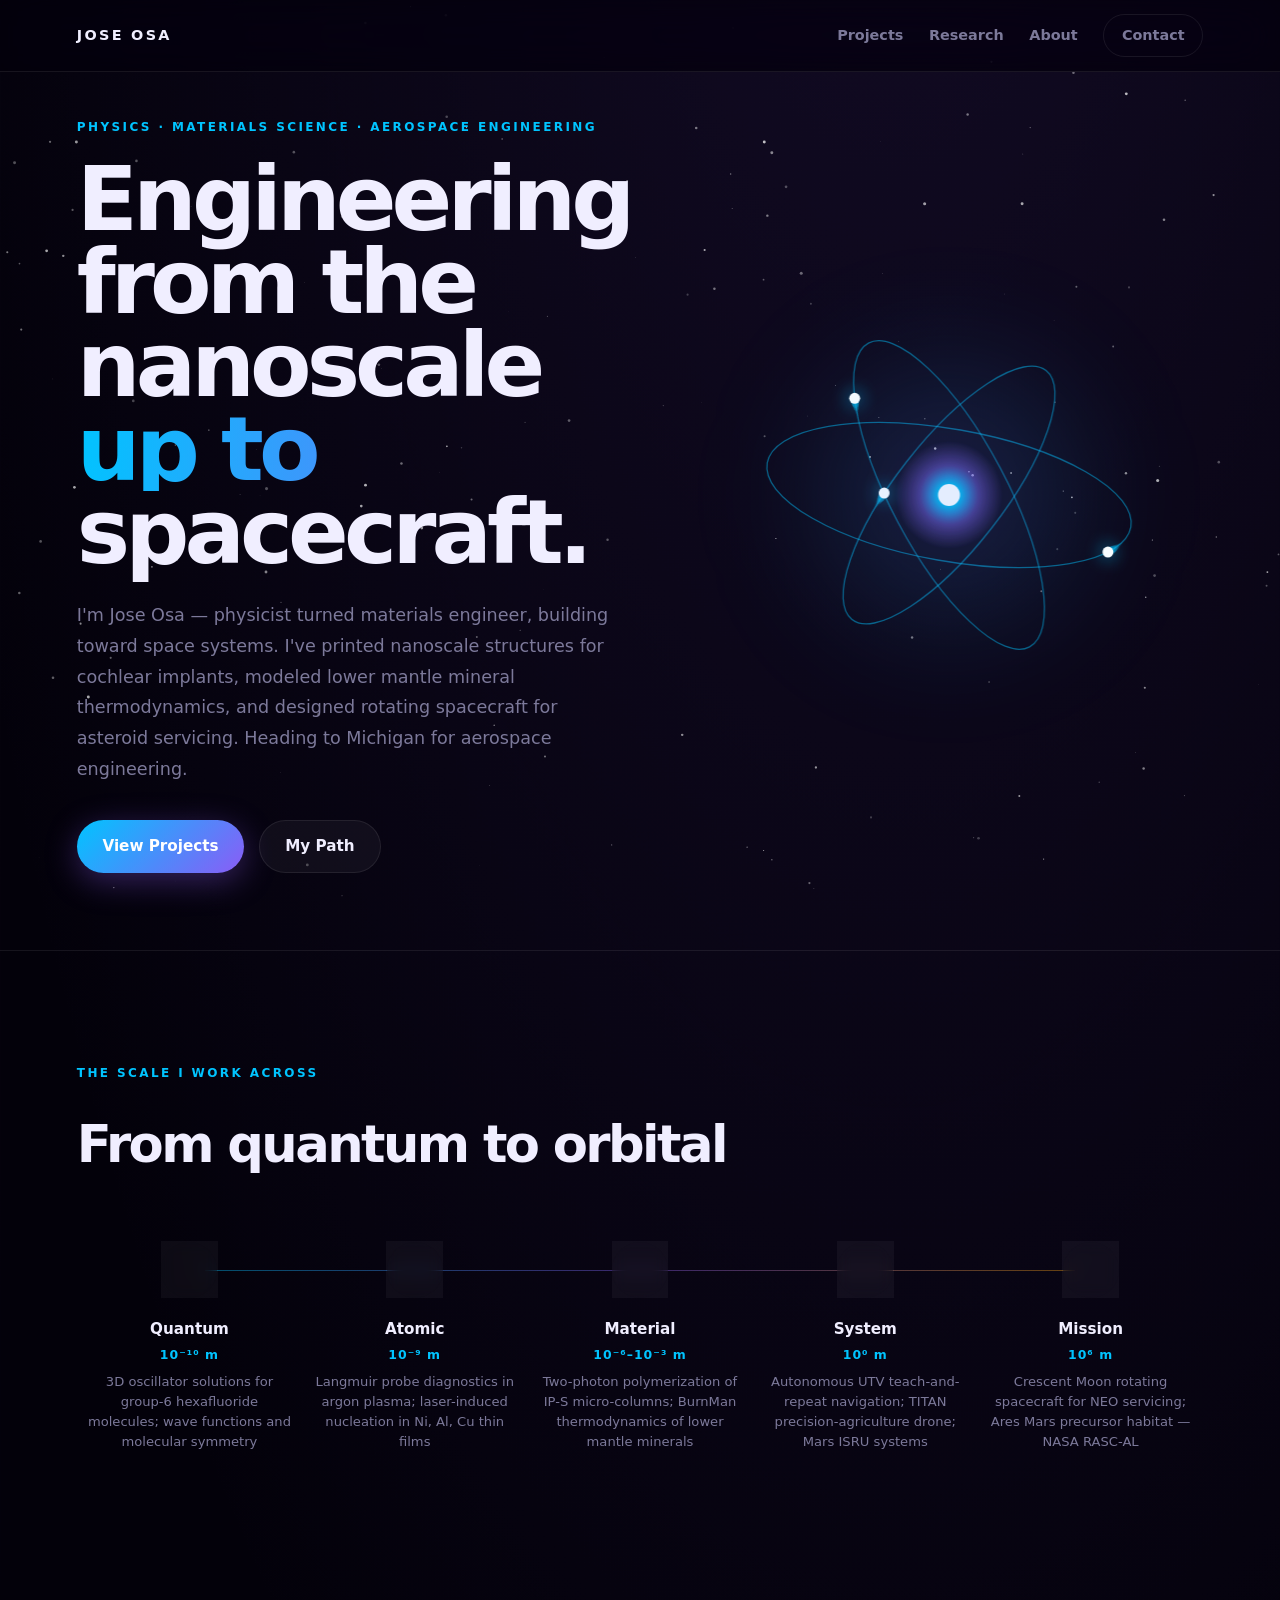
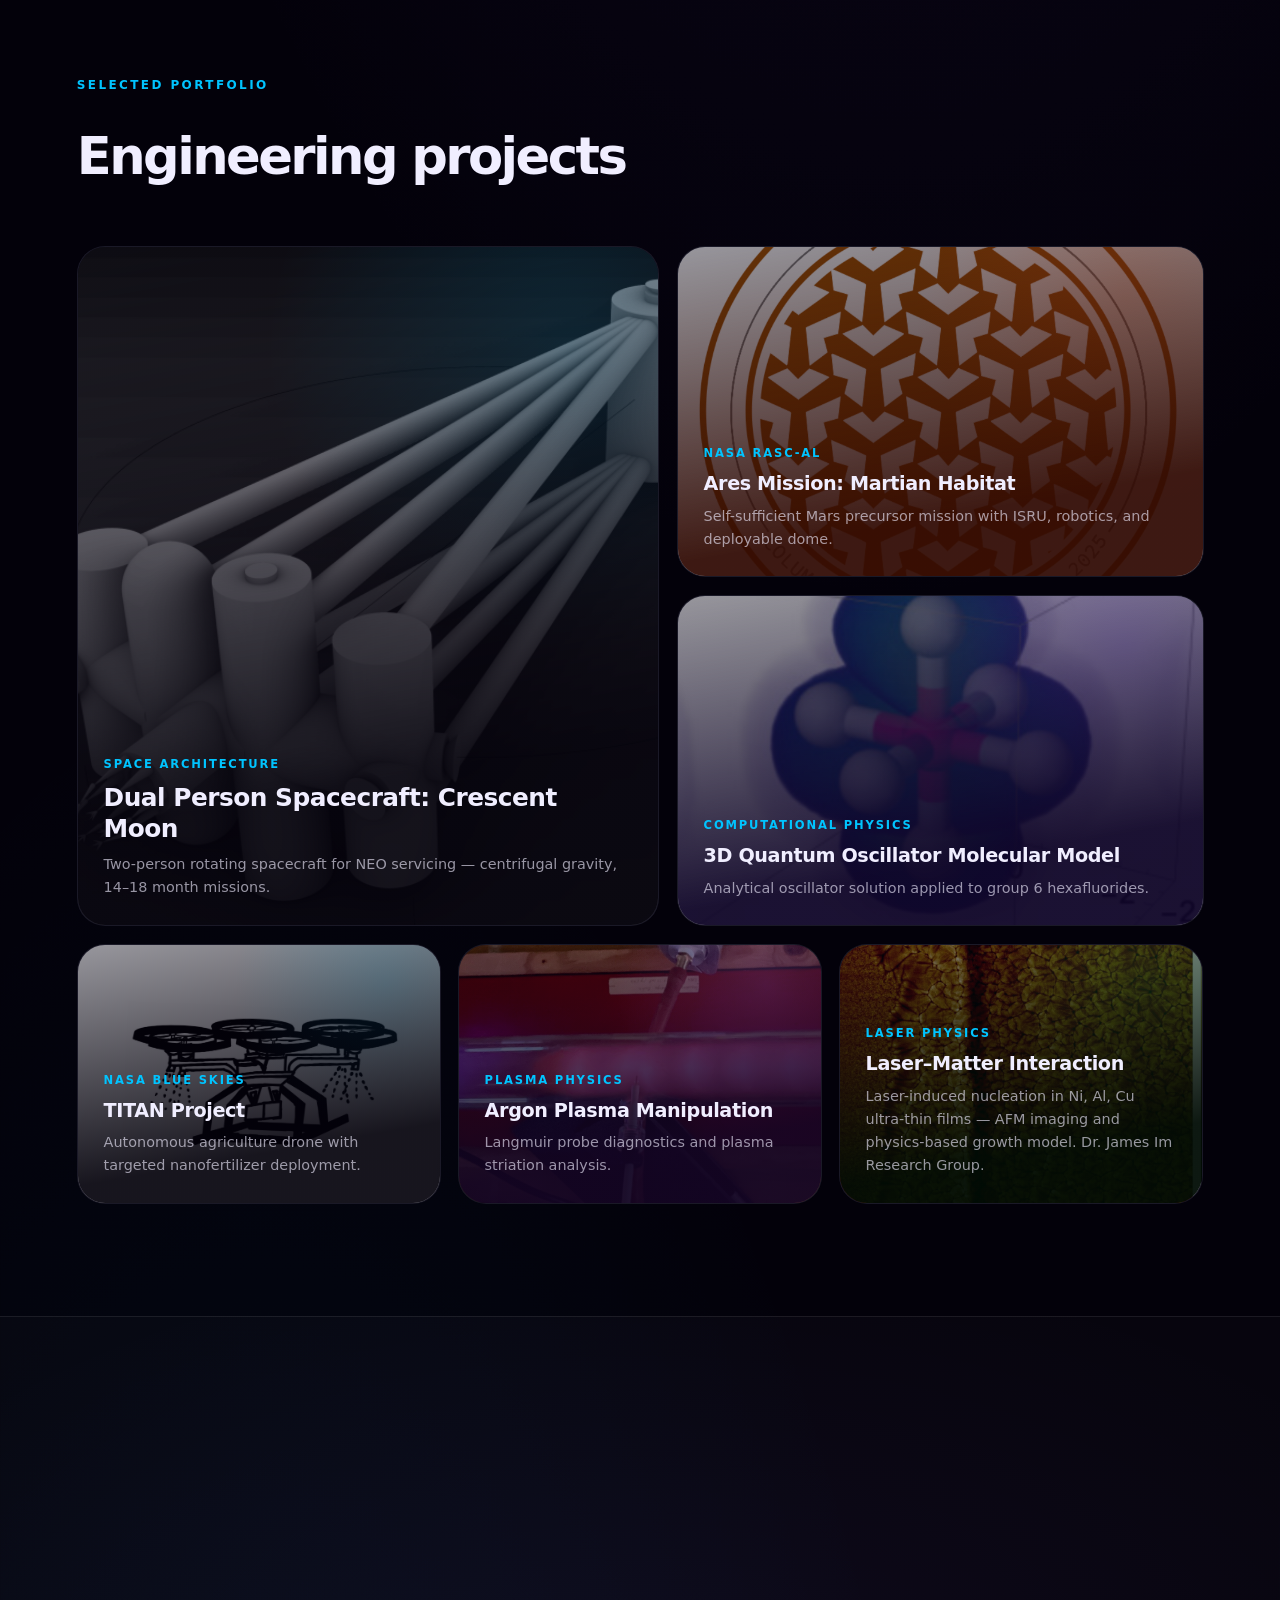
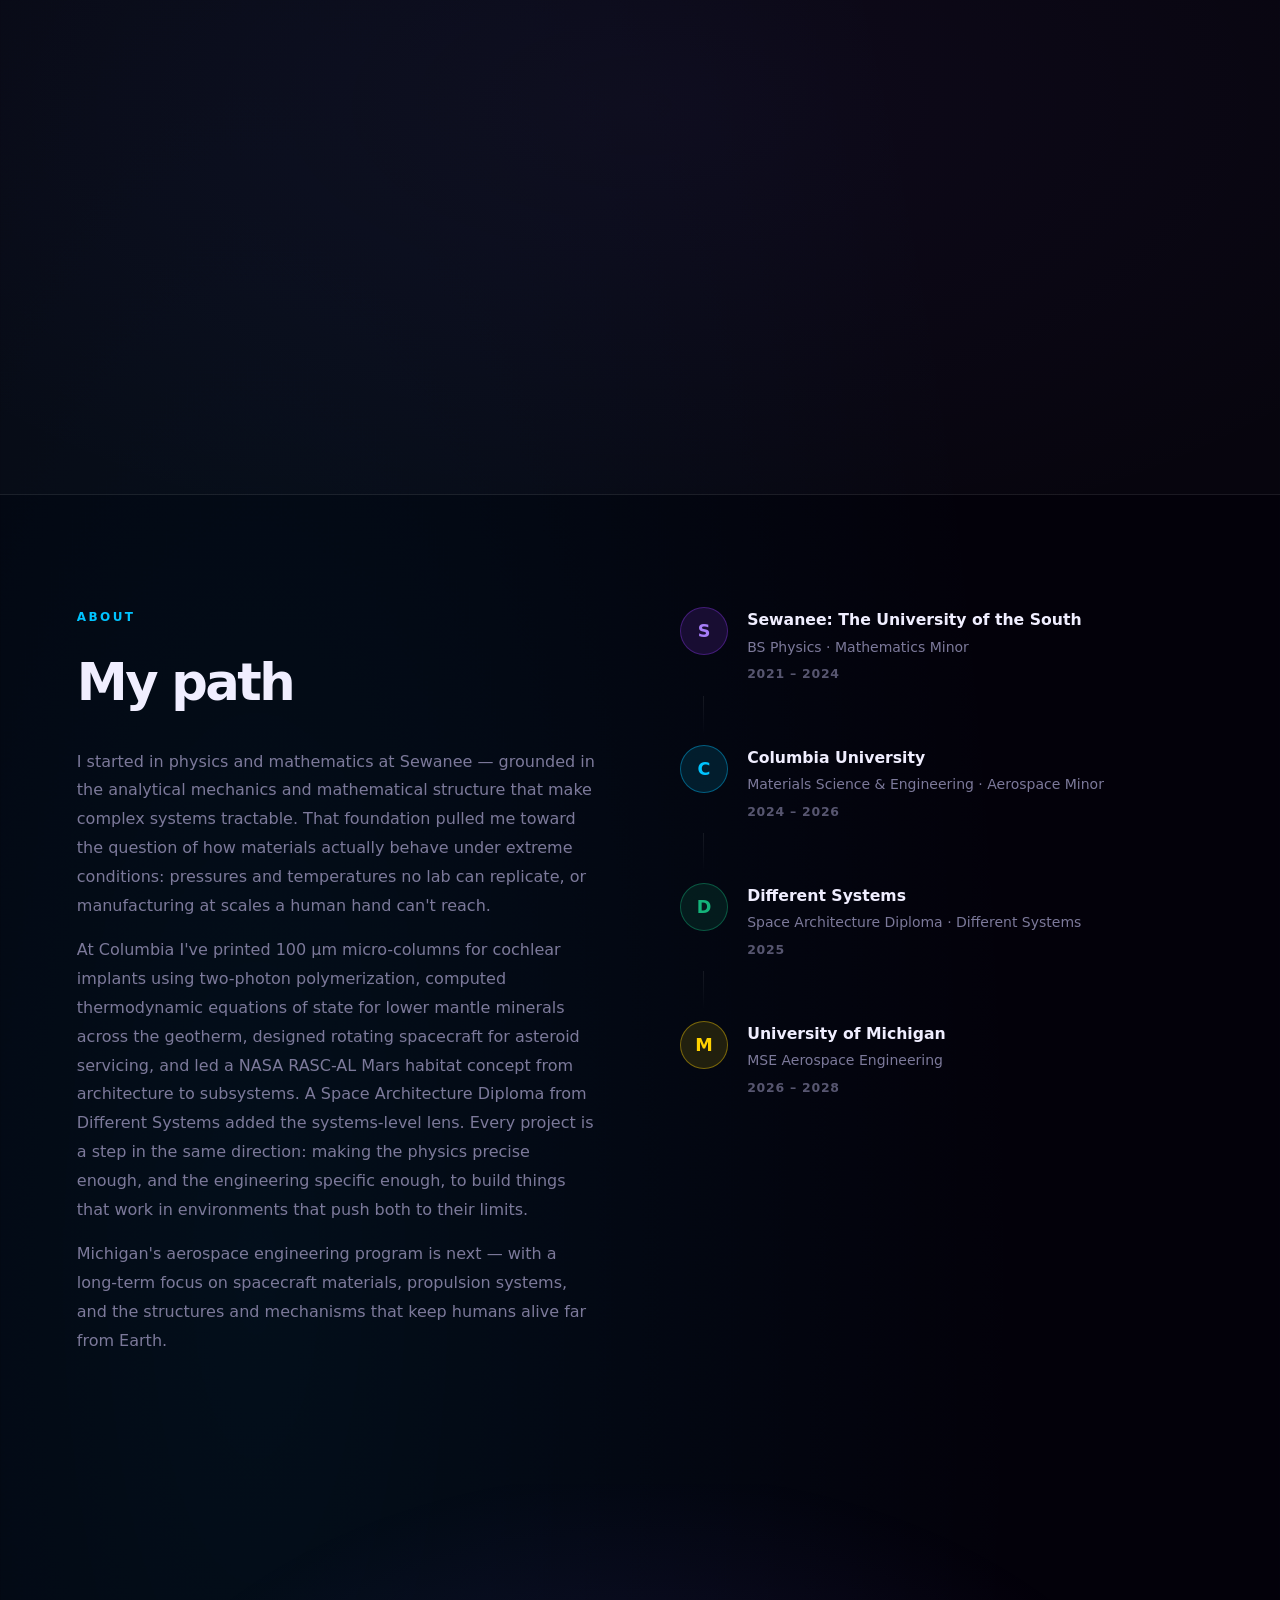
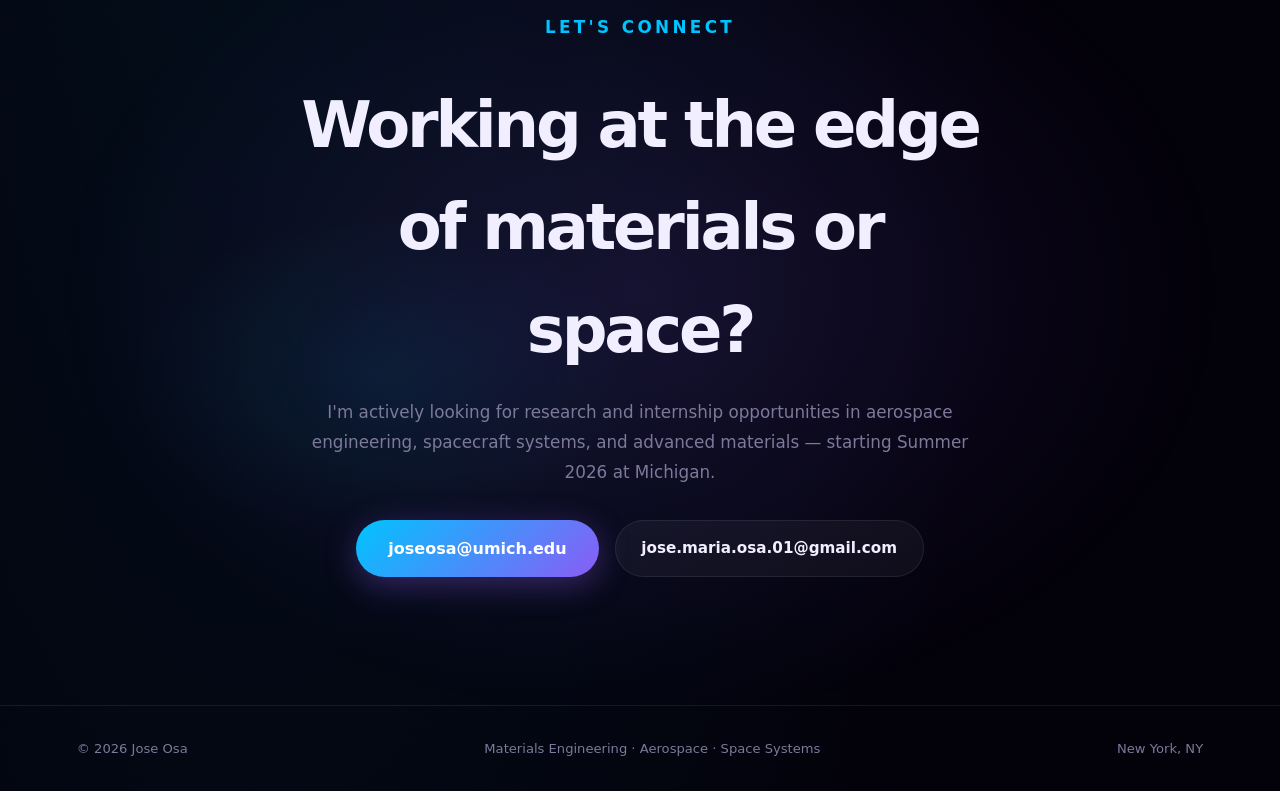
==== index.html @ ae514df1 "Add all portfolio assets, research page, and refined content - Add research.html with download bar a" ====
<!DOCTYPE html>
<html lang="en">
<head>
  <meta charset="UTF-8" />
  <meta name="viewport" content="width=device-width, initial-scale=1.0" />
  <title>Jose Osa | Engineering Portfolio</title>
  <link rel="stylesheet" href="styles.css" />
</head>
<body class="page-loading">

  <div id="pageOverlay" class="page-overlay"></div>
  <canvas id="stars"></canvas>

  <header class="nav" id="nav">
    <a href="index.html" class="logo">JOSE OSA</a>
    <nav>
      <a href="#projects">Projects</a>
      <a href="#research">Research</a>
      <a href="#about">About</a>
      <a href="mailto:joseosa@umich.edu" class="pill">Contact</a>
    </nav>
  </header>

  <main>

    <!-- ═══════════════════ HERO ═══════════════════ -->
    <section class="hero">
      <div class="hero-text">
        <p class="eyebrow fade-up" style="--d:0.1s">Physics · Materials Science · Aerospace Engineering</p>
        <h1 class="hero-headline">
          <span class="word fade-up" style="--d:0.2s">Engineering</span>
          <span class="word fade-up" style="--d:0.32s">from the nanoscale</span>
          <span class="word gradient-text fade-up" style="--d:0.44s">up to</span>
          <span class="word fade-up" style="--d:0.56s">spacecraft.</span>
        </h1>
        <p class="hero-sub fade-up" style="--d:0.72s">
          I'm Jose Osa — physicist turned materials engineer, building toward space systems. I've printed nanoscale structures for cochlear implants, modeled lower mantle mineral thermodynamics, and designed rotating spacecraft for asteroid servicing. Heading to Michigan for aerospace engineering.
        </p>
        <div class="hero-actions fade-up" style="--d:0.88s">
          <a href="#projects" class="btn primary">View Projects</a>
          <a href="#about" class="btn secondary">My Path</a>
        </div>
      </div>

      <div class="hero-canvas-wrap fade-up" style="--d:0.3s">
        <canvas id="atomCanvas"></canvas>
        <div class="canvas-glow"></div>
      </div>
    </section>

    <!-- ═══════════════════ SCALE JOURNEY ═══════════════════ -->
    <section class="scale-section">
      <div class="scale-head sr">
        <p class="eyebrow">The Scale I Work Across</p>
        <h2>From quantum to orbital</h2>
      </div>
      <div class="scale-track">
        <div class="scale-step sr" style="--sd:0s">
          <div class="step-icon">⚛</div>
          <div class="step-line"></div>
          <div class="step-info">
            <strong>Quantum</strong>
            <span class="scale-size">10⁻¹⁰ m</span>
            <p>3D oscillator solutions for group-6 hexafluoride molecules; wave functions and molecular symmetry</p>
          </div>
        </div>
        <div class="scale-step sr" style="--sd:0.08s">
          <div class="step-icon">◉</div>
          <div class="step-line"></div>
          <div class="step-info">
            <strong>Atomic</strong>
            <span class="scale-size">10⁻⁹ m</span>
            <p>Langmuir probe diagnostics in argon plasma; laser-induced nucleation in Ni, Al, Cu thin films</p>
          </div>
        </div>
        <div class="scale-step sr" style="--sd:0.16s">
          <div class="step-icon">◈</div>
          <div class="step-line"></div>
          <div class="step-info">
            <strong>Material</strong>
            <span class="scale-size">10⁻⁶–10⁻³ m</span>
            <p>Two-photon polymerization of IP-S micro-columns; BurnMan thermodynamics of lower mantle minerals</p>
          </div>
        </div>
        <div class="scale-step sr" style="--sd:0.24s">
          <div class="step-icon">⬡</div>
          <div class="step-line"></div>
          <div class="step-info">
            <strong>System</strong>
            <span class="scale-size">10⁰ m</span>
            <p>Autonomous UTV teach-and-repeat navigation; TITAN precision-agriculture drone; Mars ISRU systems</p>
          </div>
        </div>
        <div class="scale-step sr" style="--sd:0.32s">
          <div class="step-icon">🛸</div>
          <div class="step-line"></div>
          <div class="step-info">
            <strong>Mission</strong>
            <span class="scale-size">10⁶ m</span>
            <p>Crescent Moon rotating spacecraft for NEO servicing; Ares Mars precursor habitat — NASA RASC-AL</p>
          </div>
        </div>
      </div>
    </section>

    <!-- ═══════════════════ PROJECTS ═══════════════════ -->
    <section id="projects" class="section">
      <div class="section-head sr">
        <p class="eyebrow">Selected Portfolio</p>
        <h2>Engineering projects</h2>
      </div>

      <div class="bento-top">
        <a class="bcard featured sr-card" href="project.html?id=crescent-moon" data-transition="orbit">
          <img src="crescent-moon.png" alt="Crescent Moon spacecraft" />
          <div class="bcard-overlay"></div>
          <div class="bcard-body">
            <span class="tag">Space Architecture</span>
            <h3>Dual Person Spacecraft: Crescent Moon</h3>
            <p>Two-person rotating spacecraft for NEO servicing — centrifugal gravity, 14–18 month missions.</p>
          </div>
          <div class="bcard-glow"></div>
        </a>

        <div class="bento-stack">
          <a class="bcard sr-card" href="project.html?id=ares" data-transition="mars">
            <img src="ares.png" alt="Ares Martian habitat" />
            <div class="bcard-overlay mars-tint"></div>
            <div class="bcard-body">
              <span class="tag">NASA RASC-AL</span>
              <h3>Ares Mission: Martian Habitat</h3>
              <p>Self-sufficient Mars precursor mission with ISRU, robotics, and deployable dome.</p>
            </div>
            <div class="bcard-glow"></div>
          </a>

          <a class="bcard sr-card" href="project.html?id=quantum-oscillator" data-transition="atom">
            <img src="quantum-oscillator.png" alt="Quantum oscillator" />
            <div class="bcard-overlay violet-tint"></div>
            <div class="bcard-body">
              <span class="tag">Computational Physics</span>
              <h3>3D Quantum Oscillator Molecular Model</h3>
              <p>Analytical oscillator solution applied to group 6 hexafluorides.</p>
            </div>
            <div class="bcard-glow"></div>
          </a>
        </div>
      </div>

      <div class="bento-bottom">
        <a class="bcard sr-card" href="project.html?id=titan" data-transition="drone">
          <img src="titan.png" alt="TITAN drone" />
          <div class="bcard-overlay"></div>
          <div class="bcard-body">
            <span class="tag">NASA Blue Skies</span>
            <h3>TITAN Project</h3>
            <p>Autonomous agriculture drone with targeted nanofertilizer deployment.</p>
          </div>
          <div class="bcard-glow"></div>
        </a>

        <a class="bcard sr-card" href="project.html?id=argon-plasma" data-transition="plasma">
          <img src="argon-plasma.png" alt="Argon plasma" />
          <div class="bcard-overlay plasma-tint"></div>
          <div class="bcard-body">
            <span class="tag">Plasma Physics</span>
            <h3>Argon Plasma Manipulation</h3>
            <p>Langmuir probe diagnostics and plasma striation analysis.</p>
          </div>
          <div class="bcard-glow"></div>
        </a>

        <a class="bcard sr-card" href="project.html?id=laser-matter" data-transition="laser">
          <img src="laser-matter.png" alt="Laser-Matter Interaction" />
          <div class="bcard-overlay laser-tint"></div>
          <div class="bcard-body">
            <span class="tag">Laser Physics</span>
            <h3>Laser–Matter Interaction</h3>
            <p>Laser-induced nucleation in Ni, Al, Cu ultra-thin films — AFM imaging and physics-based growth model. Dr. James Im Research Group.</p>
          </div>
          <div class="bcard-glow"></div>
        </a>
      </div>
    </section>

    <!-- ═══════════════════ RESEARCH ═══════════════════ -->
    <section id="research" class="section alt-section">
      <div class="section-head sr">
        <p class="eyebrow">Research Experiences</p>
        <h2>Labs, groups &amp; industry</h2>
      </div>

      <div class="research-grid">
        <a class="rcard sr" href="research.html?id=mantle" data-transition="mantle" style="--sd:0s">
          <img src="mantle.png" alt="Lower Mantle" class="rcard-img" />
          <div class="rcard-num">01</div>
          <div class="rcard-body">
            <span class="tag">Computational Mineral Physics · Columbia</span>
            <h3>Lower Mantle Minerals Engineering</h3>
            <p>BurnMan simulations of lower mantle mineral thermodynamics — bulk modulus, thermal expansion, and pressure-temperature behavior. Wentzcovitch Group, Summer 2025.</p>
          </div>
          <div class="rcard-accent"></div>
        </a>

        <a class="rcard sr" href="research.html?id=nanofab" data-transition="nanoscale" style="--sd:0.1s">
          <img src="nanofab.png" alt="Nanofabrication" class="rcard-img" />
          <div class="rcard-num">02</div>
          <div class="rcard-body">
            <span class="tag">Nanofabrication · Biomedical · Columbia</span>
            <h3>Medical Device Nano-Fabrication</h3>
            <p>2PP lithography with the Nanoscribe printer at ASRC — fabricating and mechanically characterizing structures for cochlear implant development. Kysar Lab, 2025.</p>
          </div>
          <div class="rcard-accent"></div>
        </a>

        <a class="rcard sr" href="research.html?id=dolagon" data-transition="terrain" style="--sd:0.2s">
          <img src="dolagon.webp" alt="dolaGon autonomous vehicle" class="rcard-img" />
          <div class="rcard-num">03</div>
          <div class="rcard-body">
            <span class="tag">Autonomy · Industry · dolaGon</span>
            <h3>Self-Driving Off-Road Vehicles</h3>
            <p>Physics solution for emergency recall systems and Terrain Testing Coordinator for autonomous UTV development. dolaGon, Fall 2022.</p>
          </div>
          <div class="rcard-accent"></div>
        </a>
      </div>
    </section>

    <!-- ═══════════════════ ABOUT ═══════════════════ -->
    <section id="about" class="section about-section">
      <div class="about-left sr">
        <p class="eyebrow">About</p>
        <h2>My path</h2>
        <p>I started in physics and mathematics at Sewanee — grounded in the analytical mechanics and mathematical structure that make complex systems tractable. That foundation pulled me toward the question of how materials actually behave under extreme conditions: pressures and temperatures no lab can replicate, or manufacturing at scales a human hand can't reach.</p>
        <p>At Columbia I've printed 100 μm micro-columns for cochlear implants using two-photon polymerization, computed thermodynamic equations of state for lower mantle minerals across the geotherm, designed rotating spacecraft for asteroid servicing, and led a NASA RASC-AL Mars habitat concept from architecture to subsystems. A Space Architecture Diploma from Different Systems added the systems-level lens. Every project is a step in the same direction: making the physics precise enough, and the engineering specific enough, to build things that work in environments that push both to their limits.</p>
        <p>Michigan's aerospace engineering program is next — with a long-term focus on spacecraft materials, propulsion systems, and the structures and mechanisms that keep humans alive far from Earth.</p>
      </div>

      <div class="about-right sr">
        <div class="edu-timeline">
          <div class="edu-node sewanee-node">
            <div class="edu-badge">S</div>
            <div class="edu-detail">
              <strong>Sewanee: The University of the South</strong>
              <span>BS Physics · Mathematics Minor</span>
              <small>2021 – 2024</small>
            </div>
          </div>
          <div class="edu-connector"></div>
          <div class="edu-node columbia-node">
            <div class="edu-badge">C</div>
            <div class="edu-detail">
              <strong>Columbia University</strong>
              <span>Materials Science &amp; Engineering · Aerospace Minor</span>
              <small>2024 – 2026</small>
            </div>
          </div>
          <div class="edu-connector"></div>
          <div class="edu-node diploma-node">
            <div class="edu-badge">D</div>
            <div class="edu-detail">
              <strong>Different Systems</strong>
              <span>Space Architecture Diploma · Different Systems</span>
              <small>2025</small>
            </div>
          </div>
          <div class="edu-connector"></div>
          <div class="edu-node michigan-node">
            <div class="edu-badge">M</div>
            <div class="edu-detail">
              <strong>University of Michigan</strong>
              <span>MSE Aerospace Engineering</span>
              <small>2026 – 2028</small>
            </div>
          </div>
        </div>
      </div>
    </section>

    <!-- ═══════════════════ CTA ═══════════════════ -->
    <section class="cta-section sr">
      <div class="cta-nebula"></div>
      <div class="cta-content">
        <p class="eyebrow">Let's connect</p>
        <h2>Working at the edge of materials or space?</h2>
        <p>I'm actively looking for research and internship opportunities in aerospace engineering, spacecraft systems, and advanced materials — starting Summer 2026 at Michigan.</p>
        <div class="cta-actions">
          <a href="mailto:joseosa@umich.edu" class="btn primary large">joseosa@umich.edu</a>
          <a href="mailto:jose.maria.osa.01@gmail.com" class="btn secondary">jose.maria.osa.01@gmail.com</a>
        </div>
      </div>
    </section>

  </main>

  <footer>
    <div class="footer-inner">
      <span>© 2026 Jose Osa</span>
      <span>Materials Engineering · Aerospace · Space Systems</span>
      <span>New York, NY</span>
    </div>
  </footer>

  <script src="script.js"></script>
</body>
</html>
---- styles.css ----
/* ═══════════════════════════════════════════════
   TOKENS
═══════════════════════════════════════════════ */
:root {
  --bg:       #03010a;
  --bg2:      #070515;
  --surface:  rgba(255,255,255,0.045);
  --border:   rgba(255,255,255,0.08);
  --text:     #f0eeff;
  --muted:    #7c799a;
  --cyan:     #00c4ff;
  --violet:   #8b5cf6;
  --gold:     #f59e0b;
  --mars:     #e0541e;
  --plasma:   #c084fc;
  --shadow:   0 32px 80px rgba(0,0,0,0.6);
  --nav-h:    72px;
  --radius:   28px;
}

/* ═══════════════════════════════════════════════
   RESET & BASE
═══════════════════════════════════════════════ */
*, *::before, *::after { box-sizing: border-box; margin: 0; padding: 0; }

html {
  scroll-behavior: smooth;
  background: var(--bg);
}

body {
  font-family: Inter, ui-sans-serif, system-ui, -apple-system, "Segoe UI", sans-serif;
  background:
    radial-gradient(ellipse 80% 50% at 70% -10%, rgba(139,92,246,0.12), transparent),
    radial-gradient(ellipse 60% 40% at 20% 80%, rgba(0,196,255,0.07), transparent),
    var(--bg);
  color: var(--text);
  overflow-x: hidden;
  line-height: 1.6;
}

img { display: block; width: 100%; height: 100%; object-fit: cover; }
a  { text-decoration: none; color: inherit; }
p  { color: var(--muted); line-height: 1.8; }

/* ═══════════════════════════════════════════════
   PAGE TRANSITION OVERLAY
═══════════════════════════════════════════════ */
.page-overlay {
  position: fixed;
  inset: 0;
  z-index: 9999;
  background: var(--bg);
  pointer-events: none;
  opacity: 0;
  transition: opacity 0.45s ease;
}

.page-overlay.visible {
  opacity: 1;
  pointer-events: all;
}

/* On fresh page load, overlay starts opaque then fades out */
.page-loading .page-overlay {
  opacity: 1;
  transition: none;
}

/* ═══════════════════════════════════════════════
   STARS CANVAS
═══════════════════════════════════════════════ */
#stars {
  position: fixed;
  inset: 0;
  z-index: 0;
  pointer-events: none;
}

main, footer { position: relative; z-index: 1; }

/* ═══════════════════════════════════════════════
   NAV
═══════════════════════════════════════════════ */
.nav {
  position: fixed;
  top: 0; left: 0; right: 0;
  z-index: 100;
  height: var(--nav-h);
  padding: 0 6vw;
  display: flex;
  align-items: center;
  justify-content: space-between;
  backdrop-filter: blur(24px) saturate(180%);
  background: rgba(3,1,10,0.72);
  border-bottom: 1px solid var(--border);
  transition: background 0.3s;
}

.logo {
  font-weight: 900;
  letter-spacing: 0.16em;
  font-size: 0.9rem;
  color: var(--text);
}

.nav nav {
  display: flex;
  gap: 1.6rem;
  align-items: center;
}

.nav nav a {
  color: var(--muted);
  font-weight: 600;
  font-size: 0.9rem;
  transition: color 0.2s;
}

.nav nav a:hover { color: var(--text); }

.pill {
  border: 1px solid var(--border);
  padding: 0.55rem 1.1rem;
  border-radius: 999px;
  transition: border-color 0.2s, color 0.2s !important;
}

.pill:hover {
  border-color: var(--cyan) !important;
  color: var(--cyan) !important;
}

/* ═══════════════════════════════════════════════
   HERO
═══════════════════════════════════════════════ */
.hero {
  min-height: 100vh;
  padding: calc(var(--nav-h) + 5vh) 6vw 6vw;
  display: grid;
  grid-template-columns: 1fr 1fr;
  align-items: center;
  gap: 4rem;
}

.hero-text { max-width: 780px; }

.eyebrow {
  color: var(--cyan);
  font-size: 0.75rem;
  font-weight: 800;
  letter-spacing: 0.2em;
  text-transform: uppercase;
  margin-bottom: 1.2rem;
}

.hero-headline {
  font-size: clamp(3.4rem, 7vw, 7.2rem);
  line-height: 0.93;
  letter-spacing: -0.055em;
  font-weight: 900;
  margin-bottom: 1.6rem;
}

.hero-headline .word {
  display: block;
}

.gradient-text {
  background: linear-gradient(95deg, var(--cyan), var(--violet));
  -webkit-background-clip: text;
  -webkit-text-fill-color: transparent;
  background-clip: text;
}

.hero-sub {
  font-size: 1.1rem;
  max-width: 540px;
  line-height: 1.75;
  margin-bottom: 2.2rem;
}

.hero-actions {
  display: flex;
  gap: 0.9rem;
  flex-wrap: wrap;
}

/* Atom canvas */
.hero-canvas-wrap {
  position: relative;
  display: flex;
  align-items: center;
  justify-content: center;
}

#atomCanvas {
  width: 100%;
  max-width: 560px;
  height: 560px;
  display: block;
}

.canvas-glow {
  position: absolute;
  width: 320px;
  height: 320px;
  border-radius: 50%;
  background: radial-gradient(circle, rgba(139,92,246,0.22), rgba(0,196,255,0.12) 50%, transparent 70%);
  filter: blur(60px);
  pointer-events: none;
  animation: glowPulse 4s ease-in-out infinite alternate;
}

@keyframes glowPulse {
  from { opacity: 0.5; transform: scale(0.92); }
  to   { opacity: 1;   transform: scale(1.08); }
}

/* ═══════════════════════════════════════════════
   BUTTONS
═══════════════════════════════════════════════ */
.btn {
  display: inline-flex;
  align-items: center;
  gap: 0.4rem;
  border-radius: 999px;
  padding: 0.85rem 1.6rem;
  font-weight: 700;
  font-size: 0.95rem;
  transition: transform 0.22s ease, box-shadow 0.22s ease, opacity 0.22s;
}

.btn:hover { transform: translateY(-3px); }

.btn.primary {
  background: linear-gradient(135deg, var(--cyan), var(--violet));
  color: #fff;
  box-shadow: 0 8px 32px rgba(139,92,246,0.35);
}

.btn.primary:hover {
  box-shadow: 0 14px 40px rgba(139,92,246,0.5);
}

.btn.secondary {
  border: 1px solid var(--border);
  background: var(--surface);
  color: var(--text);
}

.btn.secondary:hover { border-color: rgba(255,255,255,0.2); }

.btn.large { padding: 1rem 2rem; font-size: 1rem; }

/* ═══════════════════════════════════════════════
   SCALE SECTION
═══════════════════════════════════════════════ */
.scale-section {
  padding: 7rem 6vw;
  border-top: 1px solid var(--border);
}

.scale-head {
  margin-bottom: 3.5rem;
}

.scale-head h2 {
  font-size: clamp(2rem, 4vw, 3.6rem);
  letter-spacing: -0.05em;
  font-weight: 800;
  margin-top: 0.5rem;
}

.scale-track {
  display: grid;
  grid-template-columns: repeat(5, 1fr);
  gap: 0;
  position: relative;
}

/* horizontal connector line behind the steps */
.scale-track::before {
  content: "";
  position: absolute;
  top: 28px;
  left: calc(10% + 16px);
  right: calc(10% + 16px);
  height: 1px;
  background: linear-gradient(90deg, var(--cyan), var(--violet), var(--gold));
  opacity: 0.4;
}

.scale-step {
  display: flex;
  flex-direction: column;
  align-items: center;
  text-align: center;
  padding: 0 0.5rem;
}

.step-icon {
  width: 56px;
  height: 56px;
  border-radius: 50%;
  border: 1px solid var(--border);
  background: var(--surface);
  display: flex;
  align-items: center;
  justify-content: center;
  font-size: 1.5rem;
  margin-bottom: 1.2rem;
  position: relative;
  z-index: 1;
  backdrop-filter: blur(8px);
  transition: border-color 0.3s, transform 0.3s;
}

.scale-step:hover .step-icon {
  border-color: var(--cyan);
  transform: scale(1.12);
}

.step-info strong {
  display: block;
  font-size: 0.95rem;
  font-weight: 700;
  color: var(--text);
  margin-bottom: 0.2rem;
}

.scale-size {
  display: block;
  font-size: 0.78rem;
  color: var(--cyan);
  font-weight: 700;
  letter-spacing: 0.08em;
  margin-bottom: 0.5rem;
}

.step-info p {
  font-size: 0.82rem;
  line-height: 1.5;
  color: var(--muted);
}

/* ═══════════════════════════════════════════════
   SECTION SHARED
═══════════════════════════════════════════════ */
.section {
  padding: 7rem 6vw;
}

.section-head {
  margin-bottom: 3rem;
}

.section-head h2 {
  font-size: clamp(2rem, 4vw, 3.6rem);
  letter-spacing: -0.05em;
  font-weight: 800;
  margin-top: 0.5rem;
}

/* ═══════════════════════════════════════════════
   BENTO PROJECT GRID
═══════════════════════════════════════════════ */
.bento-top {
  display: grid;
  grid-template-columns: 1.05fr 0.95fr;
  gap: 1.1rem;
  margin-bottom: 1.1rem;
}

.bento-stack {
  display: grid;
  grid-template-rows: 1fr 1fr;
  gap: 1.1rem;
}

.bento-bottom {
  display: grid;
  grid-template-columns: repeat(3, 1fr);
  gap: 1.1rem;
}

/* ── Card base ── */
.bcard {
  position: relative;
  border-radius: var(--radius);
  overflow: hidden;
  border: 1px solid var(--border);
  background: var(--bg2);
  display: block;
  isolation: isolate;
  cursor: pointer;
  transition: border-color 0.35s, transform 0.35s cubic-bezier(0.22,1,0.36,1);
  will-change: transform;
}

.bcard:hover {
  border-color: rgba(139,92,246,0.45);
}

.bcard img {
  position: absolute;
  inset: 0;
  object-fit: cover;
  opacity: 0.65;
  transform: scale(1.04);
  transition: transform 0.7s ease, opacity 0.5s ease;
  z-index: 0;
}

.bcard:hover img {
  transform: scale(1.12);
  opacity: 0.85;
}

.bcard-overlay {
  position: absolute;
  inset: 0;
  z-index: 1;
  background:
    linear-gradient(170deg, rgba(3,1,10,0.1) 0%, rgba(3,1,10,0.88) 75%),
    radial-gradient(circle at 85% 15%, rgba(0,196,255,0.18), transparent 40%);
}

.mars-tint    { background: linear-gradient(170deg, rgba(3,1,10,0.1), rgba(50,10,2,0.9) 75%), radial-gradient(circle at 85% 15%, rgba(224,84,30,0.25), transparent 40%); }
.violet-tint  { background: linear-gradient(170deg, rgba(3,1,10,0.1), rgba(15,5,40,0.92) 75%), radial-gradient(circle at 85% 15%, rgba(139,92,246,0.3), transparent 40%); }
.plasma-tint  { background: linear-gradient(170deg, rgba(3,1,10,0.1), rgba(20,5,35,0.92) 75%), radial-gradient(circle at 85% 15%, rgba(192,132,252,0.28), transparent 40%); }
.laser-tint   { background: linear-gradient(170deg, rgba(3,1,10,0.1), rgba(0,12,4,0.92) 75%),  radial-gradient(circle at 85% 15%, rgba(40,255,80,0.18),  transparent 40%); }

.bcard-body {
  position: relative;
  z-index: 2;
  padding: 1.6rem;
  height: 100%;
  display: flex;
  flex-direction: column;
  justify-content: flex-end;
}

.tag {
  display: inline-block;
  font-size: 0.72rem;
  font-weight: 800;
  letter-spacing: 0.16em;
  text-transform: uppercase;
  color: var(--cyan);
  margin-bottom: 0.6rem;
}

.bcard-body h3 {
  font-size: 1.2rem;
  font-weight: 700;
  line-height: 1.25;
  color: var(--text);
  margin-bottom: 0.55rem;
  letter-spacing: -0.02em;
}

.bcard-body p {
  font-size: 0.9rem;
  line-height: 1.6;
  color: rgba(240,238,255,0.62);
}

/* Featured card is taller */
.bcard.featured {
  min-height: 680px;
}

.bcard.featured .bcard-body h3 {
  font-size: 1.55rem;
}

/* Stack cards */
.bento-stack .bcard {
  min-height: 0;
}

/* Bottom row cards */
.bento-bottom .bcard {
  min-height: 260px;
}

/* Mouse-follow gradient glow */
.bcard-glow {
  position: absolute;
  inset: 0;
  z-index: 3;
  opacity: 0;
  transition: opacity 0.3s;
  pointer-events: none;
  background: radial-gradient(circle 200px at var(--mx, 50%) var(--my, 50%), rgba(139,92,246,0.18), transparent 70%);
}

.bcard:hover .bcard-glow { opacity: 1; }

/* ═══════════════════════════════════════════════
   RESEARCH SECTION
═══════════════════════════════════════════════ */
.alt-section {
  background:
    radial-gradient(ellipse 70% 60% at 50% 50%, rgba(139,92,246,0.055), transparent),
    rgba(255,255,255,0.018);
  border-top: 1px solid var(--border);
  border-bottom: 1px solid var(--border);
}

.research-grid {
  display: grid;
  grid-template-columns: repeat(3, 1fr);
  gap: 1.2rem;
}

.rcard {
  border: 1px solid var(--border);
  border-radius: var(--radius);
  padding: 2rem;
  background: var(--surface);
  position: relative;
  overflow: hidden;
  transition: border-color 0.3s, transform 0.3s;
  backdrop-filter: blur(8px);
  color: inherit;
  display: block;
  cursor: pointer;
}

.rcard:hover {
  border-color: rgba(139,92,246,0.4);
  transform: translateY(-4px);
}

.rcard-img {
  position: absolute;
  inset: 0;
  width: 100%;
  height: 100%;
  object-fit: cover;
  opacity: 0.12;
  transition: opacity 0.4s;
  z-index: 0;
}

.rcard:hover .rcard-img { opacity: 0.22; }

.rcard-num, .rcard-body, .rcard-accent { position: relative; z-index: 1; }

.research-links a { text-decoration: none; }

.rcard-num {
  font-size: 3.5rem;
  font-weight: 900;
  color: rgba(139,92,246,0.18);
  line-height: 1;
  margin-bottom: 1.2rem;
  letter-spacing: -0.05em;
}

.rcard-body .tag { color: var(--violet); margin-bottom: 0.8rem; }

.rcard-body h3 {
  font-size: 1.15rem;
  font-weight: 700;
  color: var(--text);
  margin-bottom: 0.75rem;
  letter-spacing: -0.02em;
  line-height: 1.3;
}

.rcard-body p { font-size: 0.92rem; }

.rcard-accent {
  position: absolute;
  bottom: 0; left: 0; right: 0;
  height: 2px;
  background: linear-gradient(90deg, var(--violet), var(--cyan));
  transform: scaleX(0);
  transform-origin: left;
  transition: transform 0.4s ease;
}

.rcard:hover .rcard-accent { transform: scaleX(1); }

/* ═══════════════════════════════════════════════
   ABOUT SECTION
═══════════════════════════════════════════════ */
.about-section {
  display: grid;
  grid-template-columns: 1fr 1fr;
  gap: 5rem;
  align-items: start;
}

.about-left .eyebrow { margin-bottom: 0.8rem; }

.about-left h2 {
  font-size: clamp(2rem, 4vw, 3.6rem);
  font-weight: 800;
  letter-spacing: -0.05em;
  margin-bottom: 1.5rem;
}

.about-left p { margin-bottom: 1rem; }

/* Education timeline */
.edu-timeline {
  display: flex;
  flex-direction: column;
  gap: 0;
}

.edu-node {
  display: flex;
  gap: 1.2rem;
  align-items: flex-start;
}

.edu-badge {
  width: 48px;
  height: 48px;
  border-radius: 50%;
  display: flex;
  align-items: center;
  justify-content: center;
  font-weight: 900;
  font-size: 1.1rem;
  flex-shrink: 0;
  border: 1px solid var(--border);
}

.sewanee-node .edu-badge  { background: rgba(111,45,189,0.2); color: #a67df8; border-color: rgba(111,45,189,0.5); }
.columbia-node .edu-badge { background: rgba(0,196,255,0.12); color: var(--cyan); border-color: rgba(0,196,255,0.4); }
.diploma-node .edu-badge  { background: rgba(20,180,120,0.12); color: #14b47a;    border-color: rgba(20,180,120,0.4); }
.michigan-node .edu-badge { background: rgba(255,210,0,0.12);  color: #ffd200;    border-color: rgba(255,210,0,0.4);  }

.edu-detail strong {
  display: block;
  font-size: 0.98rem;
  font-weight: 700;
  color: var(--text);
  margin-bottom: 0.2rem;
}

.edu-detail span {
  display: block;
  font-size: 0.875rem;
  color: var(--muted);
  margin-bottom: 0.15rem;
}

.edu-detail small {
  font-size: 0.78rem;
  color: rgba(124,121,154,0.7);
  font-weight: 600;
  letter-spacing: 0.06em;
}

.edu-connector {
  width: 1px;
  height: 40px;
  background: linear-gradient(180deg, var(--border), transparent);
  margin: 0.6rem 0 0.6rem 23px;
}

/* ═══════════════════════════════════════════════
   CTA SECTION
═══════════════════════════════════════════════ */
.cta-section {
  position: relative;
  padding: 8rem 6vw;
  text-align: center;
  overflow: hidden;
}

.cta-nebula {
  position: absolute;
  inset: 0;
  background:
    radial-gradient(ellipse 70% 80% at 50% 50%, rgba(139,92,246,0.14), transparent 65%),
    radial-gradient(ellipse 40% 40% at 30% 60%, rgba(0,196,255,0.08), transparent 50%);
  pointer-events: none;
}

.cta-content {
  position: relative;
  z-index: 1;
  max-width: 680px;
  margin: 0 auto;
}

.cta-content h2 {
  font-size: clamp(2rem, 5vw, 4rem);
  font-weight: 800;
  letter-spacing: -0.05em;
  margin: 0.5rem 0 1rem;
}

.cta-content p {
  font-size: 1.05rem;
  margin-bottom: 2rem;
}

.cta-actions {
  display: flex;
  gap: 1rem;
  justify-content: center;
  flex-wrap: wrap;
}

/* ═══════════════════════════════════════════════
   FOOTER
═══════════════════════════════════════════════ */
footer {
  padding: 2rem 6vw;
  border-top: 1px solid var(--border);
}

.footer-inner {
  display: flex;
  justify-content: space-between;
  flex-wrap: wrap;
  gap: 0.5rem;
  font-size: 0.82rem;
  color: var(--muted);
}

/* ═══════════════════════════════════════════════
   SCROLL REVEAL ANIMATIONS
═══════════════════════════════════════════════ */

/* Hero fade-up (delay-driven, fires after page-load overlay clears) */
.fade-up {
  opacity: 0;
  transform: translateY(28px);
  transition: opacity 0.7s ease, transform 0.7s ease;
}

.page-ready .fade-up {
  opacity: 1;
  transform: translateY(0);
  transition-delay: var(--d, 0s);
}

/* Scroll-reveal base */
.sr {
  opacity: 0;
  transform: translateY(32px);
  transition: opacity 0.65s ease, transform 0.65s ease;
  transition-delay: var(--sd, 0s);
}

.sr.in-view {
  opacity: 1;
  transform: translateY(0);
}

/* Project cards reveal */
.sr-card {
  opacity: 0;
  transform: translateY(24px) scale(0.98);
  transition: opacity 0.55s ease, transform 0.55s ease, border-color 0.35s, box-shadow 0.35s;
  transition-delay: var(--cd, 0s);
}

.sr-card.in-view {
  opacity: 1;
  transform: translateY(0) scale(1);
}

/* ═══════════════════════════════════════════════
   ── PROJECT PAGE ──
═══════════════════════════════════════════════ */
.project-page { padding: 0; }

.project-hero {
  min-height: 80vh;
  position: relative;
  display: flex;
  align-items: flex-end;
  padding: 6vw;
  overflow: hidden;
  border-radius: 0 0 42px 42px;
}

.project-hero img {
  position: absolute;
  inset: 0;
  object-fit: cover;
  opacity: 0.68;
  transform: scale(1.04);
  animation: heroFloat 16s ease-in-out infinite alternate;
}

@keyframes heroFloat {
  from { transform: scale(1.04) translateX(0); }
  to   { transform: scale(1.1)  translateX(-12px); }
}

.project-hero-overlay {
  position: absolute;
  inset: 0;
  background:
    linear-gradient(180deg, rgba(3,1,10,0.1), rgba(3,1,10,0.96)),
    radial-gradient(circle at 80% 10%, rgba(0,196,255,0.18), transparent 40%);
}

.project-hero-content {
  position: relative;
  z-index: 2;
  max-width: 900px;
}

.project-hero-content h1 {
  font-size: clamp(2.8rem, 7vw, 6rem);
  line-height: 0.94;
  letter-spacing: -0.06em;
  font-weight: 900;
  margin: 0.5rem 0 1rem;
}

/* Case study grid */
.case-grid {
  padding: 5rem 6vw 2rem;
  display: grid;
  grid-template-columns: 1.15fr 0.92fr 0.92fr;
  gap: 1.2rem;
}

.case-block {
  border: 1px solid var(--border);
  border-radius: var(--radius);
  padding: 2rem;
  background: var(--surface);
  backdrop-filter: blur(8px);
}

.case-block h2 {
  font-size: clamp(1.5rem, 2.5vw, 2.4rem);
  font-weight: 800;
  letter-spacing: -0.04em;
  margin: 0.4rem 0 0.8rem;
}

.case-block p { font-size: 0.95rem; }

/* Detail grid */
.project-detail-grid {
  margin: 2rem 6vw;
  display: grid;
  grid-template-columns: 1fr 1fr;
  gap: 1.2rem;
  border: 1px solid var(--border);
  border-radius: var(--radius);
  overflow: hidden;
  background: var(--surface);
}

.project-detail-grid > div { padding: 2.5rem; }

.project-detail-grid h2 {
  font-size: 1.9rem;
  font-weight: 800;
  letter-spacing: -0.04em;
  margin: 0.4rem 0 1rem;
}

.project-detail-grid ul {
  color: var(--muted);
  font-size: 0.97rem;
  line-height: 2;
  padding-left: 1.2rem;
}

/* Visual showcase */
.visual-showcase {
  margin: 2rem 6vw 5rem;
  border: 1px solid var(--border);
  border-radius: var(--radius);
  overflow: hidden;
  background: var(--surface);
  display: grid;
  grid-template-columns: 0.8fr 1.2fr;
  min-height: 520px;
}

.visual-copy {
  padding: 2.5rem;
  display: flex;
  flex-direction: column;
  justify-content: center;
}

.visual-copy h2 {
  font-size: clamp(1.6rem, 3vw, 3rem);
  font-weight: 800;
  letter-spacing: -0.04em;
  margin: 0.4rem 0 0.8rem;
}

.visual-stage {
  position: relative;
  min-height: 520px;
  background:
    radial-gradient(circle at center, rgba(0,196,255,0.08), transparent 50%),
    rgba(0,0,0,0.18);
  display: grid;
  place-items: center;
  overflow: hidden;
}

.diagram-image {
  width: min(90%, 860px);
  max-height: 80%;
  object-fit: contain;
  border-radius: 18px;
  border: 1px solid var(--border);
  box-shadow: 0 28px 80px rgba(0,0,0,0.55);
  position: relative;
  z-index: 2;
  background: rgba(255,255,255,0.03);
}

/* Back button */
.back { margin: 0 6vw 5rem; }

/* ── Quantum visual ── */
.quantum-visual {
  position: absolute;
  inset: 0;
  display: grid;
  place-items: center;
}

.nucleus {
  width: 68px;
  height: 68px;
  border-radius: 50%;
  background: radial-gradient(circle, #fff, var(--cyan) 35%, var(--violet) 70%);
  box-shadow: 0 0 60px rgba(0,196,255,0.9);
  z-index: 5;
}

.orbital {
  position: absolute;
  width: 320px;
  height: 115px;
  border: 1.5px solid rgba(0,196,255,0.5);
  border-radius: 50%;
  box-shadow: 0 0 20px rgba(0,196,255,0.15);
}

.orbital-one   { animation: orb1 8s linear infinite; }
.orbital-two   { transform: rotate(60deg);  animation: orb2 10s linear infinite; }
.orbital-three { transform: rotate(-60deg); animation: orb3 12s linear infinite; }

.particle {
  position: absolute;
  width: 11px;
  height: 11px;
  border-radius: 50%;
  background: #fff;
  box-shadow: 0 0 20px var(--cyan);
}

.p1 { animation: part1 4s linear infinite; }
.p2 { animation: part2 5s linear infinite; }
.p3 { animation: part3 6s linear infinite; }

@keyframes orb1 { from { transform: rotate(0deg); }    to { transform: rotate(360deg); } }
@keyframes orb2 { from { transform: rotate(60deg); }   to { transform: rotate(420deg); } }
@keyframes orb3 { from { transform: rotate(-60deg); }  to { transform: rotate(300deg); } }
@keyframes part1 { from { transform: rotate(0deg)   translateX(160px); } to { transform: rotate(360deg)  translateX(160px); } }
@keyframes part2 { from { transform: rotate(90deg)  translateX(138px); } to { transform: rotate(450deg)  translateX(138px); } }
@keyframes part3 { from { transform: rotate(180deg) translateX(115px); } to { transform: rotate(540deg)  translateX(115px); } }

/* ── Laser visual ── */
.laser-visual {
  position: absolute;
  inset: 0;
  display: flex;
  align-items: center;
  justify-content: center;
  overflow: hidden;
}
.laser-beam {
  position: absolute;
  left: 0; right: 0;
  height: 3px;
  top: 50%;
  transform: translateY(-50%);
  background: linear-gradient(90deg, transparent, rgba(60,255,120,0.38), rgba(160,255,190,0.92), rgba(60,255,120,0.38), transparent);
  box-shadow: 0 0 22px rgba(40,255,80,0.6), 0 0 60px rgba(40,255,80,0.25);
  animation: laserPulse 2s ease-in-out infinite alternate;
}
.laser-spot {
  position: absolute;
  width: 72px; height: 72px;
  border-radius: 50%;
  background: radial-gradient(circle, rgba(255,255,220,0.92), rgba(100,255,150,0.5) 40%, transparent 70%);
  box-shadow: 0 0 55px rgba(60,255,120,0.7);
  animation: spotPulse 1.9s ease-in-out infinite alternate;
  z-index: 2;
}
.laser-ring {
  position: absolute;
  border-radius: 50%;
  border: 1.5px solid rgba(60,255,120,0.42);
  animation: lrExpand 3s ease-out infinite;
}
.lr1 { width: 95px;  height: 95px;  animation-delay: 0s;   }
.lr2 { width: 155px; height: 155px; animation-delay: 0.65s; }
.lr3 { width: 225px; height: 225px; animation-delay: 1.3s;  }
.lr4 { width: 305px; height: 305px; animation-delay: 1.95s; }

@keyframes laserPulse { from{opacity:0.65;} to{opacity:1;} }
@keyframes spotPulse  { from{transform:scale(0.85);opacity:0.65;} to{transform:scale(1.18);opacity:1;} }
@keyframes lrExpand   { 0%{transform:scale(0.3);opacity:0.85;} 100%{transform:scale(1.45);opacity:0;} }

/* ── Titan / drone visual ── */
.drone-overlay { position: absolute; inset: 0; }
.mini-drone {
  position: absolute;
  left: -160px; top: 30%;
  width: 110px; height: 40px;
  background: linear-gradient(90deg, transparent, #fff, var(--cyan), transparent);
  filter: drop-shadow(0 0 20px var(--cyan));
  animation: droneFly 7s ease-in-out infinite;
}
.mini-drone span {
  position: absolute;
  width: 30px; height: 30px;
  border: 1.5px solid rgba(0,196,255,0.85);
  border-radius: 50%;
  animation: rotorSpin 0.3s linear infinite;
}
.mini-drone span:nth-child(1){left:-10px;top:-15px;}
.mini-drone span:nth-child(2){right:-10px;top:-15px;}
.mini-drone span:nth-child(3){left:-10px;bottom:-15px;}
.mini-drone span:nth-child(4){right:-10px;bottom:-15px;}
.fertilizer-drops i {
  position: absolute; top: 40%;
  width: 7px; height: 7px;
  border-radius: 50%;
  background: #86efac;
  box-shadow: 0 0 14px #86efac;
  opacity: 0;
  animation: fertFall 2.4s linear infinite;
}
.fertilizer-drops i:nth-child(1){left:38%;animation-delay:0.2s;}
.fertilizer-drops i:nth-child(2){left:44%;animation-delay:0.45s;}
.fertilizer-drops i:nth-child(3){left:50%;animation-delay:0.7s;}
.fertilizer-drops i:nth-child(4){left:56%;animation-delay:0.95s;}
.fertilizer-drops i:nth-child(5){left:62%;animation-delay:1.2s;}

@keyframes droneFly {
  0%   { transform: translateX(0) translateY(0); }
  45%  { transform: translateX(46vw) translateY(-22px); }
  75%  { transform: translateX(70vw) translateY(14px); }
  100% { transform: translateX(108vw) translateY(0); }
}
@keyframes rotorSpin { from{transform:rotate(0deg) scaleX(1.35);} to{transform:rotate(360deg) scaleX(1.35);} }
@keyframes fertFall  { 0%{transform:translateY(0);opacity:0;} 20%{opacity:1;} 100%{transform:translateY(200px);opacity:0;} }

/* ── Plasma visual ── */
.plasma-overlay { position: absolute; inset: 0; mix-blend-mode: screen; }
.plasma-tube {
  position: absolute;
  left: 10%; right: 10%; top: 50%;
  height: 38px;
  transform: translateY(-50%);
  border-radius: 999px;
  background: repeating-linear-gradient(90deg, rgba(192,132,252,0) 0 22px, rgba(192,132,252,0.7) 23px 38px, rgba(0,196,255,0.15) 39px 60px);
  filter: blur(4px);
  animation: plasmaFlicker 1.3s ease-in-out infinite alternate;
}
.plasma-glow {
  position: absolute;
  width: 190px; height: 190px;
  border-radius: 50%;
  background: radial-gradient(circle, rgba(255,255,255,0.85), rgba(0,196,255,0.35), rgba(192,132,252,0) 70%);
  filter: blur(7px);
  animation: plasmaPulse 2s ease-in-out infinite alternate;
}
.g1{left:18%;top:30%;} .g2{left:43%;top:38%;animation-delay:0.4s;} .g3{left:63%;top:28%;animation-delay:0.8s;}
@keyframes plasmaFlicker { from{opacity:0.3;transform:translateY(-50%) scaleX(0.97);} to{opacity:0.9;transform:translateY(-50%) scaleX(1.03);} }
@keyframes plasmaPulse   { from{opacity:0.18;transform:scale(0.82);} to{opacity:0.7;transform:scale(1.15);} }

/* ── Mantle / Earth layers visual ── */
.mantle-visual {
  position: absolute;
  inset: 0;
  display: grid;
  place-items: center;
  overflow: hidden;
}

.mantle-core {
  position: absolute;
  width: 80px; height: 80px;
  border-radius: 50%;
  background: radial-gradient(circle, #fff8e0, #ff9020 40%, #c04000 80%);
  box-shadow: 0 0 60px rgba(255,120,20,0.9);
  z-index: 5;
  animation: coreGlow 2.4s ease-in-out infinite alternate;
}

.mantle-layer {
  position: absolute;
  border-radius: 50%;
}

.ml1 { width: 160px; height: 160px; background: radial-gradient(circle, rgba(200,70,10,0.55), transparent 70%); animation: layerPulse 3s ease-in-out infinite alternate; }
.ml2 { width: 250px; height: 250px; background: radial-gradient(circle, rgba(215,100,20,0.4), transparent 70%);  animation: layerPulse 3.5s ease-in-out infinite alternate; animation-delay:0.2s; }
.ml3 { width: 350px; height: 350px; background: radial-gradient(circle, rgba(195,120,25,0.28), transparent 70%); animation: layerPulse 4s ease-in-out infinite alternate;   animation-delay:0.4s; }
.ml4 { width: 460px; height: 460px; background: radial-gradient(circle, rgba(170,80,10,0.18), transparent 70%);  animation: layerPulse 4.5s ease-in-out infinite alternate;  animation-delay:0.6s; }
.ml5 { width: 560px; height: 560px; background: radial-gradient(circle, rgba(140,50,0,0.10), transparent 70%);   animation: layerPulse 5s ease-in-out infinite alternate;    animation-delay:0.8s; }

.mantle-ring {
  position: absolute;
  border-radius: 50%;
  border: 1.5px solid rgba(255,155,45,0.38);
  animation: mantleRingExpand 4s ease-out infinite;
}
.mr1 { width: 130px; height: 130px; animation-delay: 0s;   }
.mr2 { width: 220px; height: 220px; animation-delay: 0.9s; }
.mr3 { width: 320px; height: 320px; animation-delay: 1.8s; }
.mr4 { width: 430px; height: 430px; animation-delay: 2.7s; }

@keyframes coreGlow {
  from { box-shadow: 0 0 40px rgba(255,120,20,0.7); transform: scale(0.92); }
  to   { box-shadow: 0 0 80px rgba(255,190,40,1);   transform: scale(1.08); }
}
@keyframes layerPulse {
  from { opacity: 0.6; transform: scale(0.95); }
  to   { opacity: 1;   transform: scale(1.05); }
}
@keyframes mantleRingExpand {
  0%   { transform: scale(0.4); opacity: 0.9; }
  100% { transform: scale(1.6); opacity: 0;   }
}

/* ── Nanoscale / precision microscope visual ── */
.nanoscale-visual {
  position: absolute;
  inset: 0;
  display: grid;
  place-items: center;
  overflow: hidden;
}

.nano-grid {
  position: absolute;
  inset: 0;
  background-image:
    linear-gradient(rgba(0,210,255,0.09) 1px, transparent 1px),
    linear-gradient(90deg, rgba(0,210,255,0.09) 1px, transparent 1px);
  background-size: 48px 48px;
}

.nano-crosshair {
  position: absolute;
  inset: 0;
}

.nano-crosshair::before,
.nano-crosshair::after {
  content: "";
  position: absolute;
  background: rgba(0,210,255,0.4);
}

.nano-crosshair::before {
  left: 50%; top: 0; bottom: 0;
  width: 1px;
  transform: translateX(-50%);
}

.nano-crosshair::after {
  top: 50%; left: 0; right: 0;
  height: 1px;
  transform: translateY(-50%);
}

.nano-focus {
  position: absolute;
  width: 70px; height: 70px;
  border-radius: 50%;
  background: radial-gradient(circle, rgba(255,255,255,0.92), rgba(0,210,255,0.5) 35%, transparent 70%);
  box-shadow: 0 0 55px rgba(0,210,255,0.85);
  z-index: 5;
  animation: nanoFocus 2.2s ease-in-out infinite alternate;
}

.nano-ring {
  position: absolute;
  border-radius: 50%;
  border: 1.5px solid rgba(0,210,255,0.42);
  animation: nanoRingExpand 3.2s ease-out infinite;
}
.nr1 { width: 105px;  height: 105px;  animation-delay: 0s;    }
.nr2 { width: 185px;  height: 185px;  animation-delay: 0.75s; }
.nr3 { width: 275px;  height: 275px;  animation-delay: 1.5s;  }
.nr4 { width: 375px;  height: 375px;  animation-delay: 2.25s; }

@keyframes nanoFocus {
  from { transform: scale(0.85); box-shadow: 0 0 30px rgba(0,210,255,0.6); }
  to   { transform: scale(1.15); box-shadow: 0 0 70px rgba(0,210,255,1);   }
}
@keyframes nanoRingExpand {
  0%   { transform: scale(0.3); opacity: 0.9; }
  100% { transform: scale(1.5); opacity: 0;   }
}

/* ── Terrain / dolaGon visual ── */
.terrain-visual {
  position: absolute;
  inset: 0;
  display: flex;
  align-items: center;
  justify-content: center;
  overflow: hidden;
  background: radial-gradient(ellipse at 50% 65%, rgba(15,30,70,0.5), transparent 70%);
}

.terrain-snow {
  position: absolute;
  inset: 0;
  pointer-events: none;
}

.terrain-snow span {
  position: absolute;
  top: -8px;
  width: 4px; height: 4px;
  border-radius: 50%;
  background: rgba(210,230,255,0.75);
  animation: snowFall linear infinite;
}

.terrain-ground {
  position: absolute;
  bottom: 28%;
  left: 0; right: 0;
  height: 1.5px;
  background: linear-gradient(90deg, transparent, rgba(100,160,255,0.4), transparent);
}

.terrain-beam {
  position: absolute;
  bottom: calc(28% + 14px);
  left: calc(50% + 46px);
  z-index: 2;
}

.terrain-beam-l,
.terrain-beam-r {
  position: absolute;
  left: 0;
  width: 0; height: 0;
  opacity: 0.22;
  animation: beamPulse 2.5s ease-in-out infinite alternate;
}

.terrain-beam-l {
  top: -6px;
  border-style: solid;
  border-width: 0 0 48px 260px;
  border-color: transparent transparent rgba(220,240,255,0.85) transparent;
  transform-origin: left center;
  transform: rotate(-9deg);
}

.terrain-beam-r {
  top: 6px;
  border-style: solid;
  border-width: 48px 0 0 260px;
  border-color: transparent transparent transparent rgba(220,240,255,0.65);
  transform-origin: left center;
  transform: rotate(9deg);
  animation-delay: 0.35s;
}

.terrain-vehicle {
  position: absolute;
  bottom: 28%;
  left: 50%;
  transform: translateX(-50%);
  z-index: 3;
}

.terrain-vehicle-body {
  width: 92px; height: 30px;
  background: linear-gradient(180deg, #c8d8f0, #8090b0);
  border-radius: 3px;
  box-shadow: 0 0 18px rgba(160,200,255,0.45);
}

.terrain-vehicle-cabin {
  position: absolute;
  top: -20px; left: 14px;
  width: 56px; height: 22px;
  background: linear-gradient(180deg, #d8e8ff, #90a8c8);
  border-radius: 4px 4px 0 0;
}

.terrain-vehicle-wheel {
  position: absolute;
  bottom: -14px;
  width: 28px; height: 28px;
  border-radius: 50%;
  background: #405880;
  border: 2px solid #5878a8;
  box-shadow: 0 0 10px rgba(100,150,255,0.3);
  animation: wheelSpin 1.6s linear infinite;
}
.terrain-vehicle-wheel.wl { left: 4px;  }
.terrain-vehicle-wheel.wr { right: 4px; }

@keyframes snowFall {
  0%   { transform: translateY(-10px); opacity: 0; }
  15%  { opacity: 0.75; }
  100% { transform: translateY(520px); opacity: 0; }
}
@keyframes beamPulse {
  from { opacity: 0.14; }
  to   { opacity: 0.28; }
}
@keyframes wheelSpin {
  from { transform: rotate(0deg);   }
  to   { transform: rotate(360deg); }
}

/* Rocket back-transition */
.back-transition-layer {
  position: fixed;
  inset: 0;
  z-index: 999999;
  pointer-events: none;
  opacity: 0;
  overflow: hidden;
  background: transparent;
}

.back-transition-layer.active { opacity: 1; }

.back-transition-layer::before {
  content: "";
  position: absolute;
  inset: 0;
  background: var(--bg);
  transform: translateX(-115%);
}

.back-transition-layer.active::before {
  animation: pageWipe 1.2s ease forwards;
}

.wipe-rocket {
  position: absolute;
  left: -180px;
  top: 50%;
  width: 140px;
  height: 60px;
  transform: translateY(-50%);
  z-index: 4;
}

.back-transition-layer.active .wipe-rocket {
  animation: rocketSweep 1.2s ease forwards;
}

.rocket-body {
  position: absolute;
  left: 42px; top: 14px;
  width: 76px; height: 30px;
  border-radius: 50% 14px 14px 50%;
  background: linear-gradient(90deg, #fff, var(--cyan));
  box-shadow: 0 0 26px rgba(0,196,255,0.9);
}
.rocket-body::after {
  content: "";
  position: absolute;
  right: -18px; top: 5px;
  border-left: 22px solid #fff;
  border-top: 10px solid transparent;
  border-bottom: 10px solid transparent;
}
.rocket-window {
  position: absolute;
  left: 88px; top: 22px;
  width: 12px; height: 12px;
  border-radius: 50%;
  background: var(--bg);
  border: 2px solid #fff;
  z-index: 5;
}
.rocket-fin {
  position: absolute;
  left: 48px;
  width: 26px; height: 13px;
  background: var(--violet);
}
.rocket-fin.left  { top: 5px;    transform: skewX(-25deg); }
.rocket-fin.right { bottom: 5px; transform: skewX(25deg); }
.rocket-flame {
  position: absolute;
  left: -130px; top: 17px;
  width: 180px; height: 24px;
  border-radius: 999px;
  background: radial-gradient(circle at right, #fff 0 8%, #fffb76 18%, #ff8a4c 42%, rgba(255,80,40,0) 76%);
  filter: blur(2px);
  animation: flamePulse 0.12s ease-in-out infinite alternate;
}

@keyframes rocketSweep { 0%{left:-180px;} 100%{left:calc(100vw + 220px);} }
@keyframes pageWipe    { 0%{transform:translateX(-115%);} 45%{transform:translateX(-26%);} 100%{transform:translateX(0);} }
@keyframes flamePulse  { from{transform:scaleX(0.9);opacity:0.7;} to{transform:scaleX(1.15);opacity:1;} }

/* ═══════════════════════════════════════════════
   RESPONSIVE
═══════════════════════════════════════════════ */
@media (max-width: 1080px) {
  .hero { grid-template-columns: 1fr; gap: 3rem; }
  .hero-canvas-wrap { max-width: 420px; margin: 0 auto; }
  #atomCanvas { height: 400px; }
  .about-section { grid-template-columns: 1fr; gap: 3rem; }
  .scale-track { grid-template-columns: 1fr; gap: 1.5rem; }
  .scale-track::before { display: none; }
}

@media (max-width: 900px) {
  .bento-top { grid-template-columns: 1fr; }
  .bcard.featured { min-height: 460px; }
  .bento-bottom { grid-template-columns: 1fr; }
  .research-grid { grid-template-columns: 1fr; }
  .case-grid, .visual-showcase { grid-template-columns: 1fr; }
  .project-detail-grid { grid-template-columns: 1fr; }
}

@media (max-width: 680px) {
  .nav nav { gap: 0.9rem; }
  .hero-headline { font-size: clamp(2.8rem, 10vw, 4rem); }
  .footer-inner { flex-direction: column; gap: 0.3rem; }
}

/* ═══════════════════════════════════════════════
   PROJECT DOWNLOAD BAR
═══════════════════════════════════════════════ */
.project-download-bar {
  max-width: 1100px;
  margin: 0 auto 2rem;
  padding: 0 2rem;
}

.download-btn {
  display: inline-flex;
  align-items: center;
  gap: 0.5rem;
  padding: 0.6rem 1.4rem;
  border-radius: 999px;
  border: 1px solid rgba(255,255,255,0.18);
  background: rgba(255,255,255,0.06);
  color: #fff;
  font-size: 0.9rem;
  text-decoration: none;
  transition: background 0.2s, border-color 0.2s;
}

.download-btn:hover {
  background: rgba(255,255,255,0.12);
  border-color: rgba(255,255,255,0.3);
}

/* ═══════════════════════════════════════════════
   PROJECT IMAGE GALLERY
═══════════════════════════════════════════════ */
.project-gallery {
  max-width: 1100px;
  margin: 0 auto 5rem;
  padding: 0 2rem;
}

.gallery-header {
  margin-bottom: 2rem;
}

.gallery-intro {
  color: var(--fg-muted, #aaa);
  font-size: 0.95rem;
  margin: 0.4rem 0 1.5rem;
}

.gallery-tabs {
  display: flex;
  gap: 0.6rem;
  flex-wrap: wrap;
}

.gallery-tab {
  padding: 0.45rem 1.1rem;
  border-radius: 999px;
  border: 1px solid rgba(255,255,255,0.12);
  background: transparent;
  color: #ccc;
  font-size: 0.85rem;
  font-family: inherit;
  cursor: pointer;
  transition: background 0.2s, color 0.2s, border-color 0.2s;
}

.gallery-tab:hover {
  background: rgba(255,255,255,0.06);
  color: #fff;
}

.gallery-tab.active {
  background: rgba(255,255,255,0.08);
  color: var(--tab-color, #fff);
  border-color: var(--tab-color, rgba(255,255,255,0.3));
}

.gallery-stage {
  display: flex;
  align-items: center;
  gap: 1rem;
  background: rgba(255,255,255,0.03);
  border: 1px solid rgba(255,255,255,0.08);
  border-radius: 1rem;
  padding: 1.5rem;
}

.gallery-viewer {
  flex: 1;
  display: flex;
  flex-direction: column;
  align-items: center;
  gap: 1rem;
  min-width: 0;
}

.gallery-viewer img {
  width: 100%;
  max-height: 520px;
  object-fit: contain;
  border-radius: 0.5rem;
  background: #0a0a0a;
}

.gallery-caption {
  display: flex;
  align-items: center;
  gap: 0.8rem;
  flex-wrap: wrap;
  justify-content: center;
  font-size: 0.85rem;
}

.gallery-material-label {
  font-weight: 600;
  letter-spacing: 0.04em;
  text-transform: uppercase;
  font-size: 0.75rem;
}

.gallery-img-title {
  color: #ccc;
}

.gallery-counter {
  color: #666;
  font-variant-numeric: tabular-nums;
}

.gallery-arrow {
  flex-shrink: 0;
  width: 2.6rem;
  height: 2.6rem;
  border-radius: 50%;
  border: 1px solid rgba(255,255,255,0.12);
  background: rgba(255,255,255,0.04);
  color: #ccc;
  font-size: 1.1rem;
  cursor: pointer;
  transition: background 0.2s, color 0.2s;
  display: flex;
  align-items: center;
  justify-content: center;
}

.gallery-arrow:hover {
  background: rgba(255,255,255,0.1);
  color: #fff;
}

.gallery-dots {
  display: flex;
  gap: 0.4rem;
  flex-wrap: wrap;
  justify-content: center;
  margin-top: 1rem;
}

.gallery-dot {
  width: 0.5rem;
  height: 0.5rem;
  border-radius: 50%;
  border: none;
  background: rgba(255,255,255,0.2);
  cursor: pointer;
  transition: background 0.2s, transform 0.2s;
  padding: 0;
}

.gallery-dot.active {
  background: #fff;
  transform: scale(1.3);
}

@media (max-width: 680px) {
  .gallery-stage { flex-direction: column; }
  .gallery-arrow { display: none; }
  .gallery-viewer img { max-height: 300px; }
}
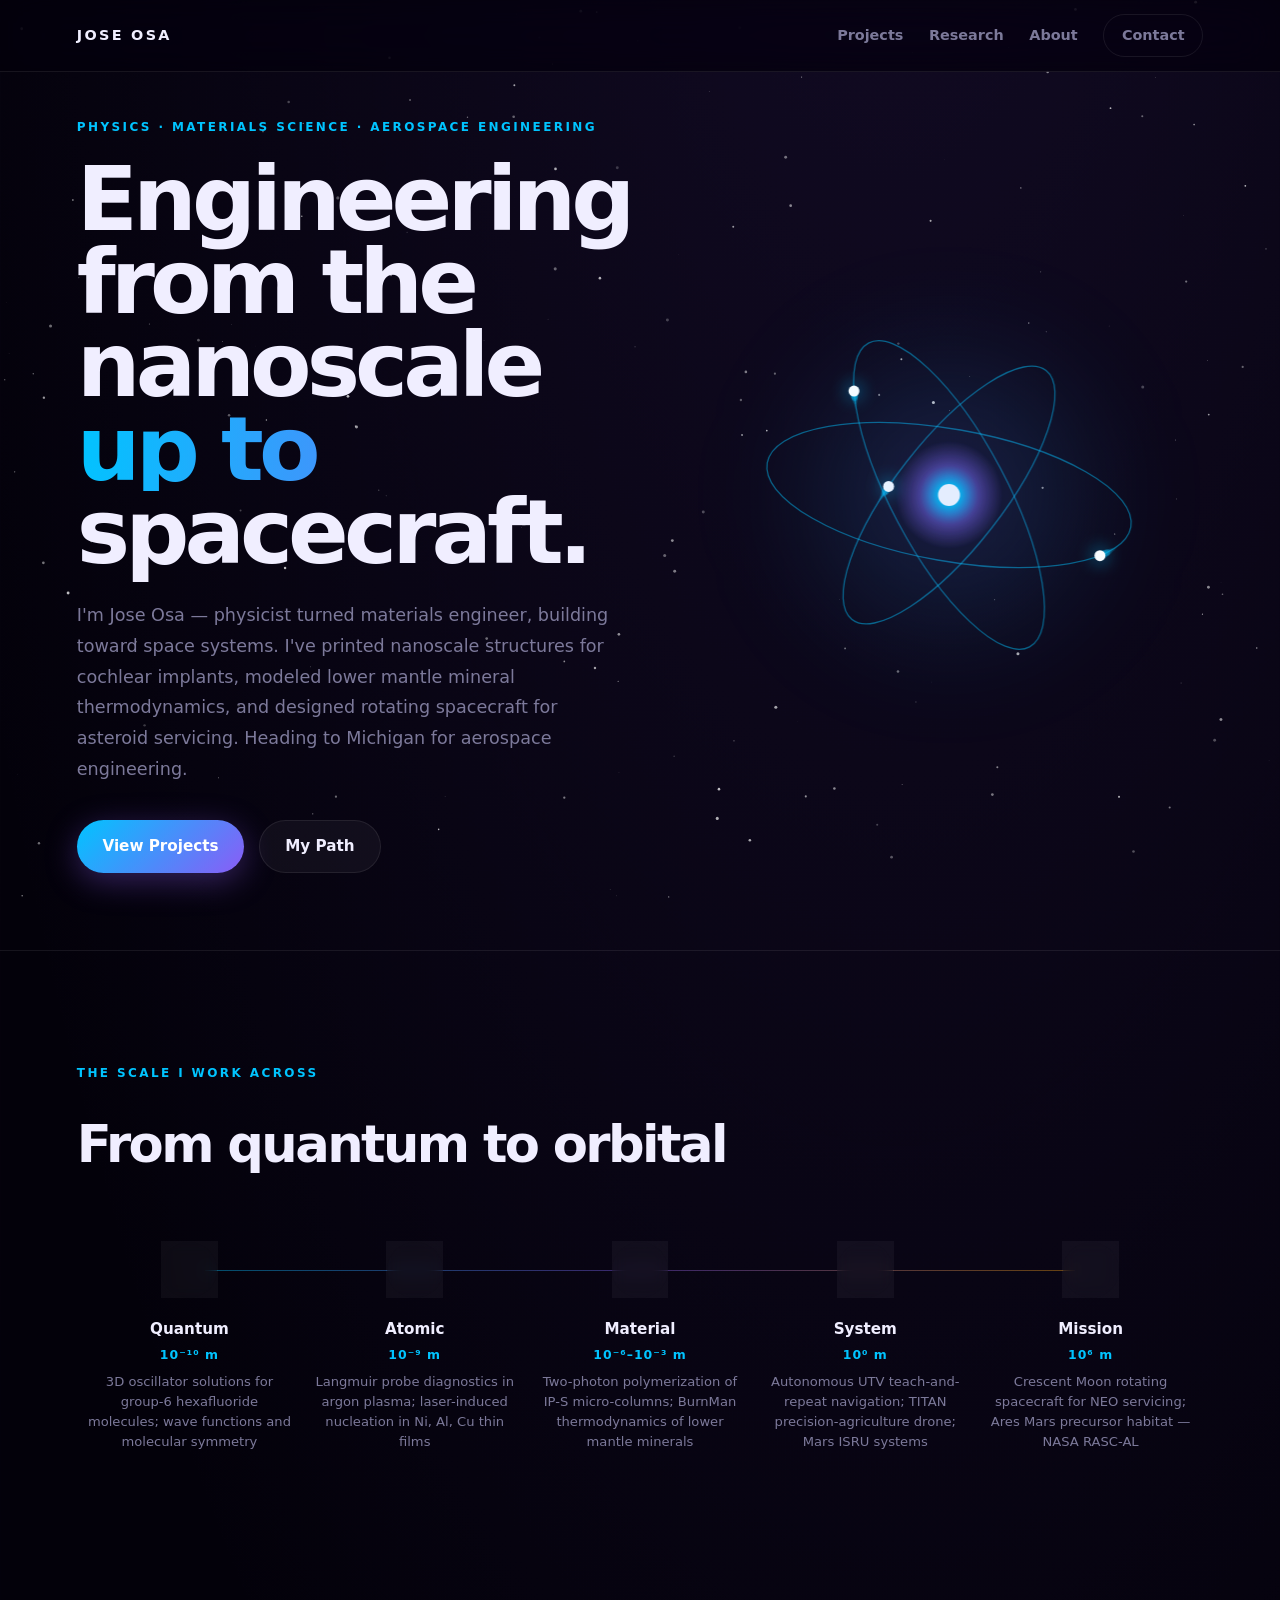
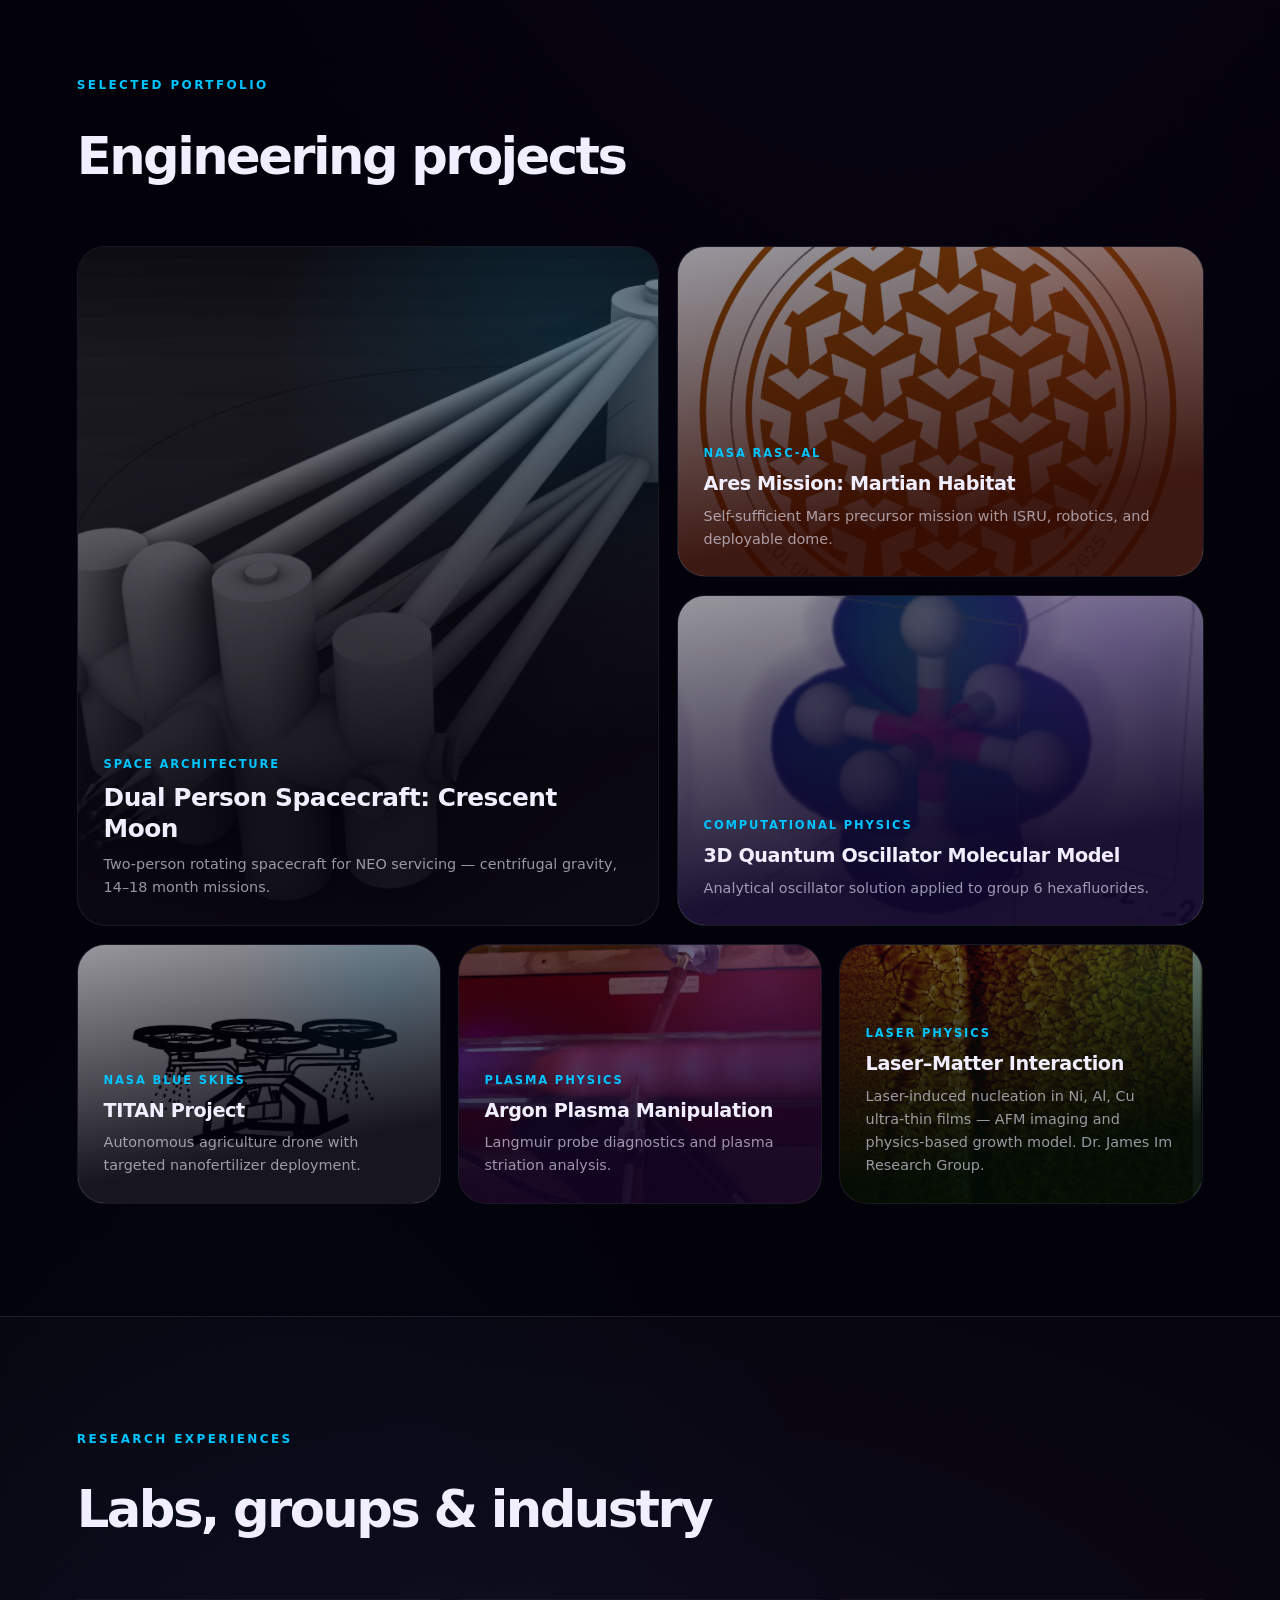
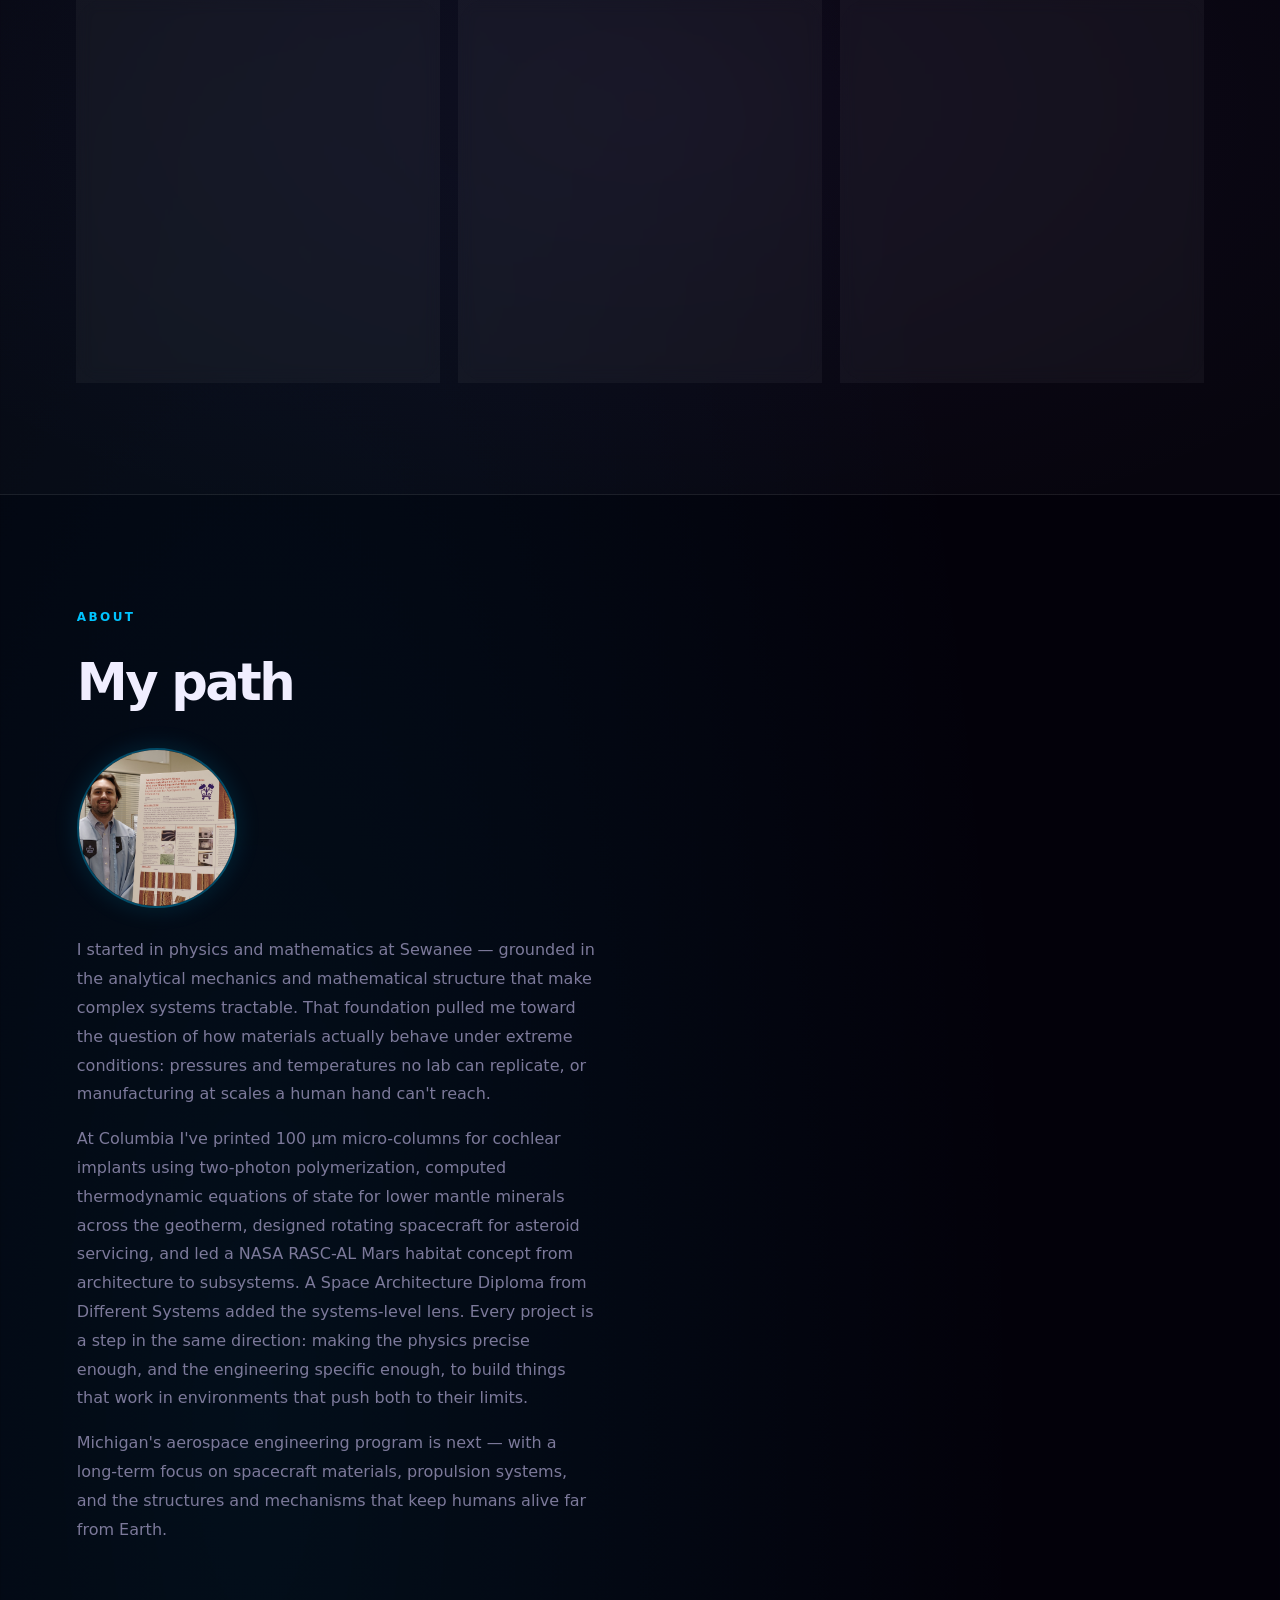
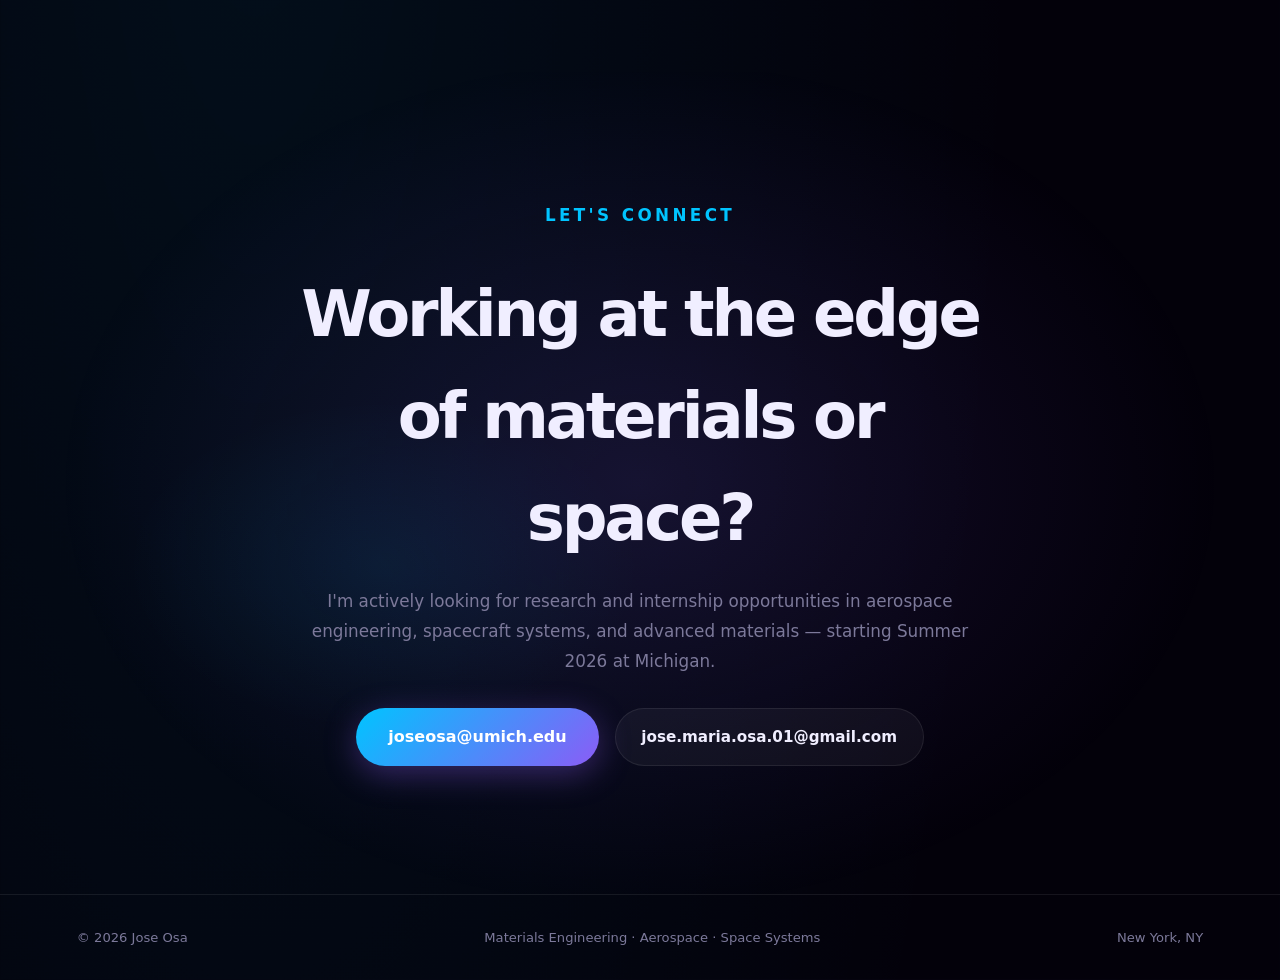
==== commit 14e51485: "Add portrait photo to About section Circular 160px portrait with cyan glow border in the About secti" ====
--- a/index.html
+++ b/index.html
@@ -231,6 +231,9 @@
       <div class="about-left sr">
         <p class="eyebrow">About</p>
         <h2>My path</h2>
+        <div class="about-portrait-wrap">
+          <img src="jose-portrait.jpg" alt="Jose Osa with laser-matter AFM research poster, Columbia University" class="about-portrait" />
+        </div>
         <p>I started in physics and mathematics at Sewanee — grounded in the analytical mechanics and mathematical structure that make complex systems tractable. That foundation pulled me toward the question of how materials actually behave under extreme conditions: pressures and temperatures no lab can replicate, or manufacturing at scales a human hand can't reach.</p>
         <p>At Columbia I've printed 100 μm micro-columns for cochlear implants using two-photon polymerization, computed thermodynamic equations of state for lower mantle minerals across the geotherm, designed rotating spacecraft for asteroid servicing, and led a NASA RASC-AL Mars habitat concept from architecture to subsystems. A Space Architecture Diploma from Different Systems added the systems-level lens. Every project is a step in the same direction: making the physics precise enough, and the engineering specific enough, to build things that work in environments that push both to their limits.</p>
         <p>Michigan's aerospace engineering program is next — with a long-term focus on spacecraft materials, propulsion systems, and the structures and mechanisms that keep humans alive far from Earth.</p>
--- a/styles.css
+++ b/styles.css
@@ -606,6 +606,20 @@
 
 .about-left p { margin-bottom: 1rem; }
 
+.about-portrait-wrap {
+  margin-bottom: 1.8rem;
+}
+.about-portrait {
+  width: 160px;
+  height: 160px;
+  object-fit: cover;
+  object-position: center top;
+  border-radius: 50%;
+  border: 2px solid rgba(0, 196, 255, 0.35);
+  box-shadow: 0 0 24px rgba(0, 196, 255, 0.15);
+  display: block;
+}
+
 /* Education timeline */
 .edu-timeline {
   display: flex;
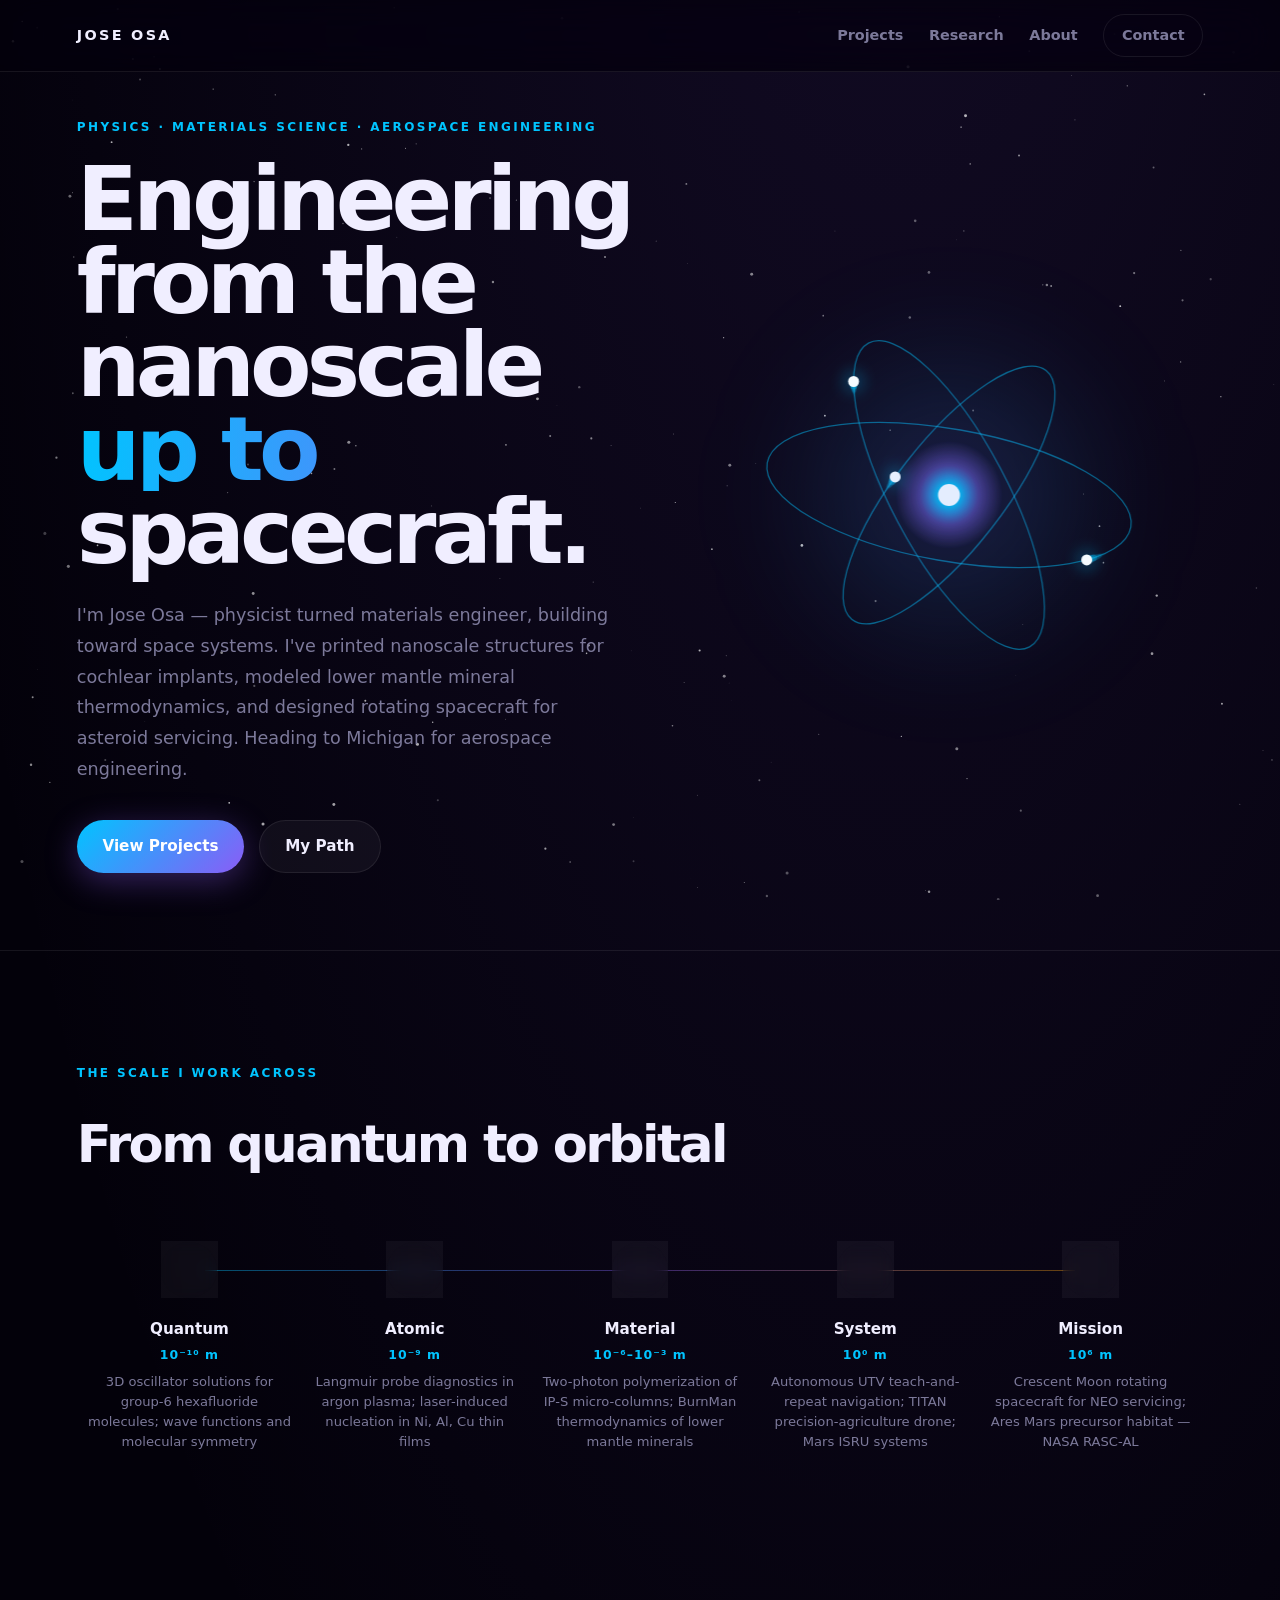
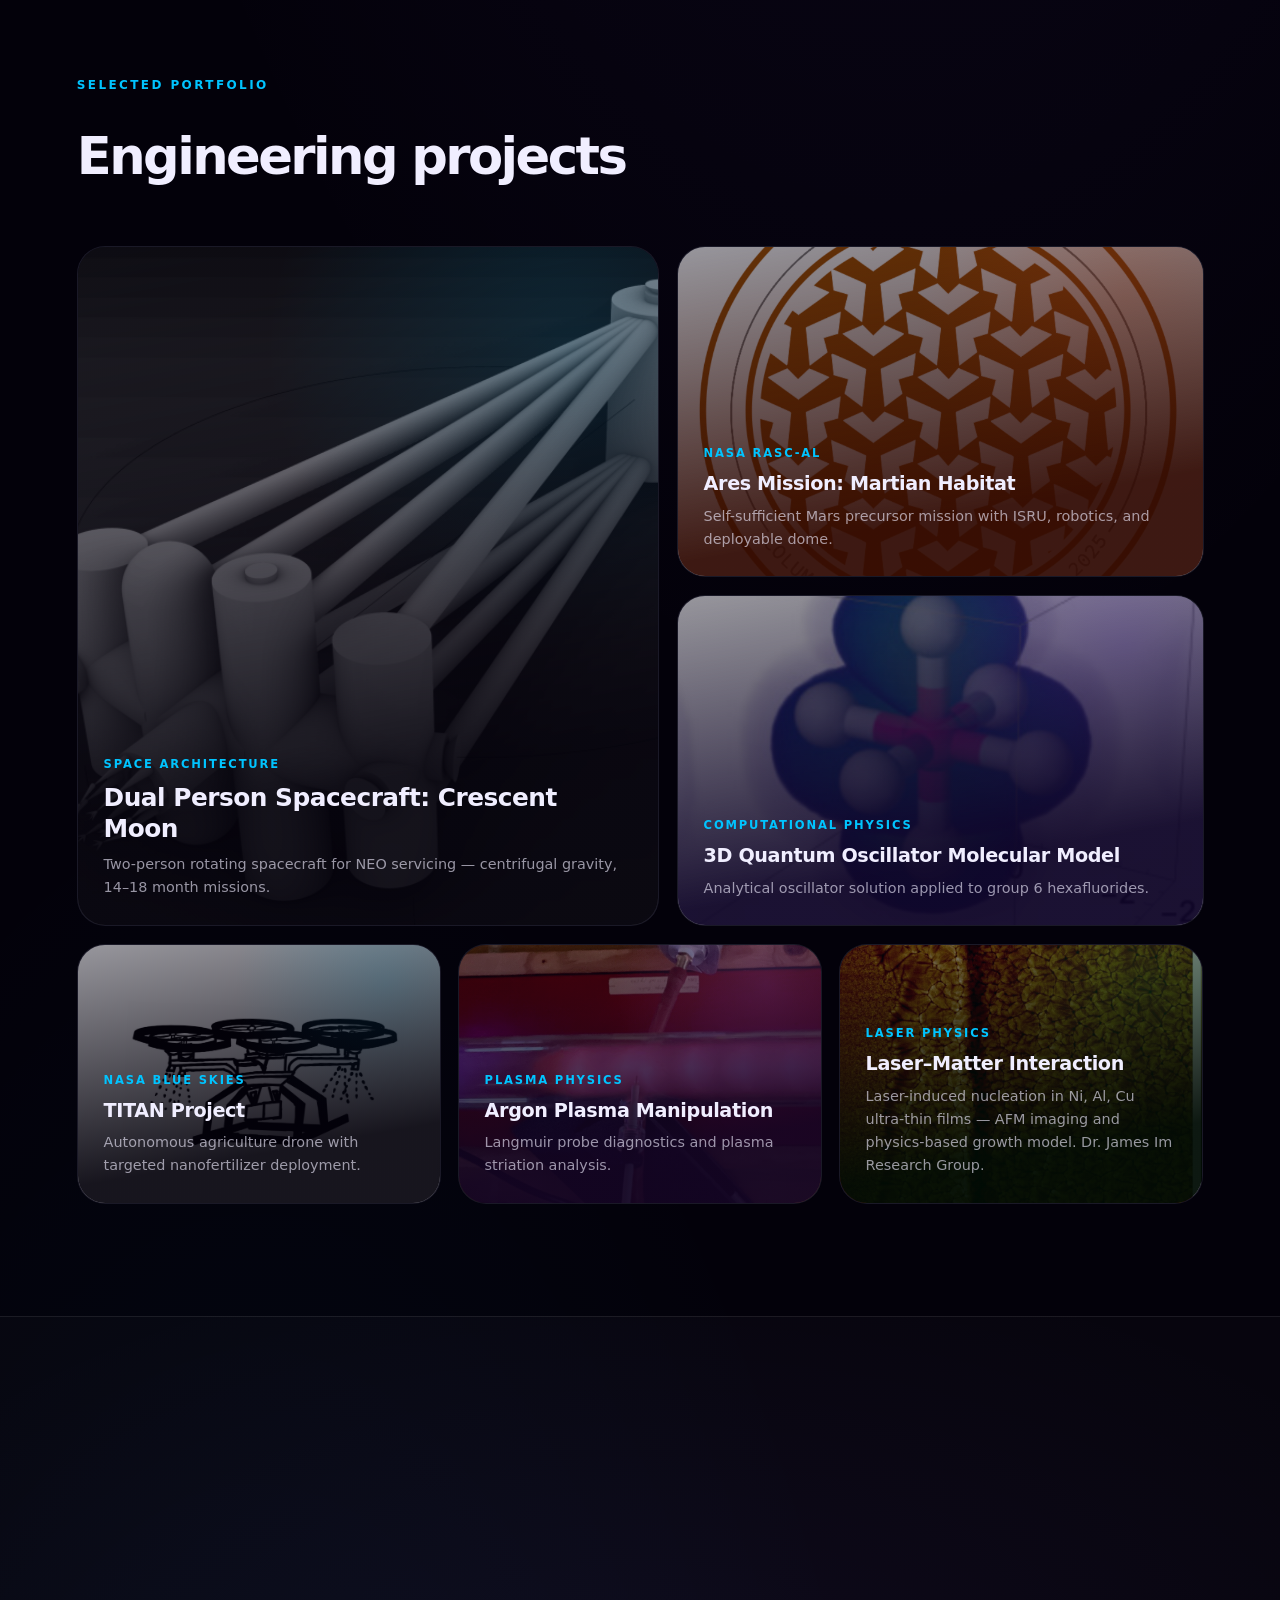
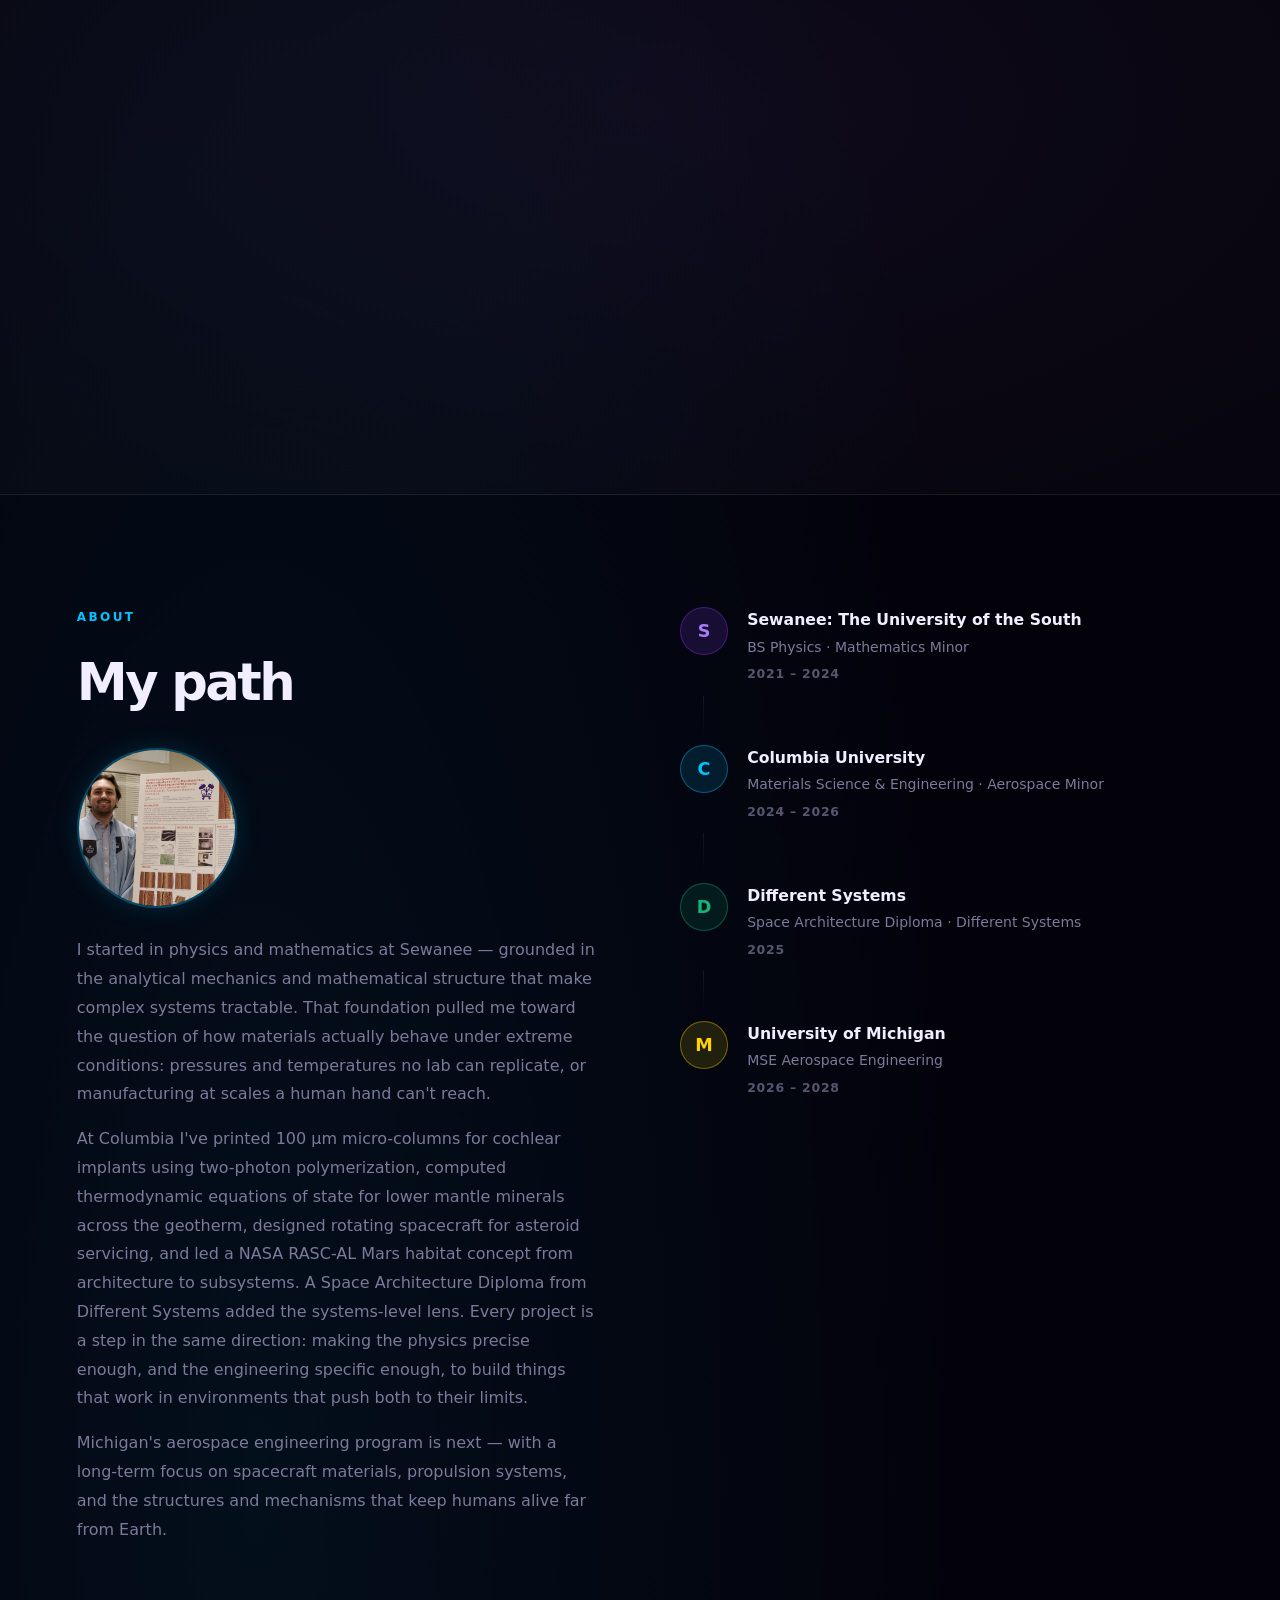
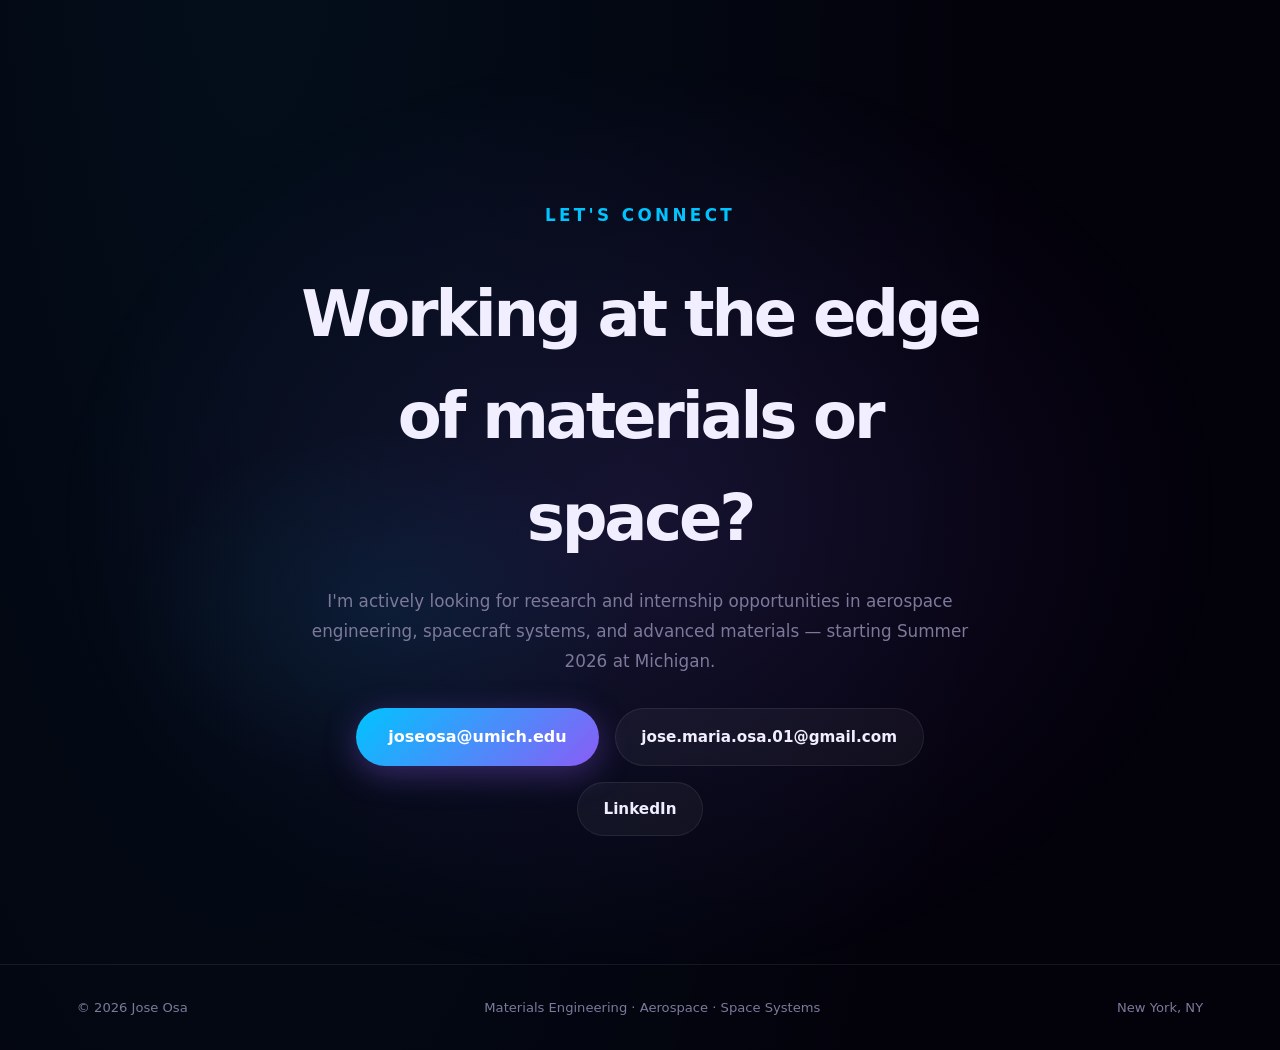
==== commit ab11b389: "Add LinkedIn button to CTA contact section Co-Authored-By: Claude Sonnet 4.6 <noreply@anthropic.com>" ====
--- a/index.html
+++ b/index.html
@@ -290,6 +290,7 @@
         <div class="cta-actions">
           <a href="mailto:joseosa@umich.edu" class="btn primary large">joseosa@umich.edu</a>
           <a href="mailto:jose.maria.osa.01@gmail.com" class="btn secondary">jose.maria.osa.01@gmail.com</a>
+          <a href="https://www.linkedin.com/in/jose-osa-4b381024b/" class="btn secondary" target="_blank" rel="noopener">LinkedIn</a>
         </div>
       </div>
     </section>
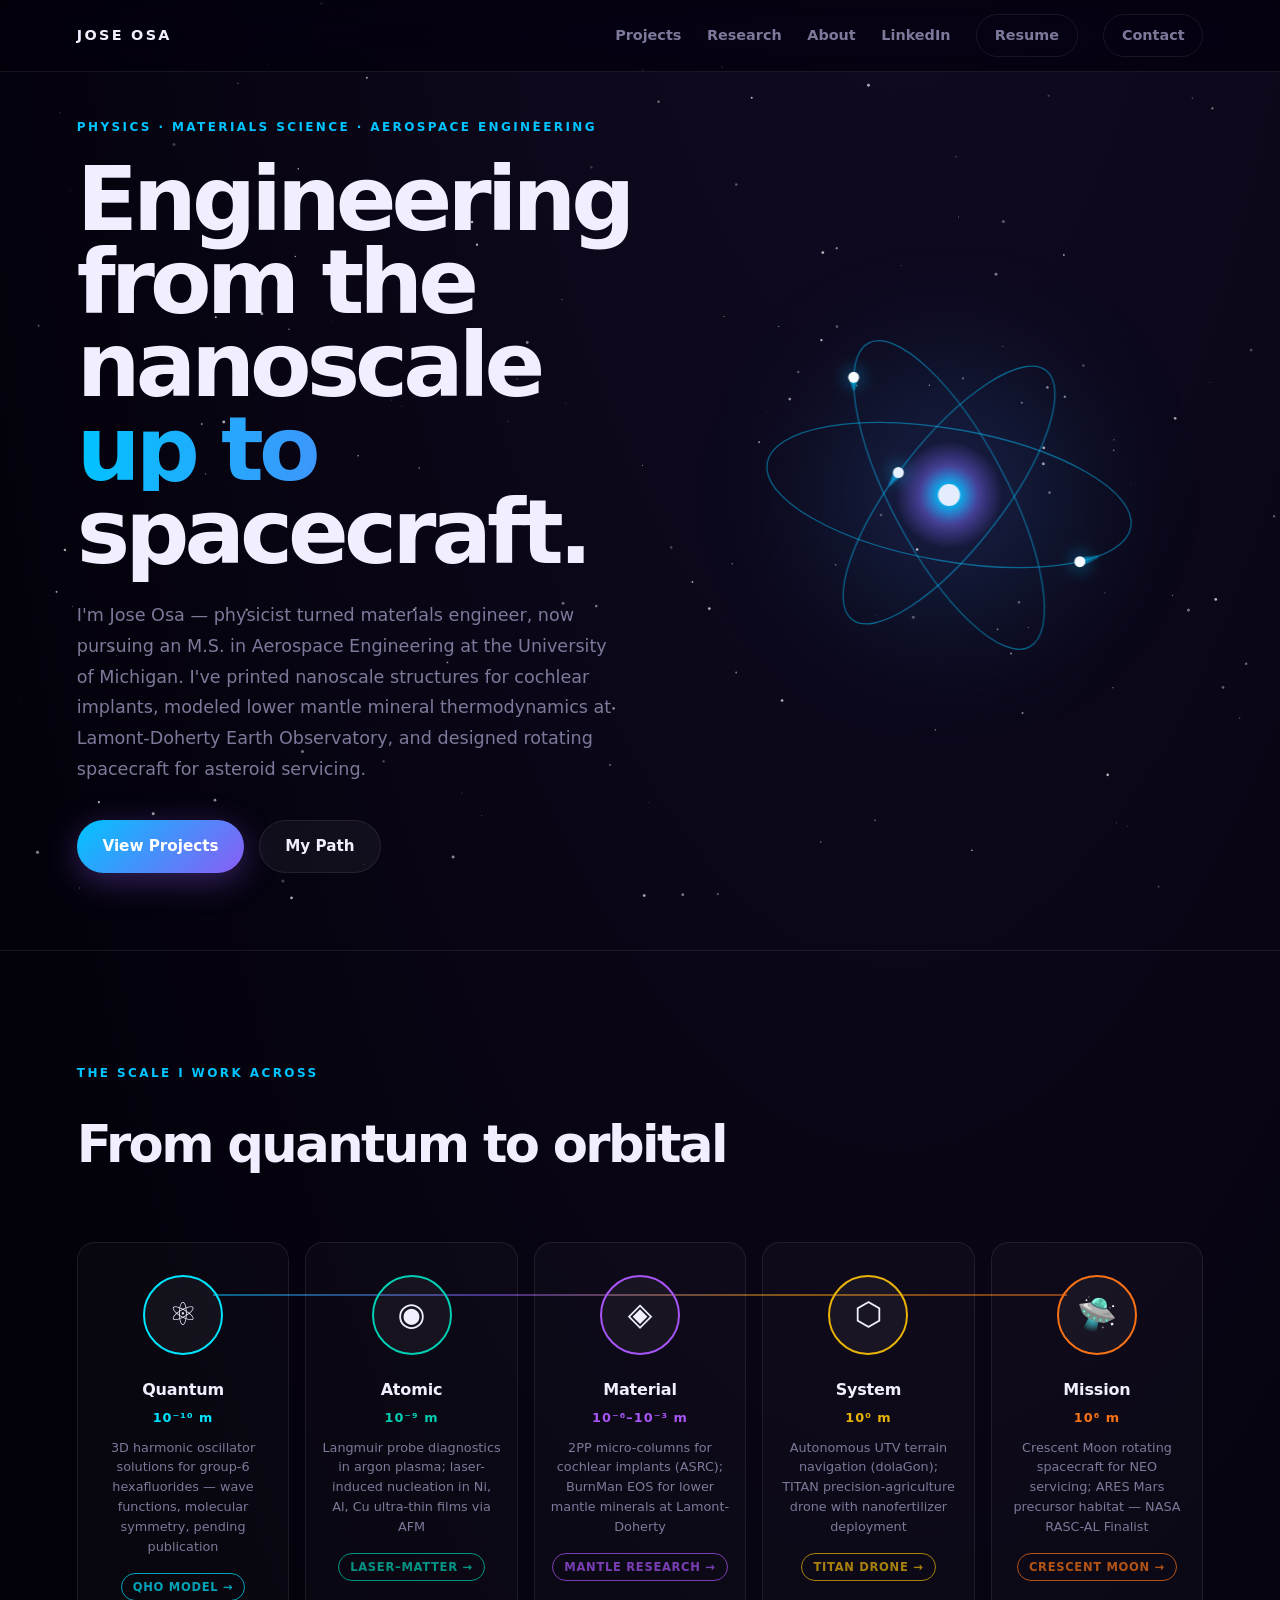
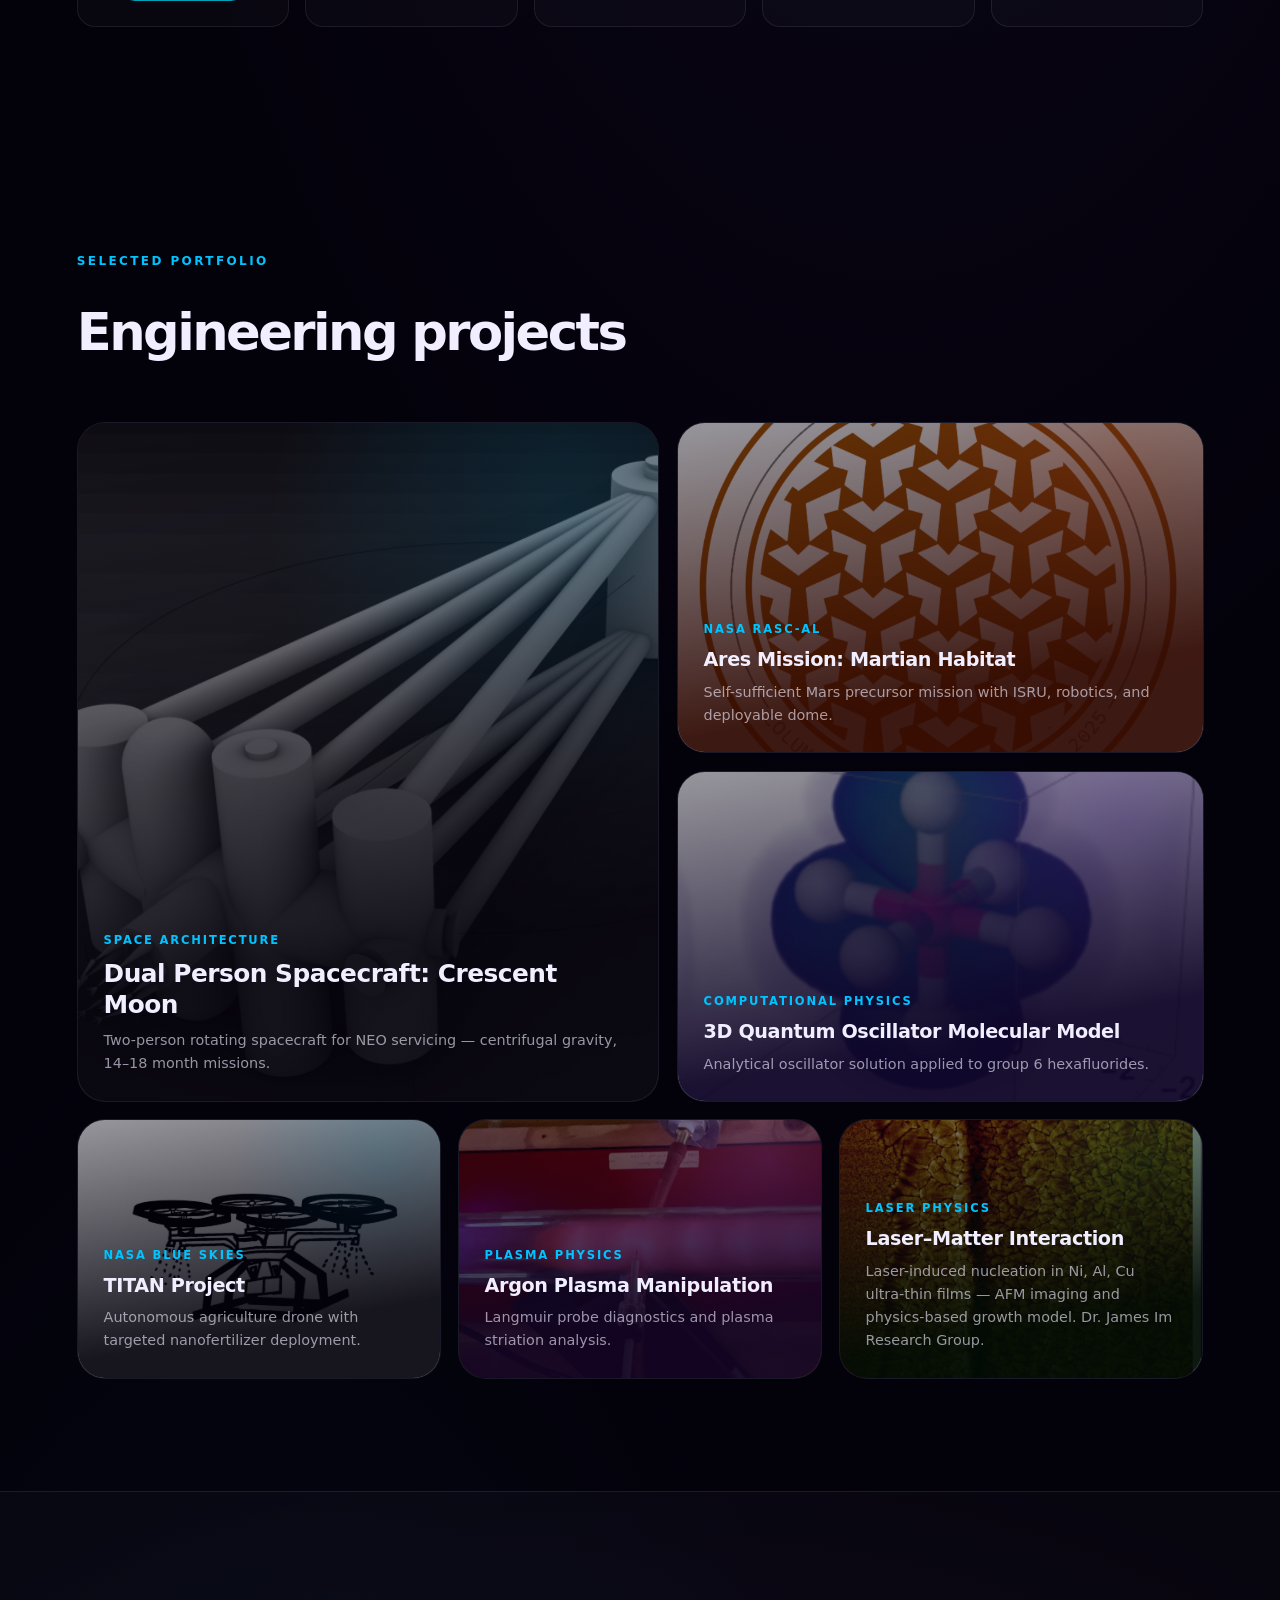
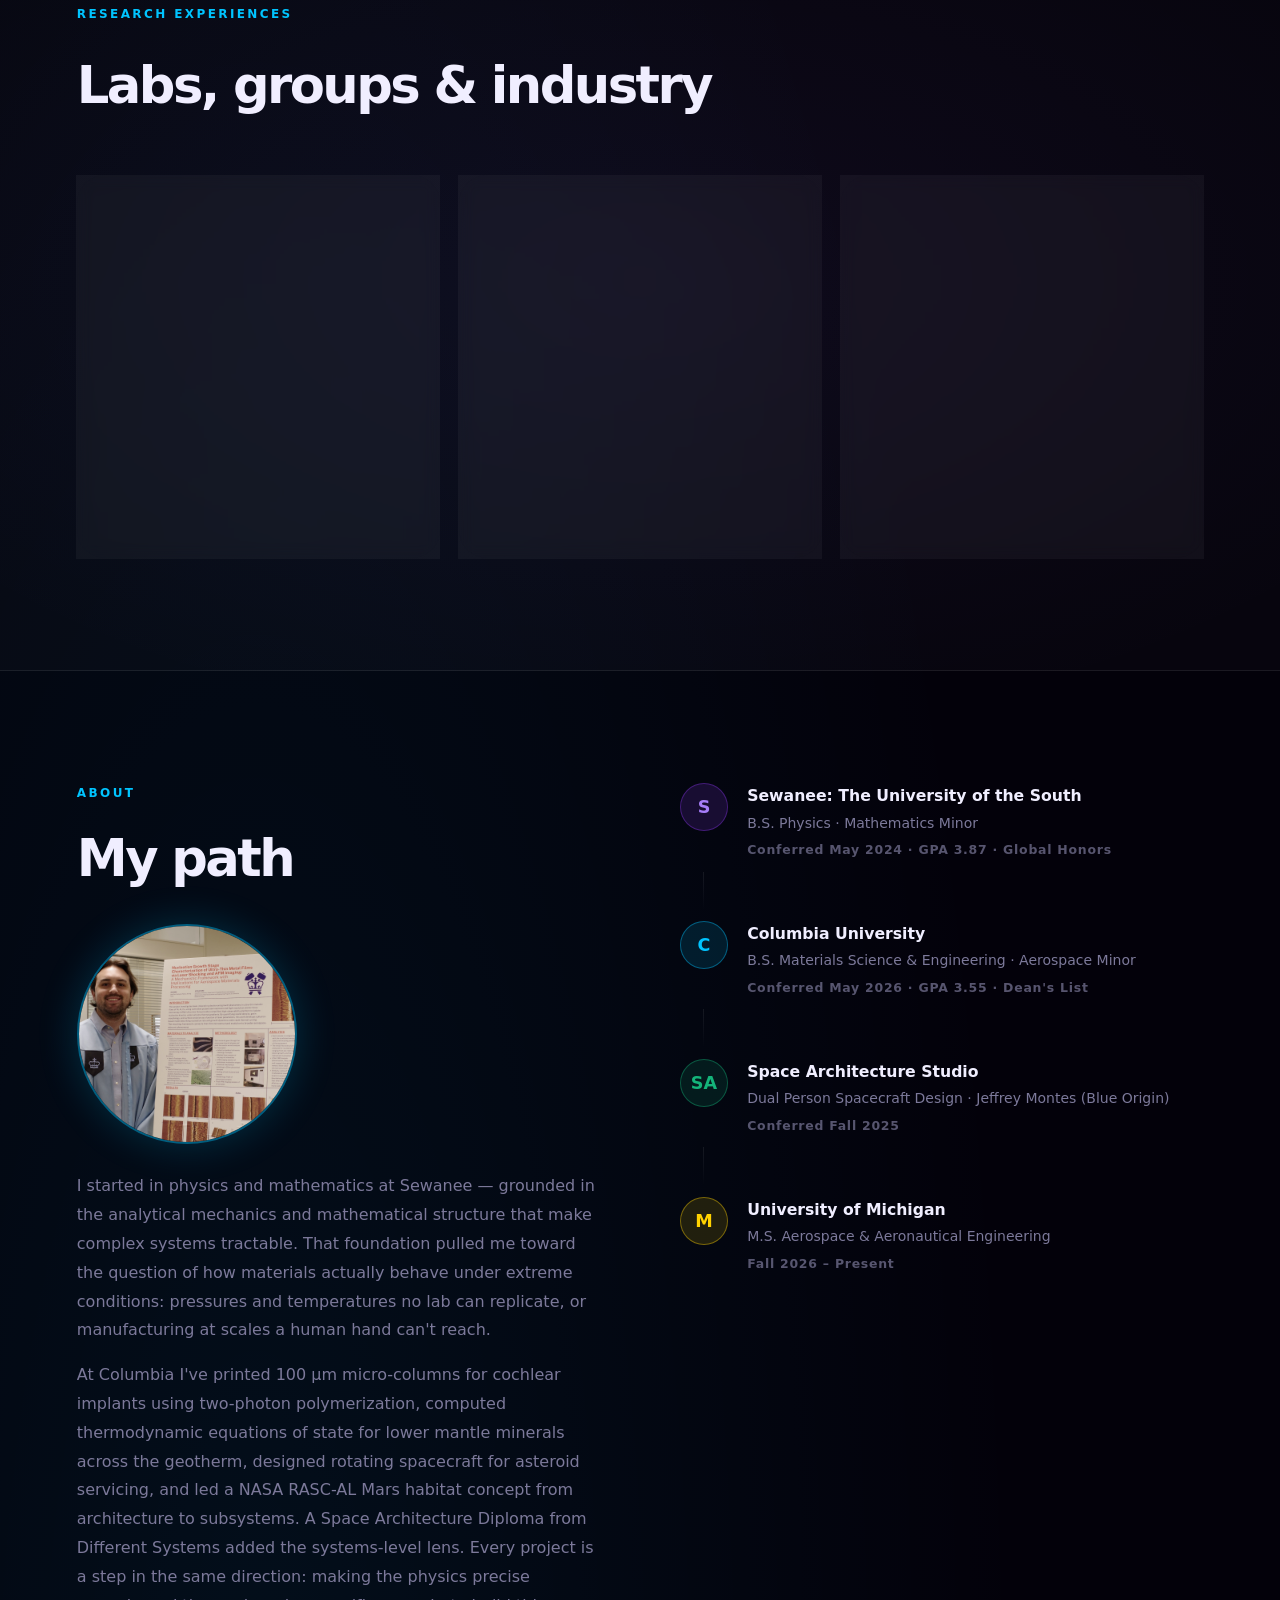
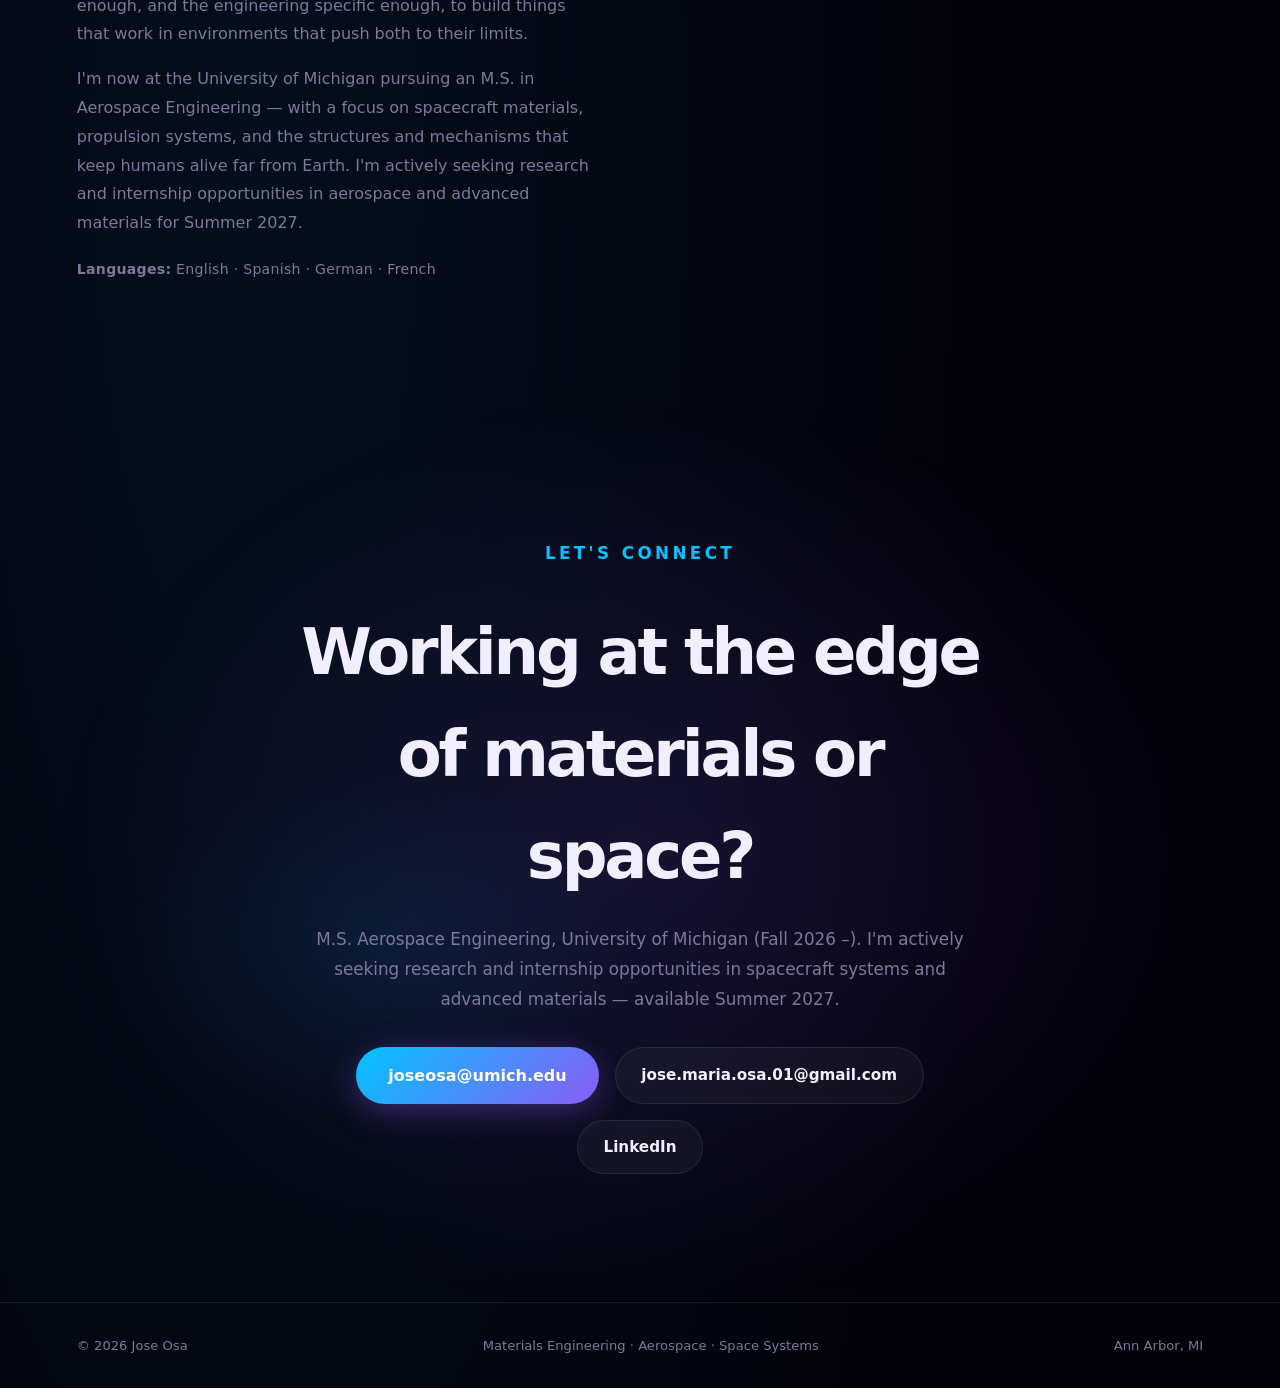
==== commit 62a57de3: "Update portfolio: scale cards, resume download, LinkedIn nav, Michigan status, conferred dates - Red" ====
--- a/index.html
+++ b/index.html
@@ -17,6 +17,8 @@
       <a href="#projects">Projects</a>
       <a href="#research">Research</a>
       <a href="#about">About</a>
+      <a href="https://www.linkedin.com/in/jose-osa-4b381024b/" target="_blank" rel="noopener">LinkedIn</a>
+      <a href="jose-osa-resume.pdf" download class="pill">Resume</a>
       <a href="mailto:joseosa@umich.edu" class="pill">Contact</a>
     </nav>
   </header>
@@ -34,7 +36,7 @@
           <span class="word fade-up" style="--d:0.56s">spacecraft.</span>
         </h1>
         <p class="hero-sub fade-up" style="--d:0.72s">
-          I'm Jose Osa — physicist turned materials engineer, building toward space systems. I've printed nanoscale structures for cochlear implants, modeled lower mantle mineral thermodynamics, and designed rotating spacecraft for asteroid servicing. Heading to Michigan for aerospace engineering.
+          I'm Jose Osa — physicist turned materials engineer, now pursuing an M.S. in Aerospace Engineering at the University of Michigan. I've printed nanoscale structures for cochlear implants, modeled lower mantle mineral thermodynamics at Lamont-Doherty Earth Observatory, and designed rotating spacecraft for asteroid servicing.
         </p>
         <div class="hero-actions fade-up" style="--d:0.88s">
           <a href="#projects" class="btn primary">View Projects</a>
@@ -55,49 +57,54 @@
         <h2>From quantum to orbital</h2>
       </div>
       <div class="scale-track">
-        <div class="scale-step sr" style="--sd:0s">
+        <div class="scale-step sr" style="--sd:0s;--step-color:#00e5ff">
           <div class="step-icon">⚛</div>
           <div class="step-line"></div>
           <div class="step-info">
             <strong>Quantum</strong>
             <span class="scale-size">10⁻¹⁰ m</span>
-            <p>3D oscillator solutions for group-6 hexafluoride molecules; wave functions and molecular symmetry</p>
-          </div>
-        </div>
-        <div class="scale-step sr" style="--sd:0.08s">
+            <p>3D harmonic oscillator solutions for group-6 hexafluorides — wave functions, molecular symmetry, pending publication</p>
+            <a class="scale-proj" href="project.html?id=quantum-oscillator">QHO Model →</a>
+          </div>
+        </div>
+        <div class="scale-step sr" style="--sd:0.08s;--step-color:#00cfb4">
           <div class="step-icon">◉</div>
           <div class="step-line"></div>
           <div class="step-info">
             <strong>Atomic</strong>
             <span class="scale-size">10⁻⁹ m</span>
-            <p>Langmuir probe diagnostics in argon plasma; laser-induced nucleation in Ni, Al, Cu thin films</p>
-          </div>
-        </div>
-        <div class="scale-step sr" style="--sd:0.16s">
+            <p>Langmuir probe diagnostics in argon plasma; laser-induced nucleation in Ni, Al, Cu ultra-thin films via AFM</p>
+            <a class="scale-proj" href="project.html?id=laser-matter">Laser–Matter →</a>
+          </div>
+        </div>
+        <div class="scale-step sr" style="--sd:0.16s;--step-color:#a855f7">
           <div class="step-icon">◈</div>
           <div class="step-line"></div>
           <div class="step-info">
             <strong>Material</strong>
             <span class="scale-size">10⁻⁶–10⁻³ m</span>
-            <p>Two-photon polymerization of IP-S micro-columns; BurnMan thermodynamics of lower mantle minerals</p>
-          </div>
-        </div>
-        <div class="scale-step sr" style="--sd:0.24s">
+            <p>2PP micro-columns for cochlear implants (ASRC); BurnMan EOS for lower mantle minerals at Lamont-Doherty</p>
+            <a class="scale-proj" href="research.html?id=mantle">Mantle Research →</a>
+          </div>
+        </div>
+        <div class="scale-step sr" style="--sd:0.24s;--step-color:#eab308">
           <div class="step-icon">⬡</div>
           <div class="step-line"></div>
           <div class="step-info">
             <strong>System</strong>
             <span class="scale-size">10⁰ m</span>
-            <p>Autonomous UTV teach-and-repeat navigation; TITAN precision-agriculture drone; Mars ISRU systems</p>
-          </div>
-        </div>
-        <div class="scale-step sr" style="--sd:0.32s">
+            <p>Autonomous UTV terrain navigation (dolaGon); TITAN precision-agriculture drone with nanofertilizer deployment</p>
+            <a class="scale-proj" href="project.html?id=titan">TITAN Drone →</a>
+          </div>
+        </div>
+        <div class="scale-step sr" style="--sd:0.32s;--step-color:#f97316">
           <div class="step-icon">🛸</div>
           <div class="step-line"></div>
           <div class="step-info">
             <strong>Mission</strong>
             <span class="scale-size">10⁶ m</span>
-            <p>Crescent Moon rotating spacecraft for NEO servicing; Ares Mars precursor habitat — NASA RASC-AL</p>
+            <p>Crescent Moon rotating spacecraft for NEO servicing; ARES Mars precursor habitat — NASA RASC-AL Finalist</p>
+            <a class="scale-proj" href="project.html?id=crescent-moon">Crescent Moon →</a>
           </div>
         </div>
       </div>
@@ -236,7 +243,8 @@
         </div>
         <p>I started in physics and mathematics at Sewanee — grounded in the analytical mechanics and mathematical structure that make complex systems tractable. That foundation pulled me toward the question of how materials actually behave under extreme conditions: pressures and temperatures no lab can replicate, or manufacturing at scales a human hand can't reach.</p>
         <p>At Columbia I've printed 100 μm micro-columns for cochlear implants using two-photon polymerization, computed thermodynamic equations of state for lower mantle minerals across the geotherm, designed rotating spacecraft for asteroid servicing, and led a NASA RASC-AL Mars habitat concept from architecture to subsystems. A Space Architecture Diploma from Different Systems added the systems-level lens. Every project is a step in the same direction: making the physics precise enough, and the engineering specific enough, to build things that work in environments that push both to their limits.</p>
-        <p>Michigan's aerospace engineering program is next — with a long-term focus on spacecraft materials, propulsion systems, and the structures and mechanisms that keep humans alive far from Earth.</p>
+        <p>I'm now at the University of Michigan pursuing an M.S. in Aerospace Engineering — with a focus on spacecraft materials, propulsion systems, and the structures and mechanisms that keep humans alive far from Earth. I'm actively seeking research and internship opportunities in aerospace and advanced materials for Summer 2027.</p>
+        <p class="about-languages"><strong>Languages:</strong> English · Spanish · German · French</p>
       </div>
 
       <div class="about-right sr">
@@ -245,8 +253,8 @@
             <div class="edu-badge">S</div>
             <div class="edu-detail">
               <strong>Sewanee: The University of the South</strong>
-              <span>BS Physics · Mathematics Minor</span>
-              <small>2021 – 2024</small>
+              <span>B.S. Physics · Mathematics Minor</span>
+              <small>Conferred May 2024 · GPA 3.87 · Global Honors</small>
             </div>
           </div>
           <div class="edu-connector"></div>
@@ -254,17 +262,17 @@
             <div class="edu-badge">C</div>
             <div class="edu-detail">
               <strong>Columbia University</strong>
-              <span>Materials Science &amp; Engineering · Aerospace Minor</span>
-              <small>2024 – 2026</small>
+              <span>B.S. Materials Science &amp; Engineering · Aerospace Minor</span>
+              <small>Conferred May 2026 · GPA 3.55 · Dean's List</small>
             </div>
           </div>
           <div class="edu-connector"></div>
           <div class="edu-node diploma-node">
-            <div class="edu-badge">D</div>
+            <div class="edu-badge">SA</div>
             <div class="edu-detail">
-              <strong>Different Systems</strong>
-              <span>Space Architecture Diploma · Different Systems</span>
-              <small>2025</small>
+              <strong>Space Architecture Studio</strong>
+              <span>Dual Person Spacecraft Design · Jeffrey Montes (Blue Origin)</span>
+              <small>Conferred Fall 2025</small>
             </div>
           </div>
           <div class="edu-connector"></div>
@@ -272,8 +280,8 @@
             <div class="edu-badge">M</div>
             <div class="edu-detail">
               <strong>University of Michigan</strong>
-              <span>MSE Aerospace Engineering</span>
-              <small>2026 – 2028</small>
+              <span>M.S. Aerospace &amp; Aeronautical Engineering</span>
+              <small>Fall 2026 – Present</small>
             </div>
           </div>
         </div>
@@ -286,7 +294,7 @@
       <div class="cta-content">
         <p class="eyebrow">Let's connect</p>
         <h2>Working at the edge of materials or space?</h2>
-        <p>I'm actively looking for research and internship opportunities in aerospace engineering, spacecraft systems, and advanced materials — starting Summer 2026 at Michigan.</p>
+        <p>M.S. Aerospace Engineering, University of Michigan (Fall 2026 –). I'm actively seeking research and internship opportunities in spacecraft systems and advanced materials — available Summer 2027.</p>
         <div class="cta-actions">
           <a href="mailto:joseosa@umich.edu" class="btn primary large">joseosa@umich.edu</a>
           <a href="mailto:jose.maria.osa.01@gmail.com" class="btn secondary">jose.maria.osa.01@gmail.com</a>
@@ -301,7 +309,7 @@
     <div class="footer-inner">
       <span>© 2026 Jose Osa</span>
       <span>Materials Engineering · Aerospace · Space Systems</span>
-      <span>New York, NY</span>
+      <span>Ann Arbor, MI</span>
     </div>
   </footer>
 
--- a/styles.css
+++ b/styles.css
@@ -102,6 +102,7 @@
   letter-spacing: 0.16em;
   font-size: 0.9rem;
   color: var(--text);
+  white-space: nowrap;
 }
 
 .nav nav {
@@ -129,6 +130,13 @@
 .pill:hover {
   border-color: var(--cyan) !important;
   color: var(--cyan) !important;
+}
+
+.about-languages {
+  margin-top: 1.2rem;
+  font-size: 0.88rem;
+  color: var(--muted);
+  letter-spacing: 0.02em;
 }
 
 /* ═══════════════════════════════════════════════
@@ -275,73 +283,119 @@
 .scale-track {
   display: grid;
   grid-template-columns: repeat(5, 1fr);
-  gap: 0;
+  gap: 1rem;
   position: relative;
 }
 
-/* horizontal connector line behind the steps */
+/* animated gradient connector bar */
 .scale-track::before {
   content: "";
   position: absolute;
-  top: 28px;
-  left: calc(10% + 16px);
-  right: calc(10% + 16px);
-  height: 1px;
-  background: linear-gradient(90deg, var(--cyan), var(--violet), var(--gold));
-  opacity: 0.4;
-}
+  top: 52px;
+  left: calc(10% + 24px);
+  right: calc(10% + 24px);
+  height: 2px;
+  background: linear-gradient(90deg, var(--cyan), var(--violet), var(--gold), #f97316);
+  opacity: 0.5;
+  pointer-events: none;
+  z-index: 0;
+}
+
+@keyframes scalePulse {
+  0%, 100% { opacity: 0.35; }
+  50% { opacity: 0.7; }
+}
+.scale-track::before { animation: scalePulse 4s ease-in-out infinite; }
 
 .scale-step {
   display: flex;
   flex-direction: column;
   align-items: center;
   text-align: center;
-  padding: 0 0.5rem;
+  padding: 2rem 1rem 1.6rem;
+  background: rgba(255,255,255,0.025);
+  border: 1px solid var(--border);
+  border-radius: 18px;
+  position: relative;
+  z-index: 1;
+  transition: border-color 0.35s, background 0.35s, transform 0.35s, box-shadow 0.35s;
+  cursor: default;
+}
+
+.scale-step:hover {
+  background: rgba(255,255,255,0.055);
+  border-color: var(--step-color, var(--cyan));
+  transform: translateY(-6px);
+  box-shadow: 0 12px 40px rgba(0,0,0,0.35), 0 0 0 1px var(--step-color, var(--cyan));
 }
 
 .step-icon {
-  width: 56px;
-  height: 56px;
-  border-radius: 50%;
-  border: 1px solid var(--border);
+  width: 80px;
+  height: 80px;
+  border-radius: 50%;
+  border: 2px solid var(--step-color, var(--cyan));
   background: var(--surface);
   display: flex;
   align-items: center;
   justify-content: center;
-  font-size: 1.5rem;
-  margin-bottom: 1.2rem;
+  font-size: 2rem;
+  margin-bottom: 1.4rem;
   position: relative;
   z-index: 1;
-  backdrop-filter: blur(8px);
-  transition: border-color 0.3s, transform 0.3s;
+  transition: box-shadow 0.35s, transform 0.35s;
 }
 
 .scale-step:hover .step-icon {
-  border-color: var(--cyan);
+  box-shadow: 0 0 28px var(--step-color, var(--cyan));
   transform: scale(1.12);
 }
+
+/* hide the unused step-line divs */
+.step-line { display: none; }
 
 .step-info strong {
   display: block;
-  font-size: 0.95rem;
-  font-weight: 700;
+  font-size: 1rem;
+  font-weight: 800;
   color: var(--text);
-  margin-bottom: 0.2rem;
+  margin-bottom: 0.3rem;
+  letter-spacing: -0.01em;
 }
 
 .scale-size {
   display: block;
-  font-size: 0.78rem;
-  color: var(--cyan);
+  font-size: 0.8rem;
+  color: var(--step-color, var(--cyan));
   font-weight: 700;
   letter-spacing: 0.08em;
-  margin-bottom: 0.5rem;
+  margin-bottom: 0.6rem;
 }
 
 .step-info p {
-  font-size: 0.82rem;
-  line-height: 1.5;
+  font-size: 0.8rem;
+  line-height: 1.55;
   color: var(--muted);
+  margin-bottom: 1rem;
+}
+
+.scale-proj {
+  display: inline-block;
+  font-size: 0.72rem;
+  font-weight: 700;
+  letter-spacing: 0.06em;
+  color: var(--step-color, var(--cyan));
+  border: 1px solid var(--step-color, var(--cyan));
+  border-radius: 999px;
+  padding: 0.22rem 0.7rem;
+  text-transform: uppercase;
+  opacity: 0.7;
+  transition: opacity 0.2s, background 0.2s;
+  margin-top: auto;
+}
+
+.scale-step:hover .scale-proj {
+  opacity: 1;
+  background: rgba(255,255,255,0.06);
 }
 
 /* ═══════════════════════════════════════════════
@@ -610,13 +664,13 @@
   margin-bottom: 1.8rem;
 }
 .about-portrait {
-  width: 160px;
-  height: 160px;
+  width: 220px;
+  height: 220px;
   object-fit: cover;
   object-position: center top;
   border-radius: 50%;
-  border: 2px solid rgba(0, 196, 255, 0.35);
-  box-shadow: 0 0 24px rgba(0, 196, 255, 0.15);
+  border: 2px solid rgba(0, 196, 255, 0.45);
+  box-shadow: 0 0 40px rgba(0, 196, 255, 0.2);
   display: block;
 }
 
@@ -926,6 +980,16 @@
   overflow: hidden;
 }
 
+/* Full-stage SVG visualizations */
+.visual-stage.titan-system-viz .generated-visual,
+.visual-stage.dolagon-system-viz .generated-visual,
+.visual-stage.nanoscale-viz .generated-visual {
+  width: 100%;
+  height: 100%;
+  position: absolute;
+  inset: 0;
+}
+
 .diagram-image {
   width: min(90%, 860px);
   max-height: 80%;
@@ -1442,13 +1506,18 @@
   .hero-canvas-wrap { max-width: 420px; margin: 0 auto; }
   #atomCanvas { height: 400px; }
   .about-section { grid-template-columns: 1fr; gap: 3rem; }
-  .scale-track { grid-template-columns: 1fr; gap: 1.5rem; }
+  .scale-track { grid-template-columns: 1fr 1fr; gap: 1rem; }
   .scale-track::before { display: none; }
 }
 
 @media (max-width: 900px) {
   .bento-top { grid-template-columns: 1fr; }
-  .bcard.featured { min-height: 460px; }
+  .bcard,
+  .bcard.featured,
+  .bento-stack .bcard,
+  .bento-bottom .bcard { height: 240px; min-height: 240px; overflow: hidden; }
+  .bcard-body { position: absolute; bottom: 0; left: 0; right: 0; }
+  .bcard.featured .bcard-body h3 { font-size: 1.2rem; }
   .bento-bottom { grid-template-columns: 1fr; }
   .research-grid { grid-template-columns: 1fr; }
   .case-grid, .visual-showcase { grid-template-columns: 1fr; }
@@ -1457,6 +1526,7 @@
 
 @media (max-width: 680px) {
   .nav nav { gap: 0.9rem; }
+  .nav nav a[href*="linkedin"] { display: none !important; }
   .hero-headline { font-size: clamp(2.8rem, 10vw, 4rem); }
   .footer-inner { flex-direction: column; gap: 0.3rem; }
 }
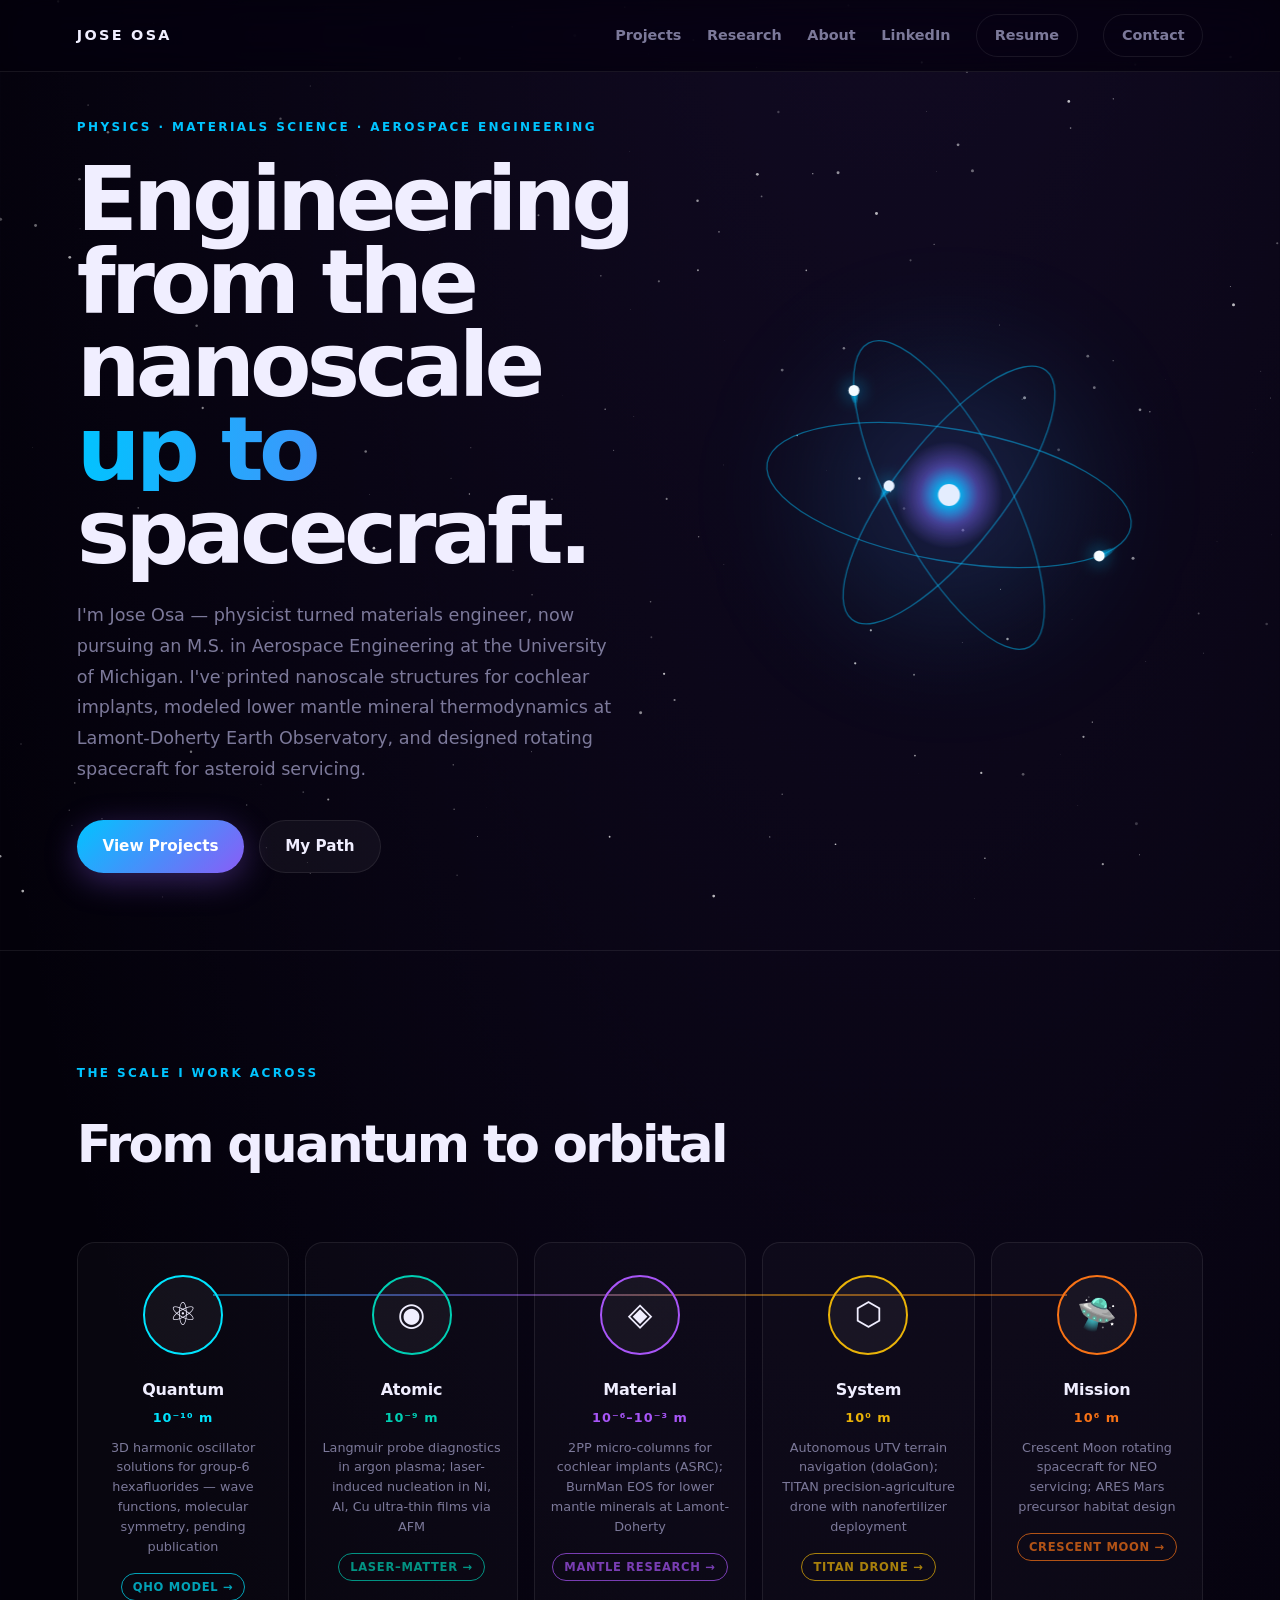
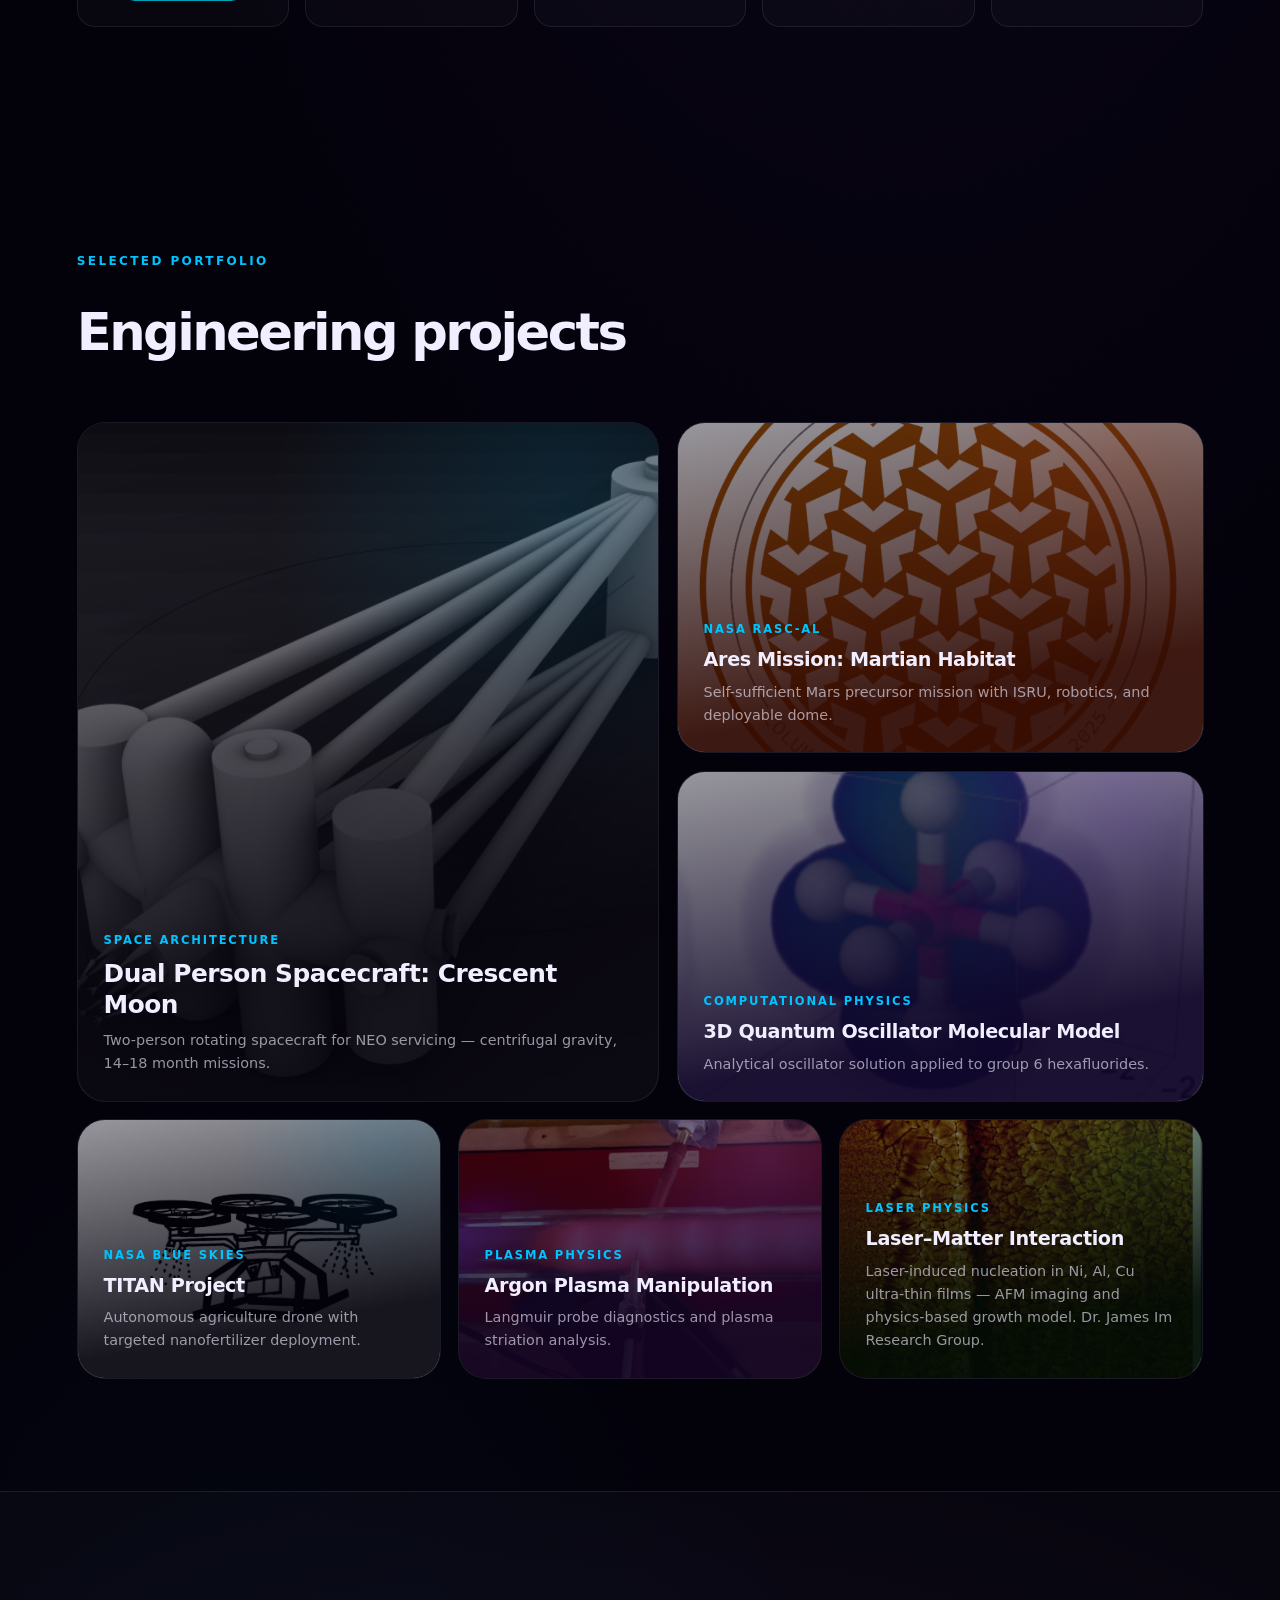
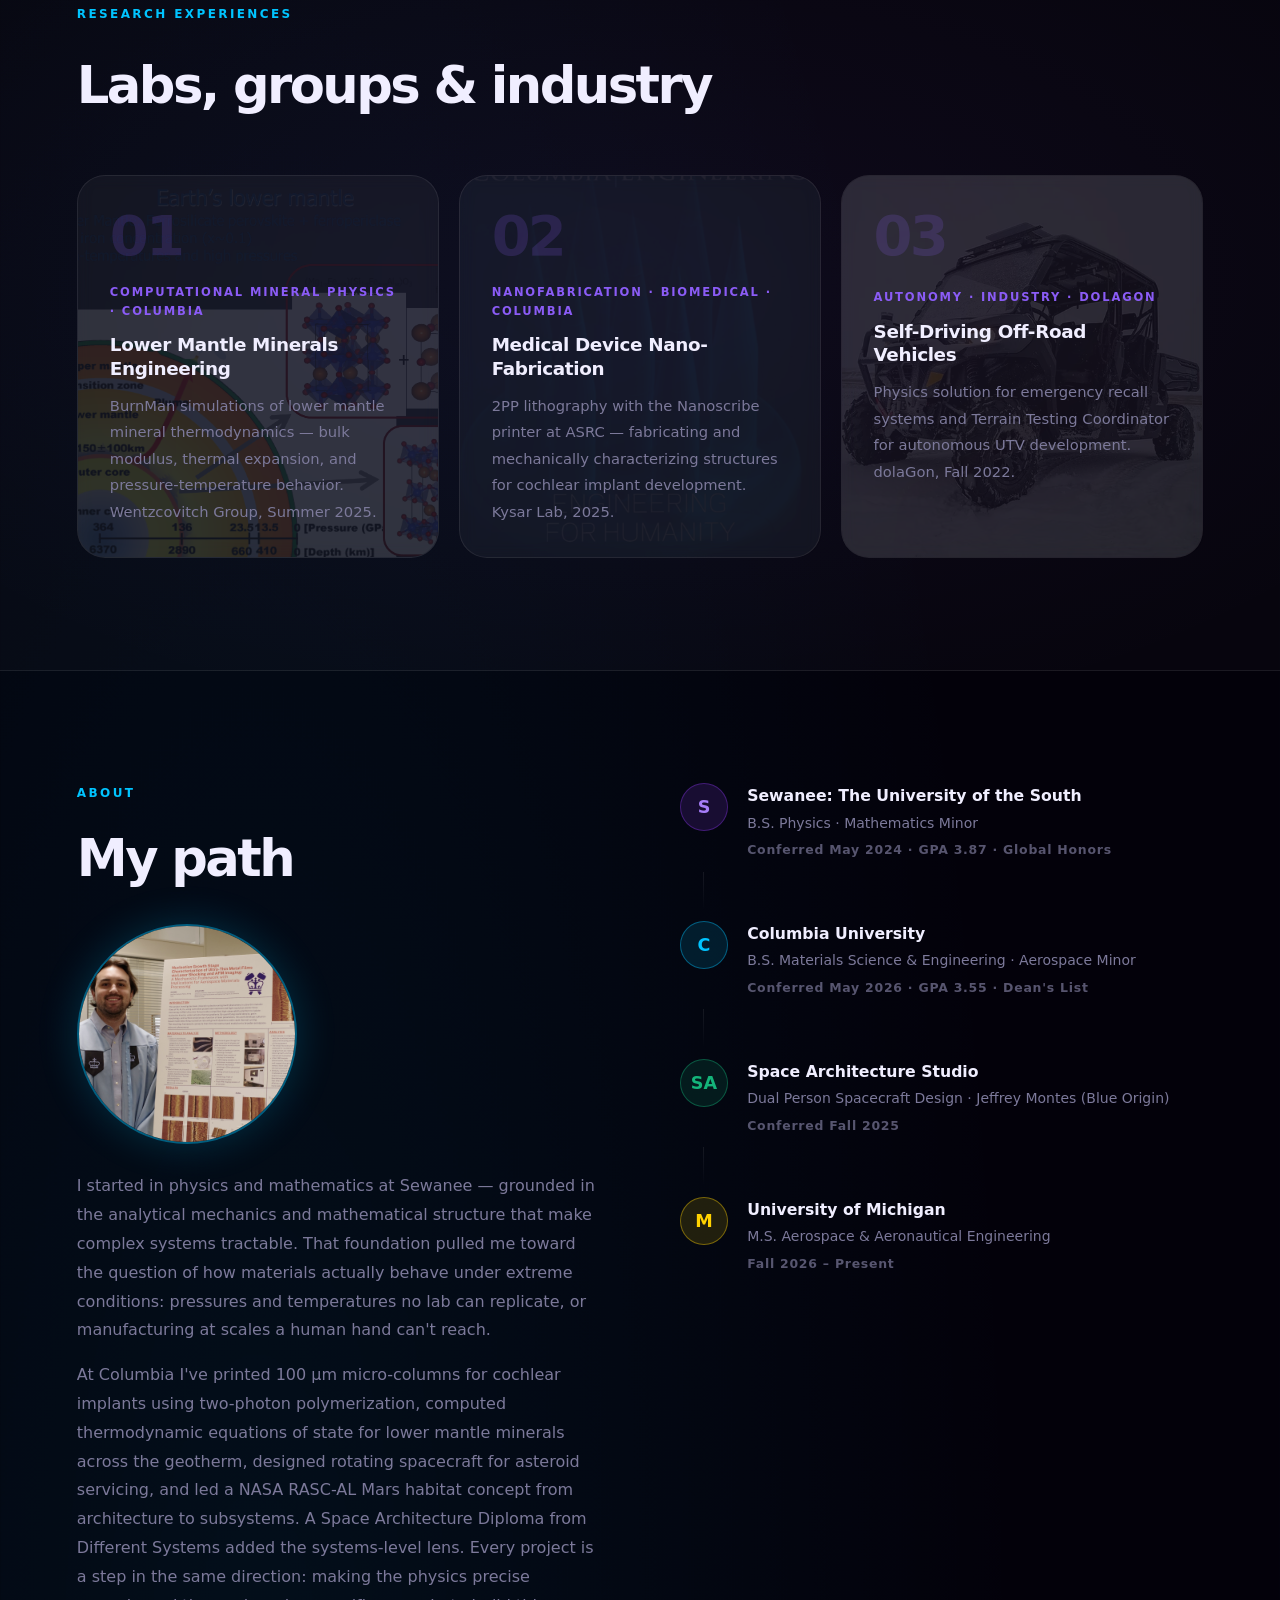
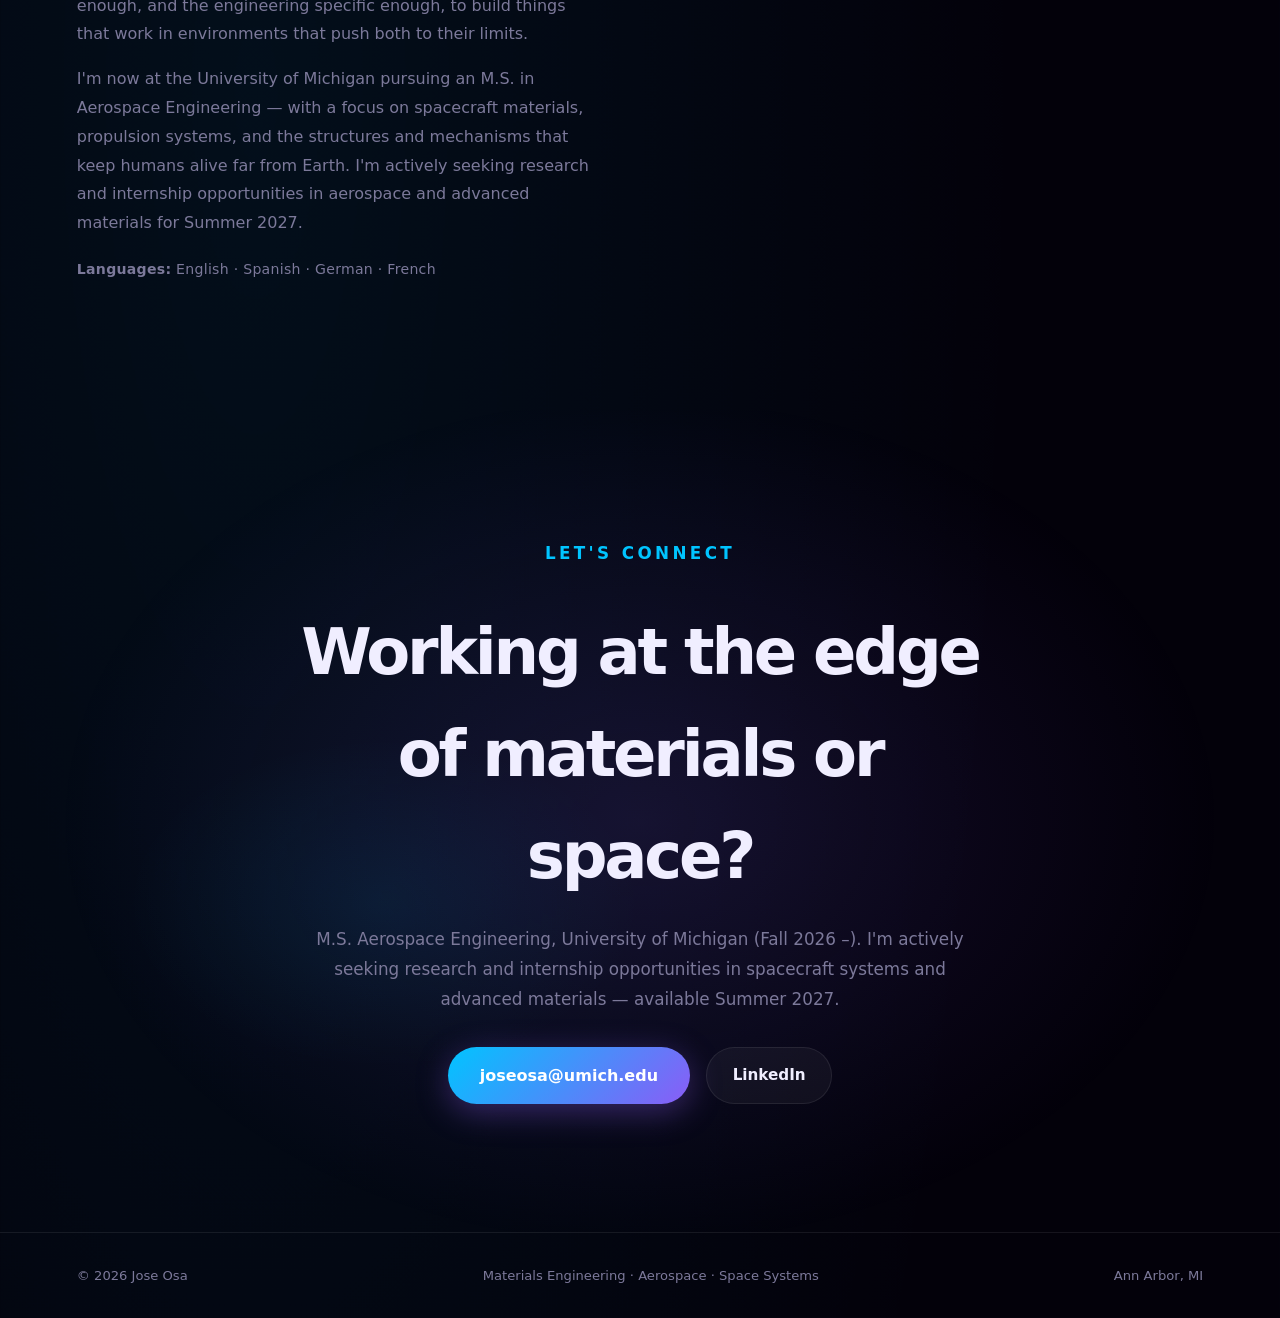
==== commit 7dd32a5b: "Fix mobile layout, QHO pending publication, nav LinkedIn/Resume on inner pages, remove gmail, nanofa" ====
--- a/index.html
+++ b/index.html
@@ -103,7 +103,7 @@
           <div class="step-info">
             <strong>Mission</strong>
             <span class="scale-size">10⁶ m</span>
-            <p>Crescent Moon rotating spacecraft for NEO servicing; ARES Mars precursor habitat — NASA RASC-AL Finalist</p>
+            <p>Crescent Moon rotating spacecraft for NEO servicing; ARES Mars precursor habitat design</p>
             <a class="scale-proj" href="project.html?id=crescent-moon">Crescent Moon →</a>
           </div>
         </div>
@@ -297,7 +297,6 @@
         <p>M.S. Aerospace Engineering, University of Michigan (Fall 2026 –). I'm actively seeking research and internship opportunities in spacecraft systems and advanced materials — available Summer 2027.</p>
         <div class="cta-actions">
           <a href="mailto:joseosa@umich.edu" class="btn primary large">joseosa@umich.edu</a>
-          <a href="mailto:jose.maria.osa.01@gmail.com" class="btn secondary">jose.maria.osa.01@gmail.com</a>
           <a href="https://www.linkedin.com/in/jose-osa-4b381024b/" class="btn secondary" target="_blank" rel="noopener">LinkedIn</a>
         </div>
       </div>
--- a/styles.css
+++ b/styles.css
@@ -391,6 +391,7 @@
   opacity: 0.7;
   transition: opacity 0.2s, background 0.2s;
   margin-top: auto;
+  white-space: nowrap;
 }
 
 .scale-step:hover .scale-proj {
@@ -1524,10 +1525,30 @@
   .project-detail-grid { grid-template-columns: 1fr; }
 }
 
+/* Nanofab card: background image has text — darken it */
+.rcard[href*="nanofab"] .rcard-img { opacity: 0.05; }
+
 @media (max-width: 680px) {
-  .nav nav { gap: 0.9rem; }
+  /* Nav: hide section links so logo + Resume + Contact fit */
+  .nav nav { gap: 0.7rem; }
   .nav nav a[href*="linkedin"] { display: none !important; }
+  .nav nav a[href="index.html#projects"],
+  .nav nav a[href*="#projects"] { display: none; }
+  .nav nav a[href="index.html#research"],
+  .nav nav a[href*="#research"] { display: none; }
+  .nav nav a[href="index.html#about"],
+  .nav nav a[href*="#about"] { display: none; }
+
+  /* Hero: hide canvas on small screens so headline shows immediately */
+  .hero-canvas-wrap { display: none; }
+  .hero { min-height: auto; padding-bottom: 4rem; }
   .hero-headline { font-size: clamp(2.8rem, 10vw, 4rem); }
+
+  /* Reduce section vertical padding on mobile */
+  .section { padding: 3.5rem 5vw; }
+  .scale-section { padding: 3.5rem 5vw; }
+
+  /* Footer */
   .footer-inner { flex-direction: column; gap: 0.3rem; }
 }
 
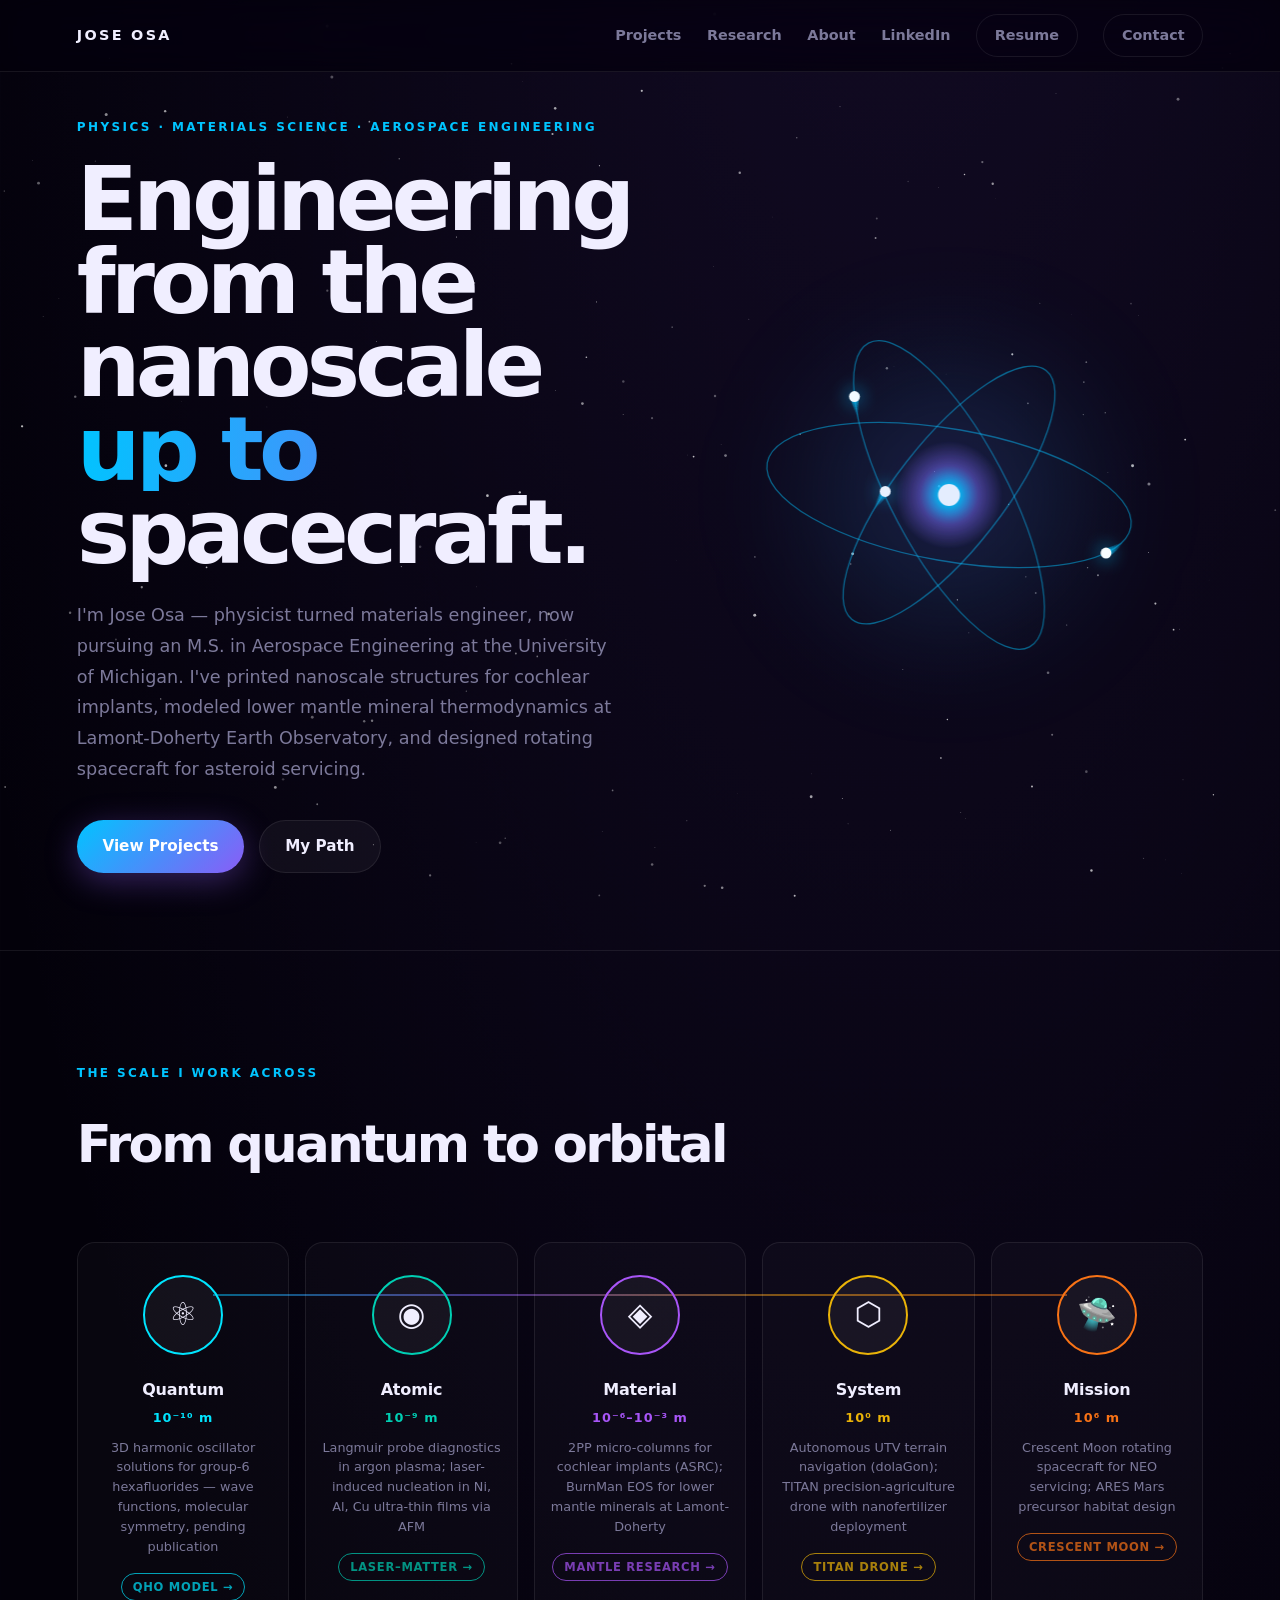
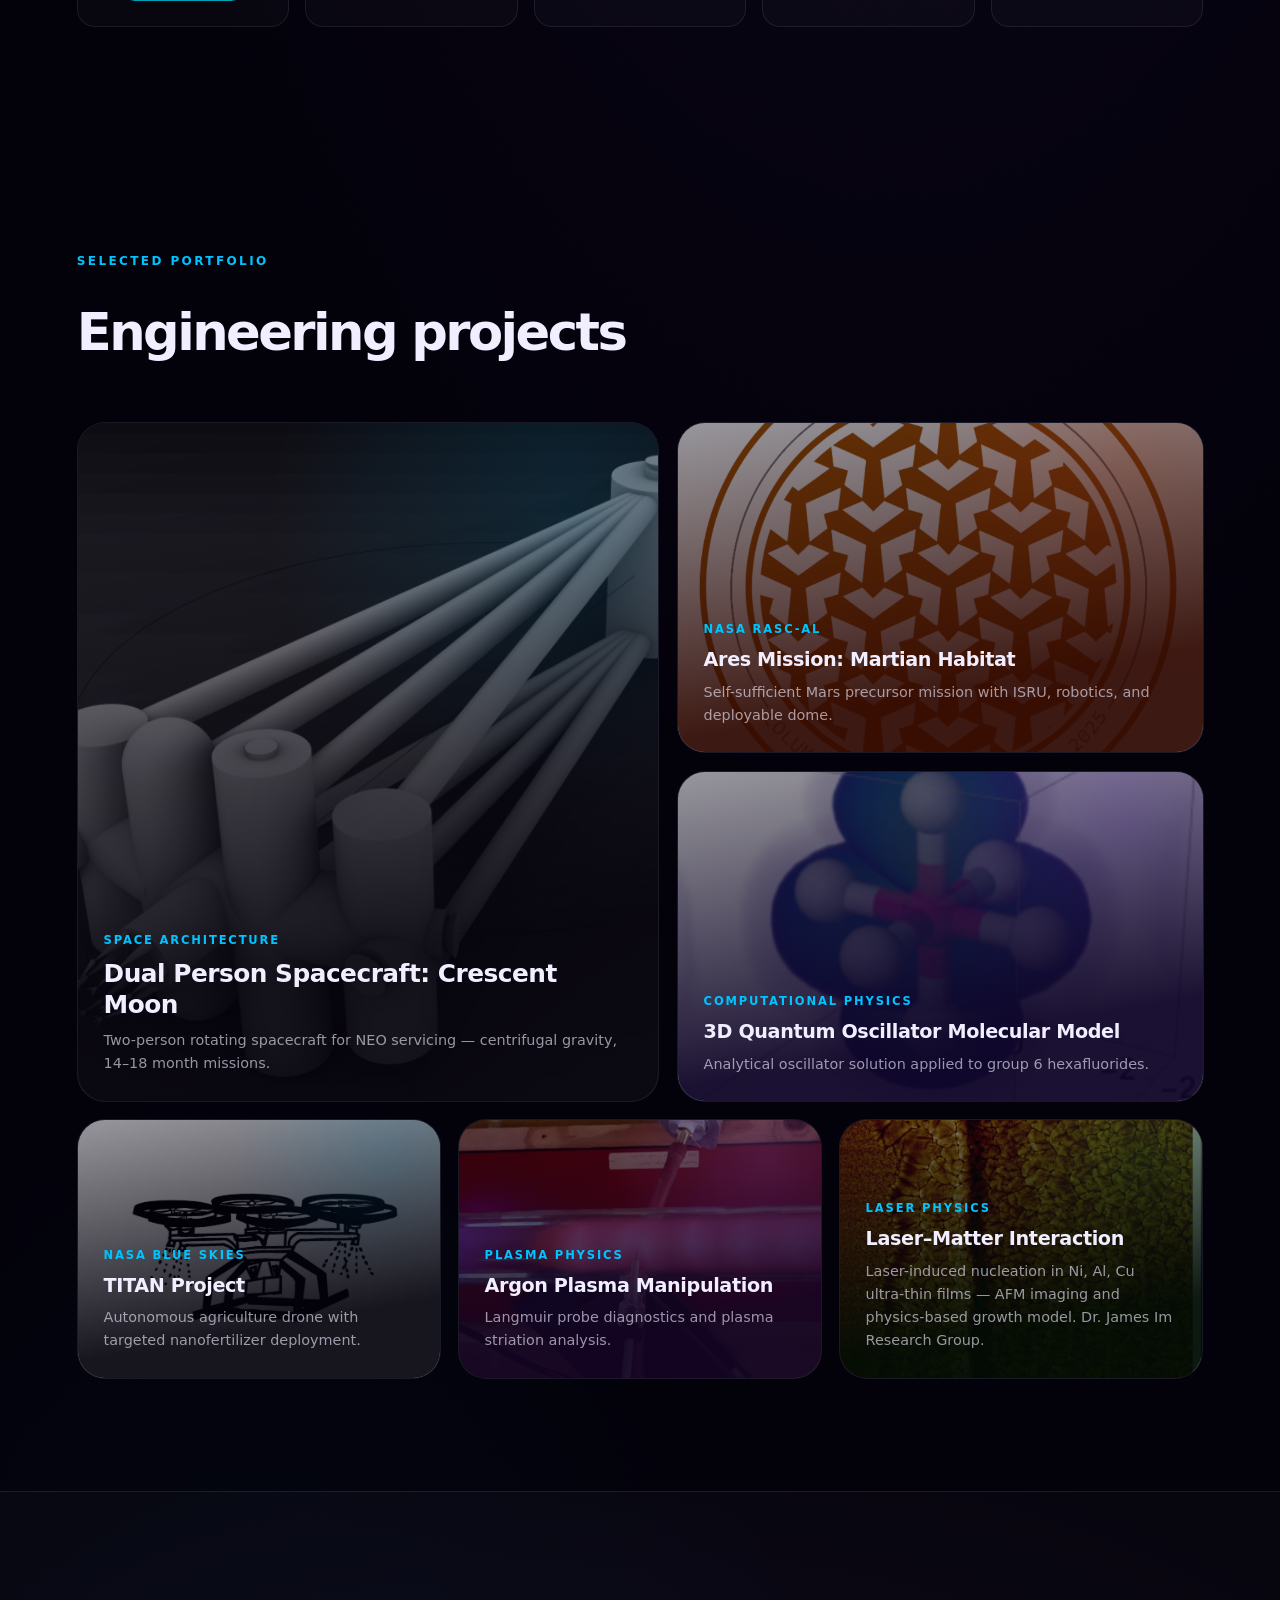
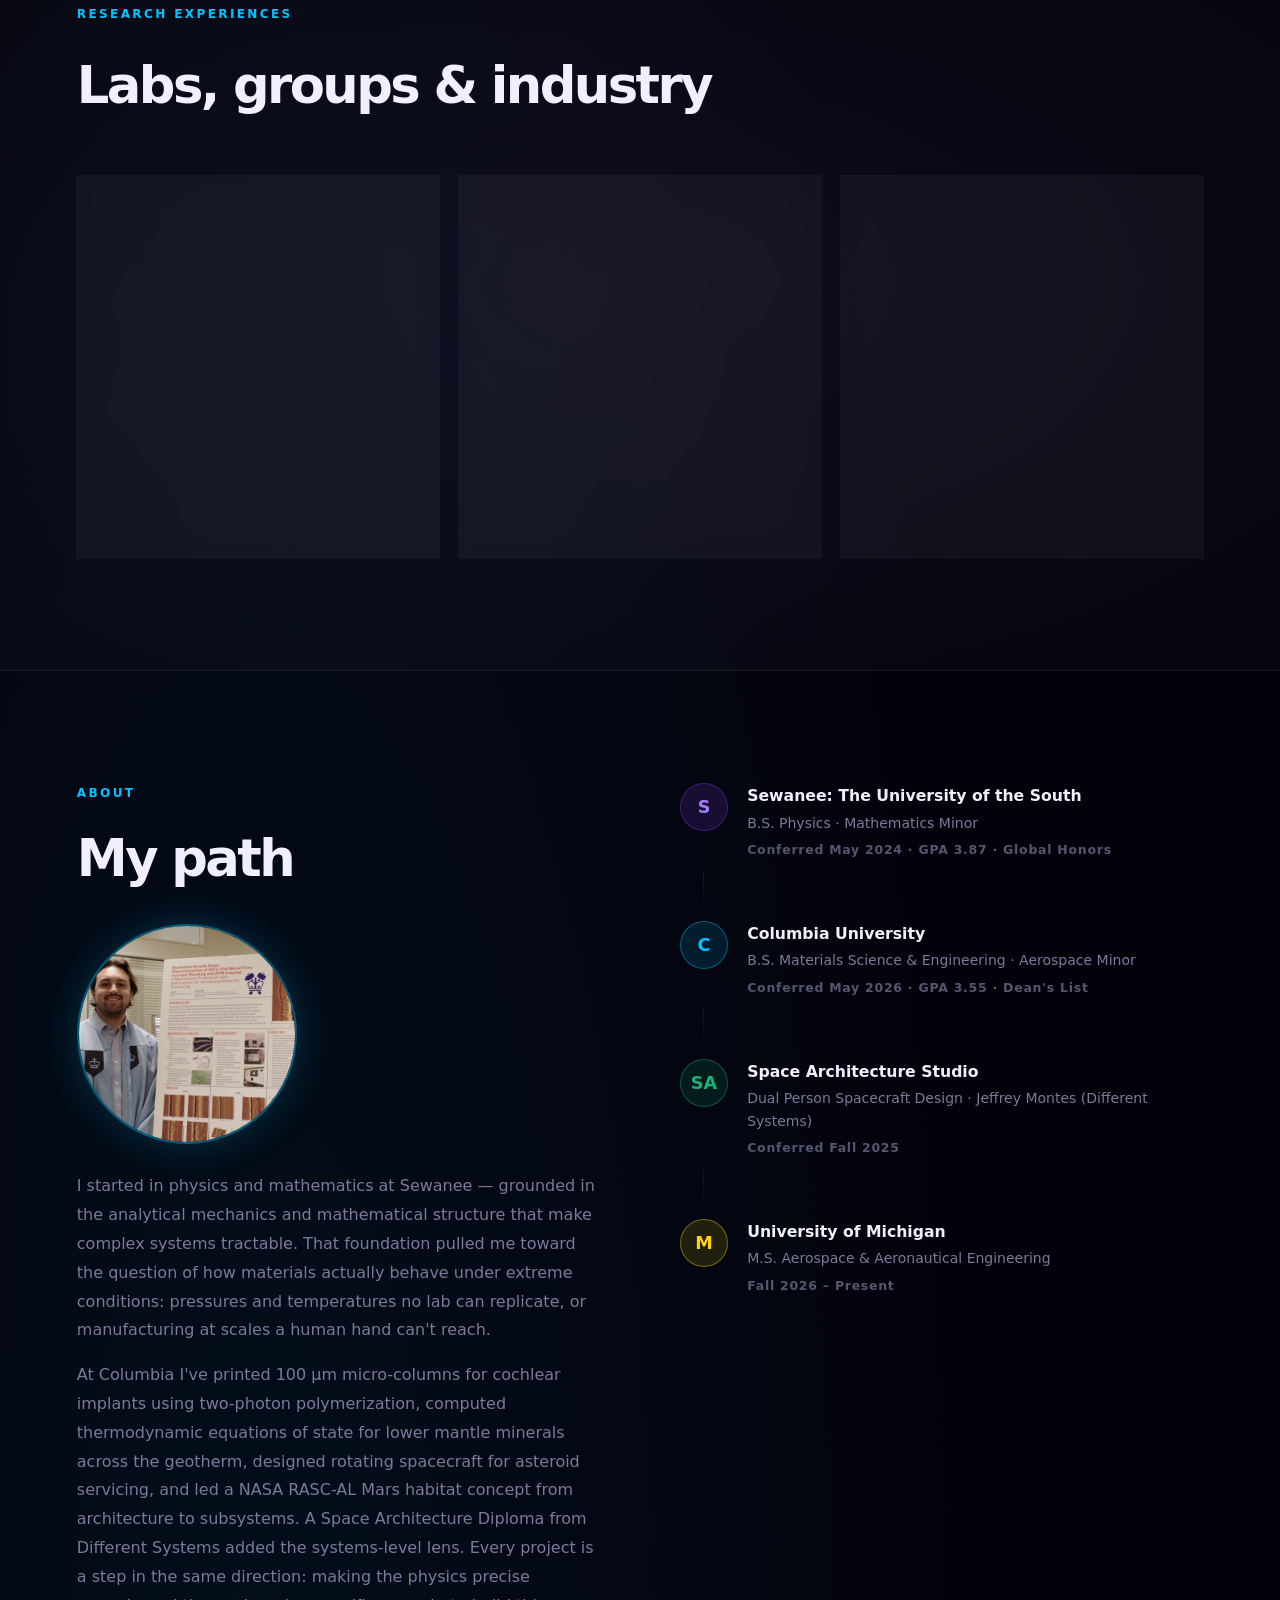
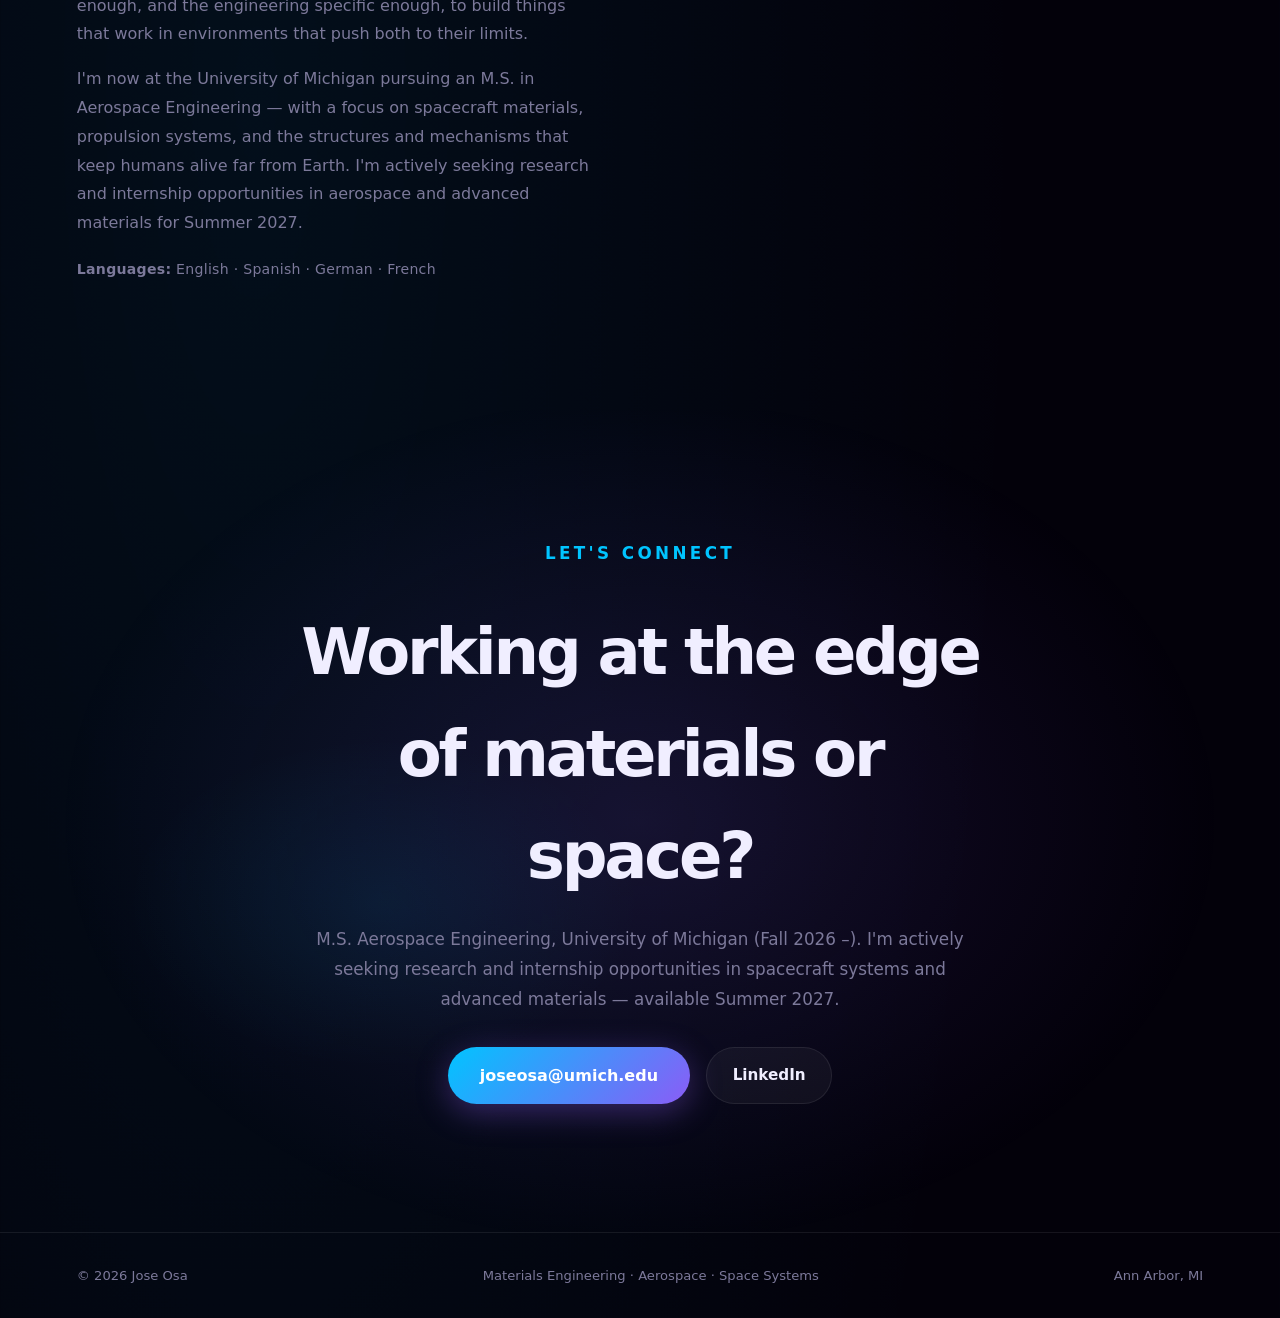
==== commit 8c0f444b: "Fix Space Architecture credit: Jeffrey Montes (Different Systems), not Blue Origin" ====
--- a/index.html
+++ b/index.html
@@ -271,7 +271,7 @@
             <div class="edu-badge">SA</div>
             <div class="edu-detail">
               <strong>Space Architecture Studio</strong>
-              <span>Dual Person Spacecraft Design · Jeffrey Montes (Blue Origin)</span>
+              <span>Dual Person Spacecraft Design · Jeffrey Montes (Different Systems)</span>
               <small>Conferred Fall 2025</small>
             </div>
           </div>
--- a/styles.css
+++ b/styles.css
@@ -1526,18 +1526,18 @@
 }
 
 /* Nanofab card: background image has text — darken it */
-.rcard[href*="nanofab"] .rcard-img { opacity: 0.05; }
+.rcard[href*="nanofab"] .rcard-img { opacity: 0; }
 
 @media (max-width: 680px) {
   /* Nav: hide section links so logo + Resume + Contact fit */
   .nav nav { gap: 0.7rem; }
   .nav nav a[href*="linkedin"] { display: none !important; }
-  .nav nav a[href="index.html#projects"],
-  .nav nav a[href*="#projects"] { display: none; }
-  .nav nav a[href="index.html#research"],
-  .nav nav a[href*="#research"] { display: none; }
-  .nav nav a[href="index.html#about"],
-  .nav nav a[href*="#about"] { display: none; }
+  .nav nav a[href="#projects"],
+  .nav nav a[href="index.html#projects"] { display: none !important; }
+  .nav nav a[href="#research"],
+  .nav nav a[href="index.html#research"] { display: none !important; }
+  .nav nav a[href="#about"],
+  .nav nav a[href="index.html#about"] { display: none !important; }
 
   /* Hero: hide canvas on small screens so headline shows immediately */
   .hero-canvas-wrap { display: none; }
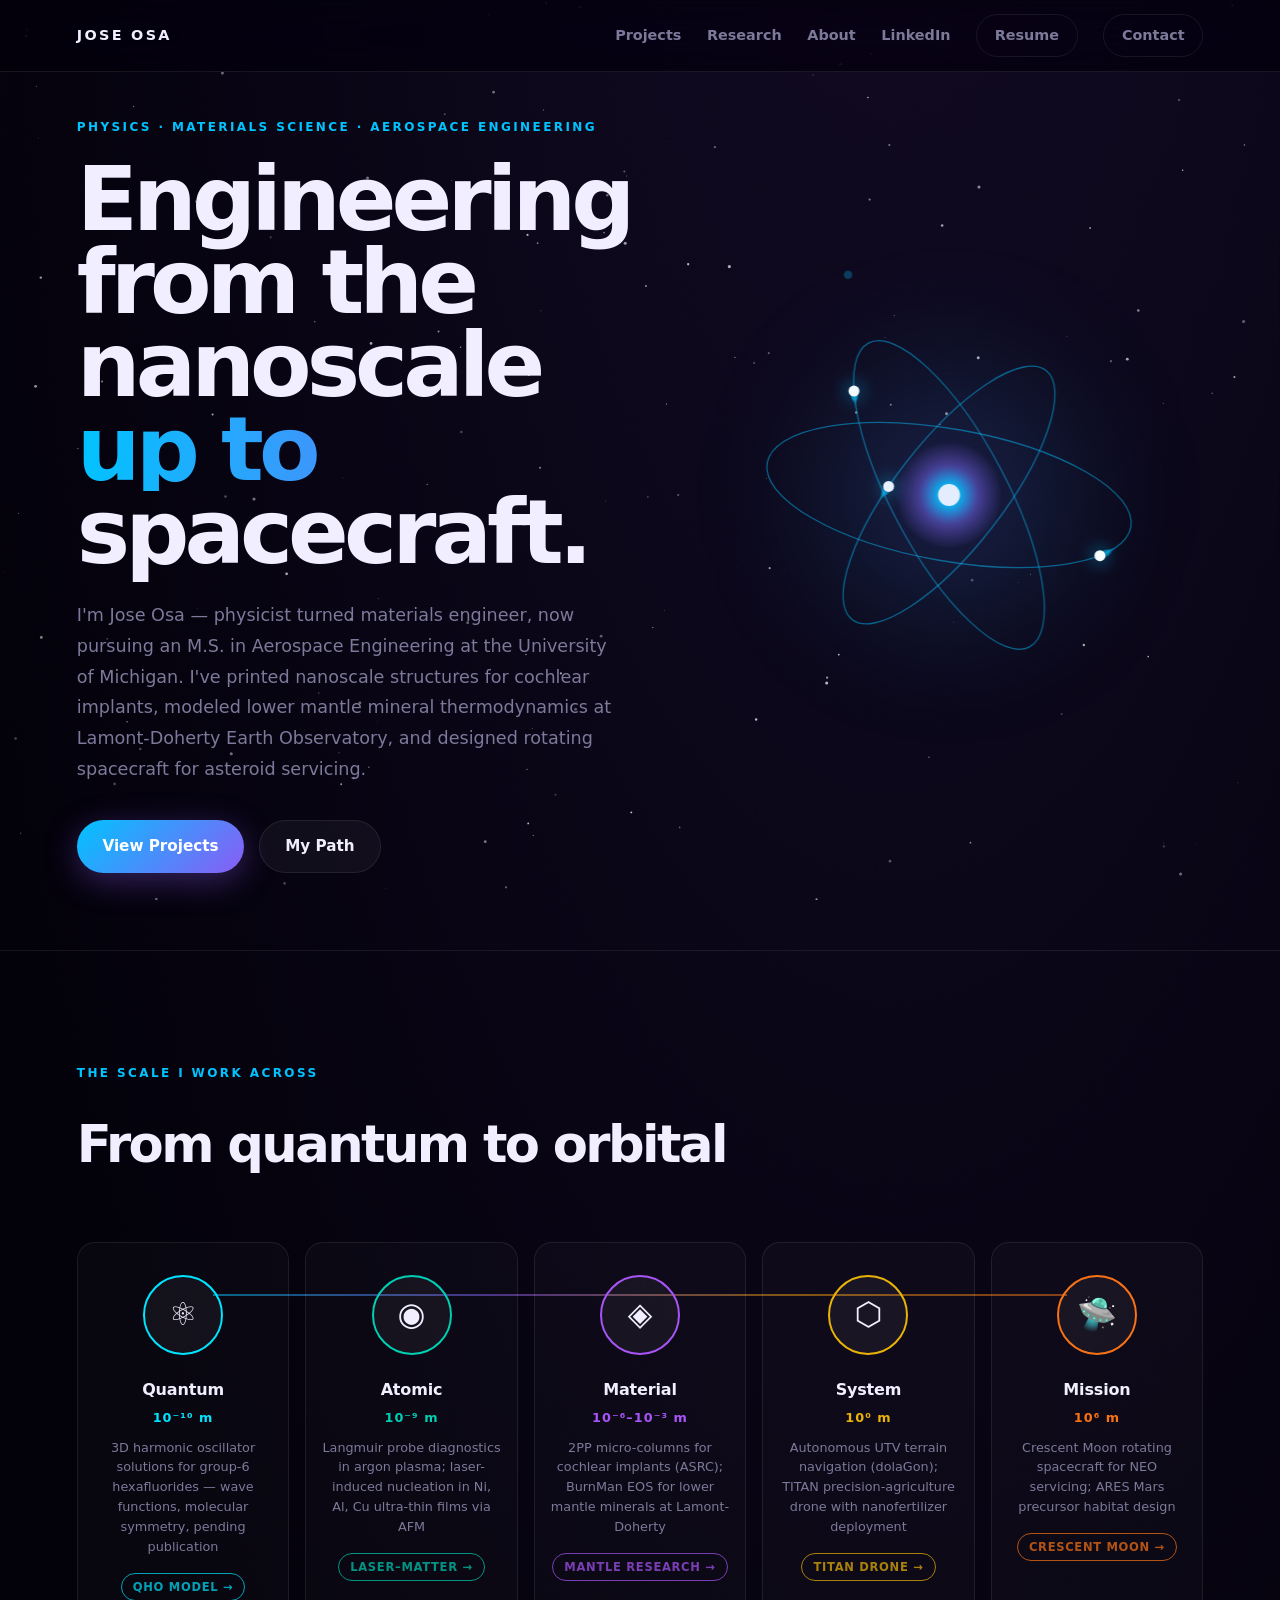
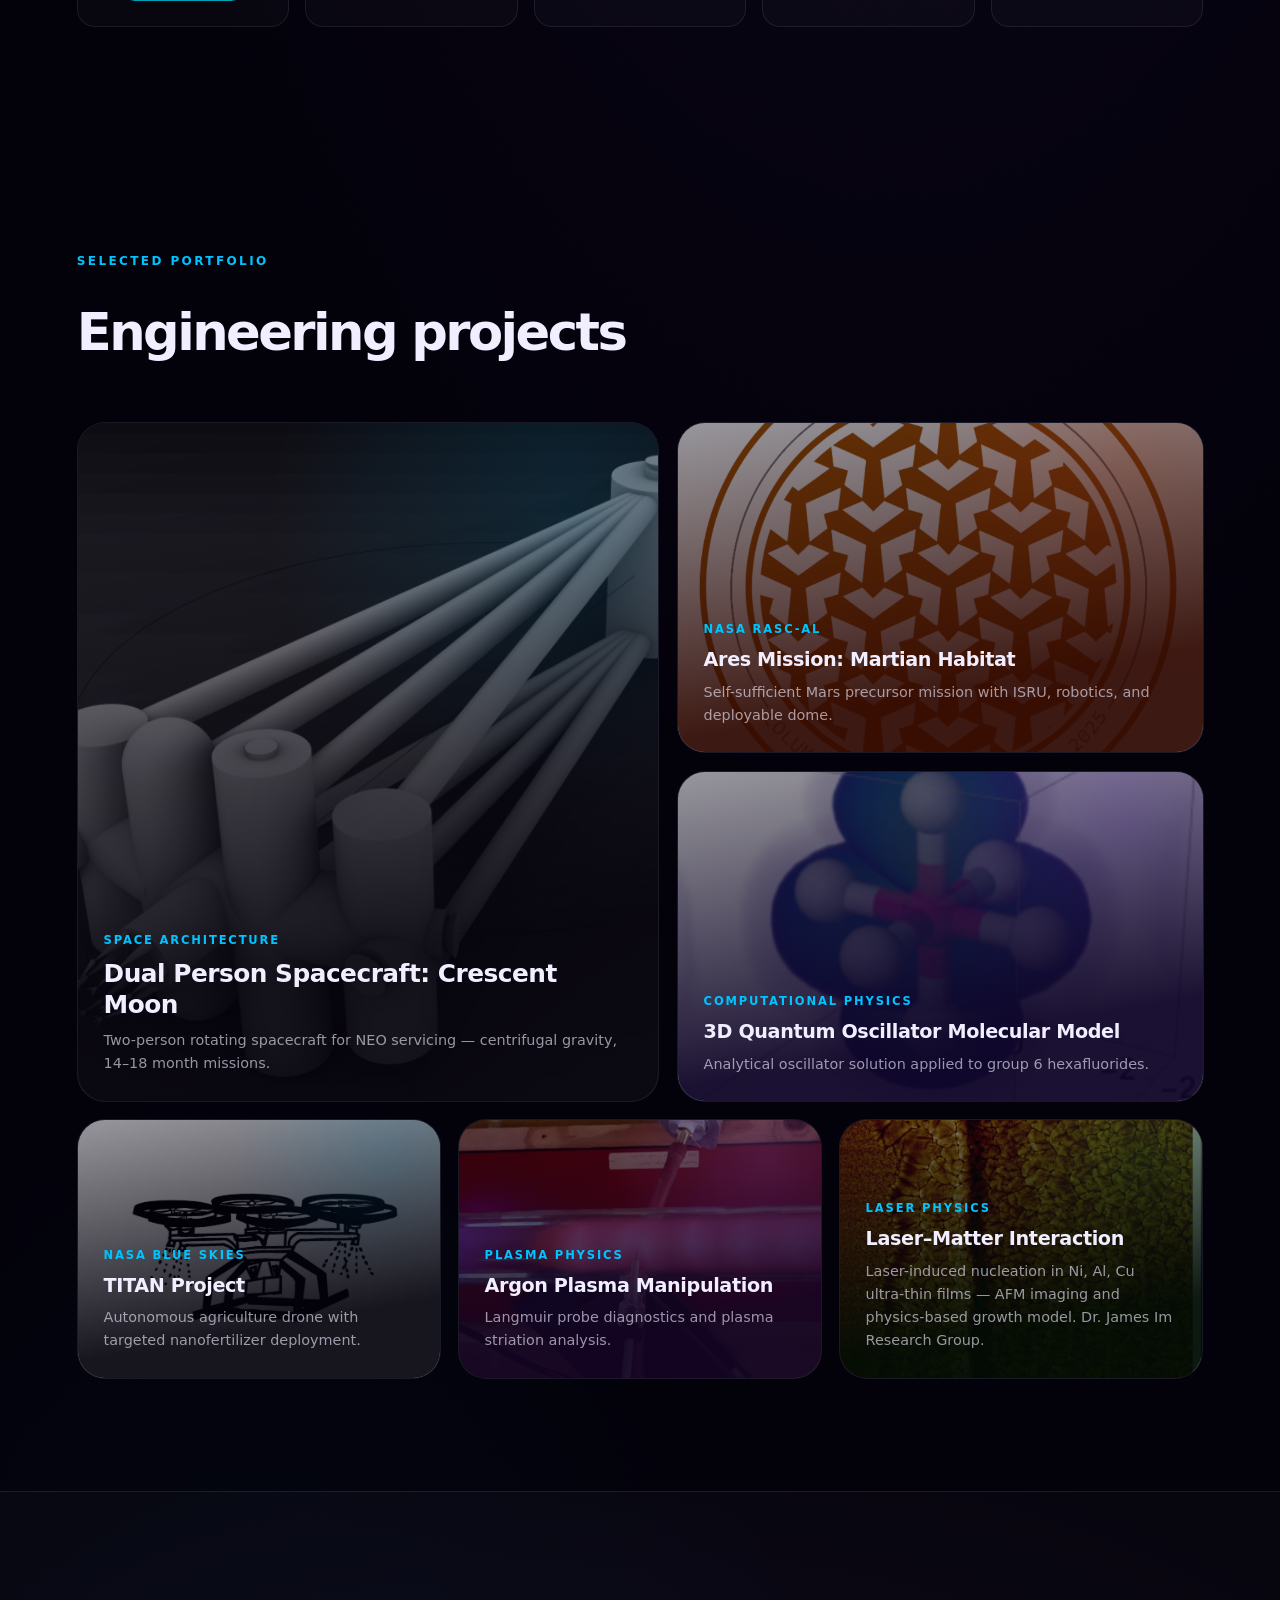
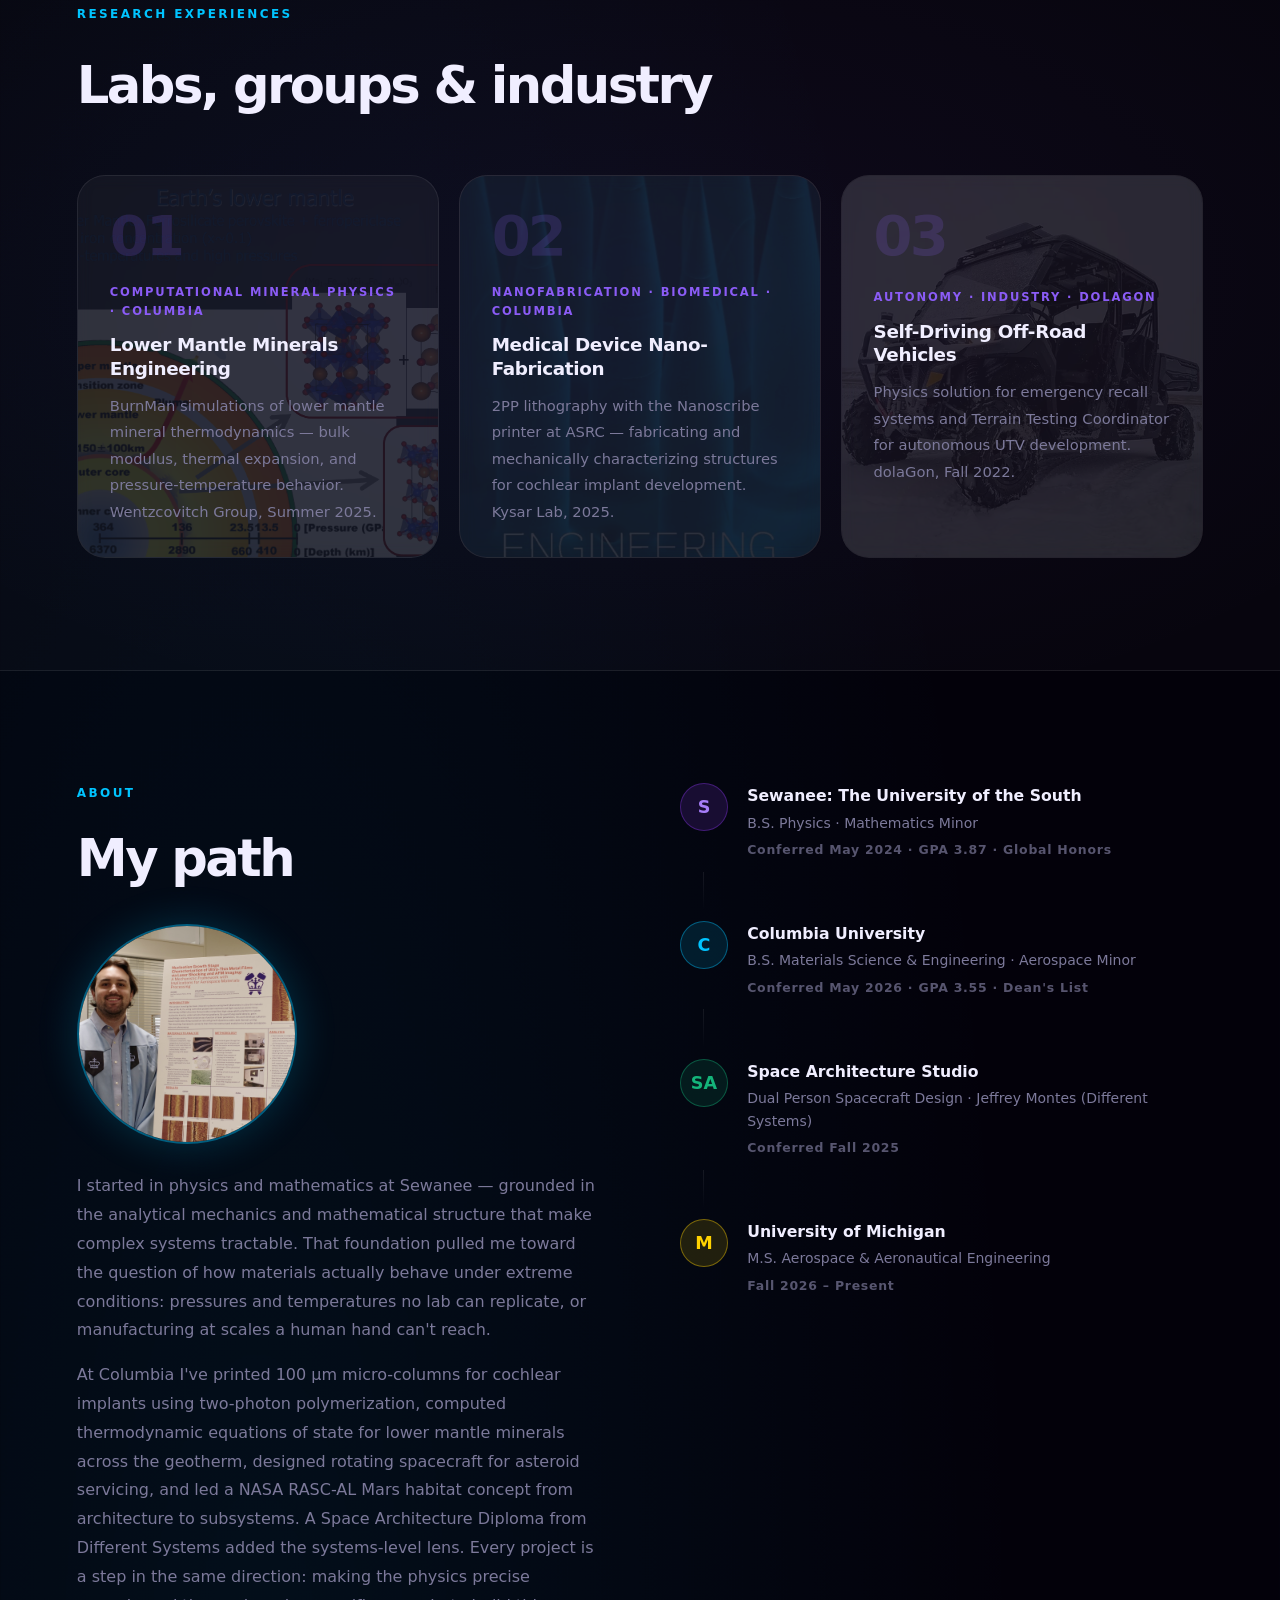
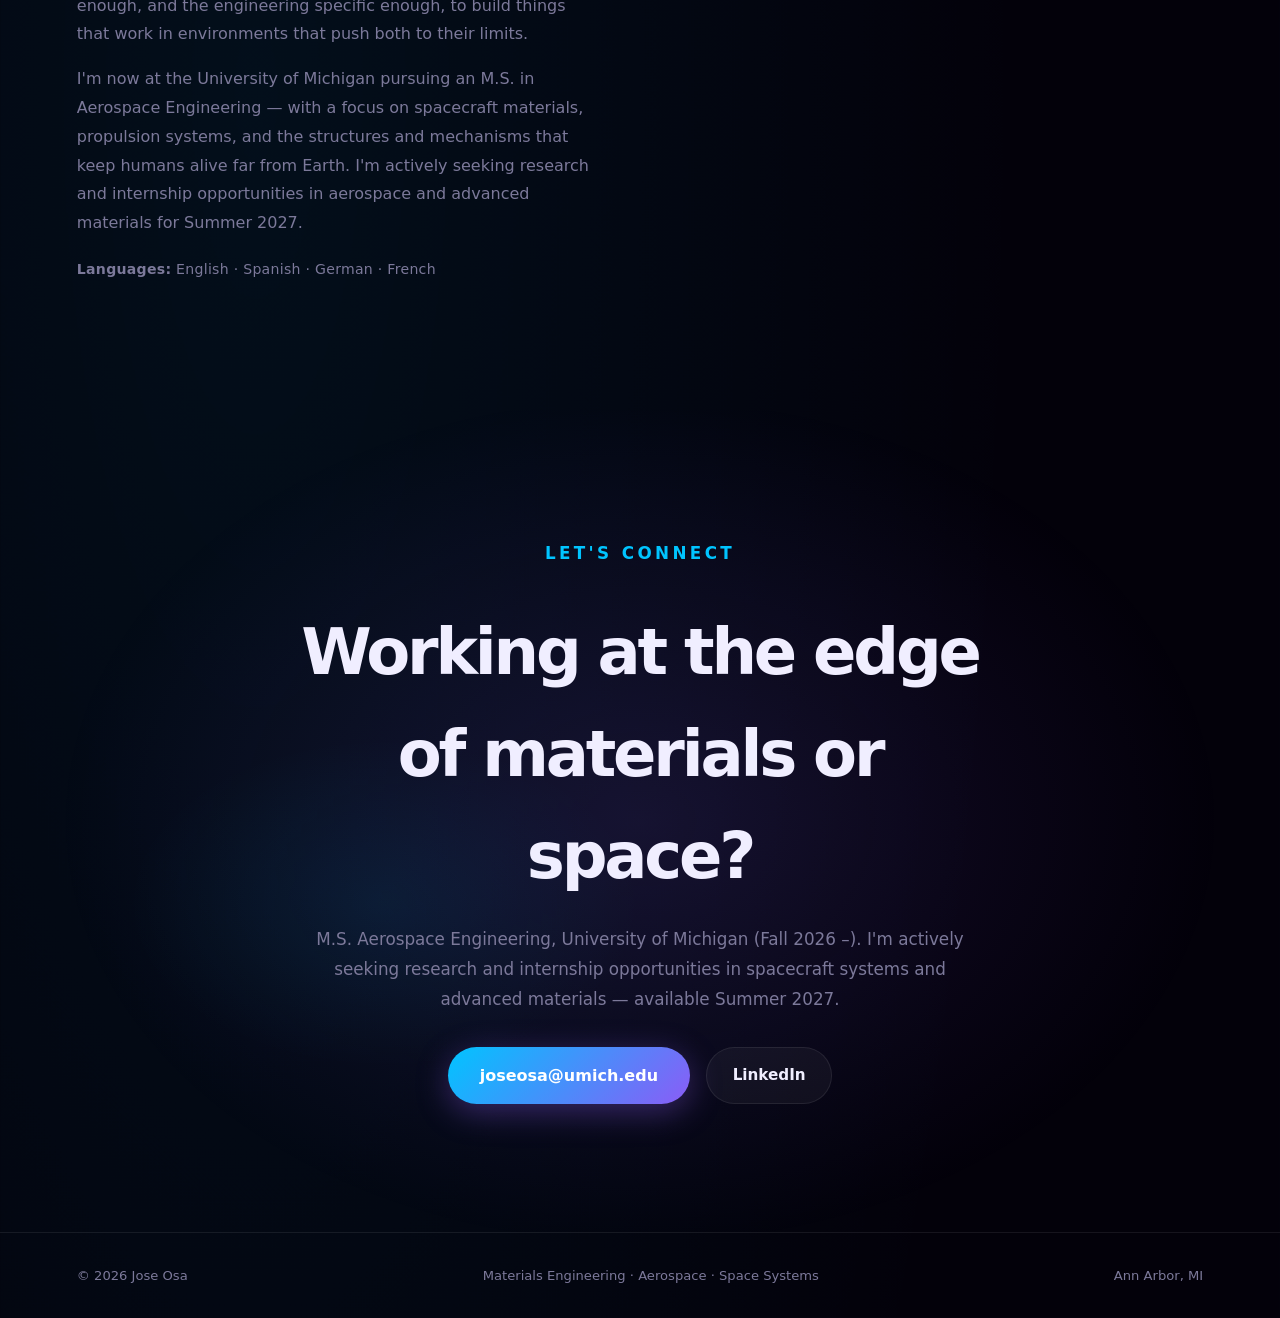
==== commit 2135063d: "Add OG/meta tags, favicon, compact scale cards, smaller about bio, fewer stars on mobile" ====
--- a/index.html
+++ b/index.html
@@ -4,6 +4,14 @@
   <meta charset="UTF-8" />
   <meta name="viewport" content="width=device-width, initial-scale=1.0" />
   <title>Jose Osa | Engineering Portfolio</title>
+  <meta name="description" content="Physicist turned materials engineer. M.S. Aerospace Engineering, University of Michigan. Projects in nanofabrication, spacecraft design, computational physics, and autonomous systems." />
+  <meta property="og:title" content="Jose Osa | Engineering Portfolio" />
+  <meta property="og:description" content="Physicist turned materials engineer. M.S. Aerospace Engineering, University of Michigan. Projects from the nanoscale up to spacecraft." />
+  <meta property="og:image" content="https://joseosa.github.io/Engineering-Portfolio/crescent-moon.png" />
+  <meta property="og:url" content="https://joseosa.github.io/Engineering-Portfolio/" />
+  <meta property="og:type" content="website" />
+  <meta name="twitter:card" content="summary_large_image" />
+  <link rel="icon" href="data:image/svg+xml,<svg xmlns='http://www.w3.org/2000/svg' viewBox='0 0 100 100'><text y='.9em' font-size='90'>🛸</text></svg>" />
   <link rel="stylesheet" href="styles.css" />
 </head>
 <body class="page-loading">
--- a/styles.css
+++ b/styles.css
@@ -1526,7 +1526,7 @@
 }
 
 /* Nanofab card: background image has text — darken it */
-.rcard[href*="nanofab"] .rcard-img { opacity: 0; }
+.rcard[href*="nanofab"] .rcard-img { opacity: 0.12; }
 
 @media (max-width: 680px) {
   /* Nav: hide section links so logo + Resume + Contact fit */
@@ -1543,6 +1543,14 @@
   .hero-canvas-wrap { display: none; }
   .hero { min-height: auto; padding-bottom: 4rem; }
   .hero-headline { font-size: clamp(2.8rem, 10vw, 4rem); }
+
+  /* Scale: single column, compact cards on mobile */
+  .scale-track { grid-template-columns: 1fr; }
+  .scale-step { padding: 1.2rem 1rem; }
+  .step-icon { width: 56px; height: 56px; font-size: 1.4rem; }
+
+  /* About bio: slightly smaller on mobile for readability */
+  .about-left p { font-size: 0.9rem; line-height: 1.75; }
 
   /* Reduce section vertical padding on mobile */
   .section { padding: 3.5rem 5vw; }
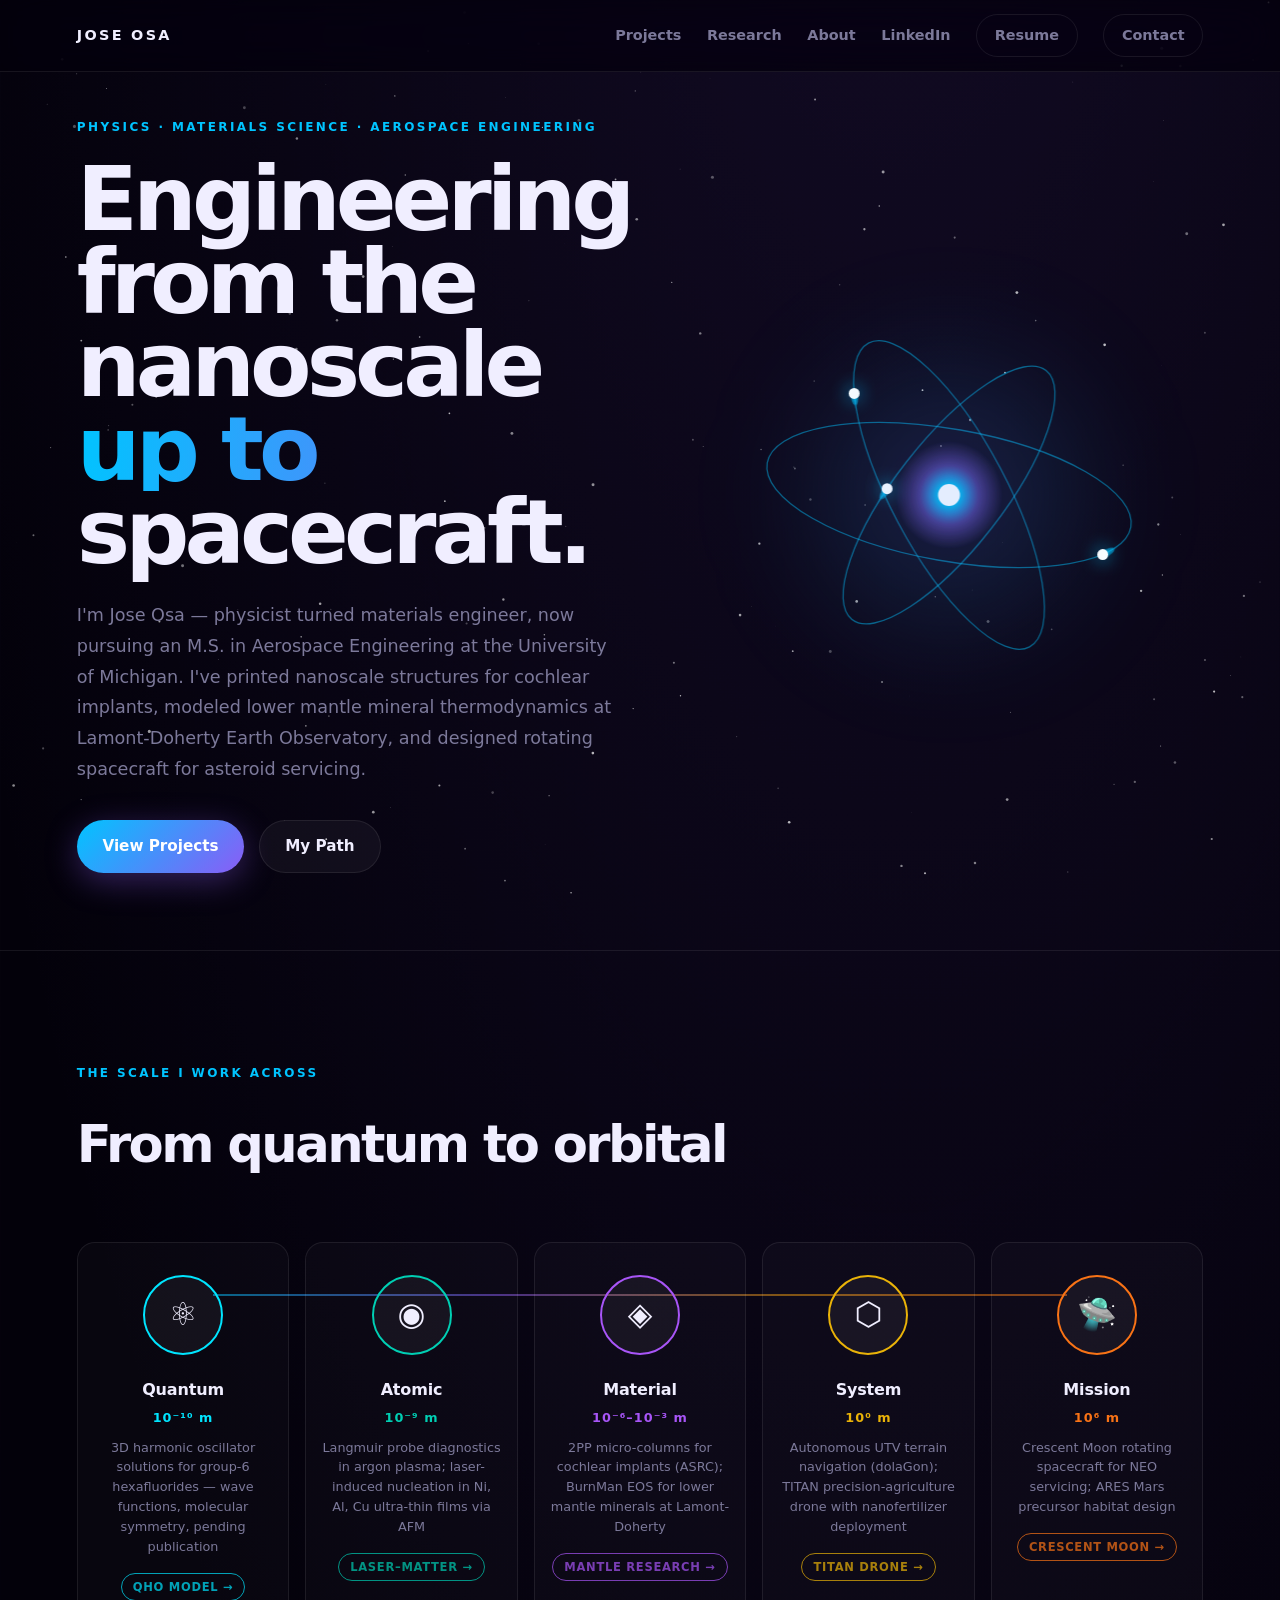
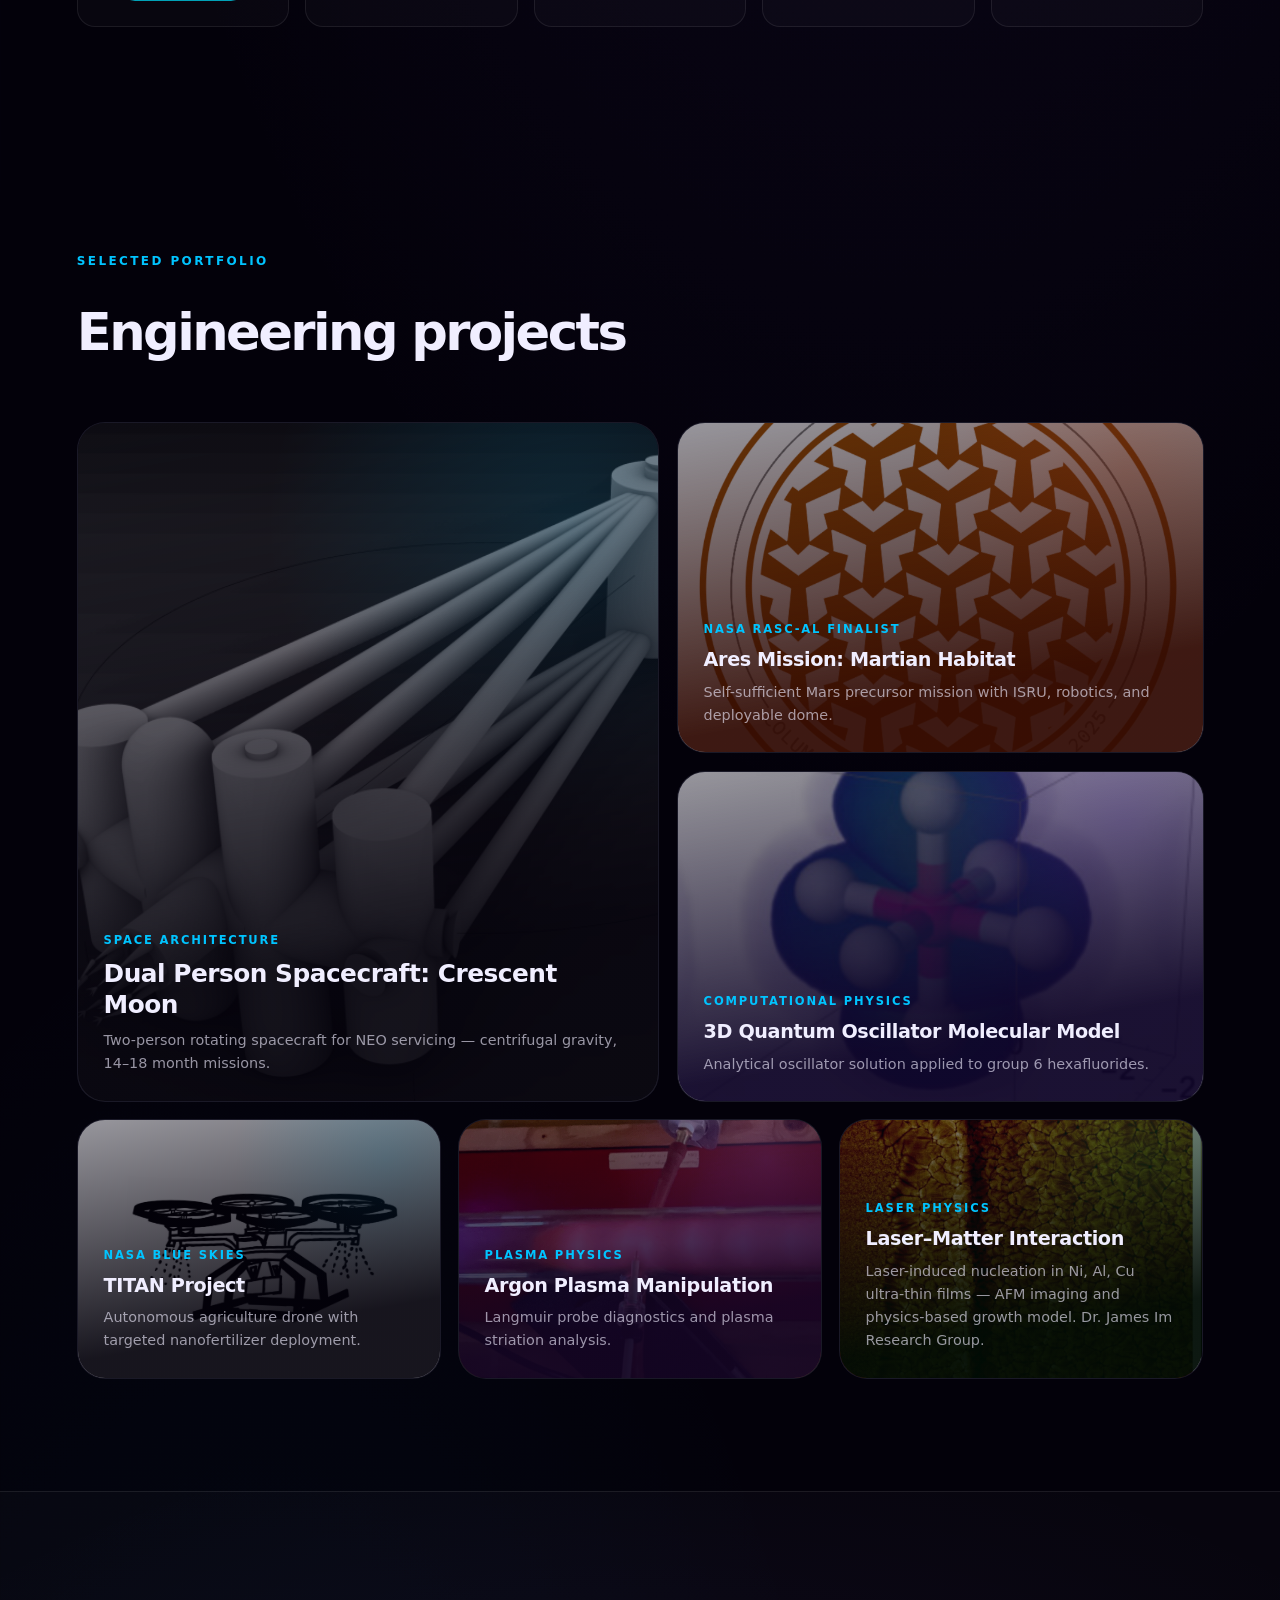
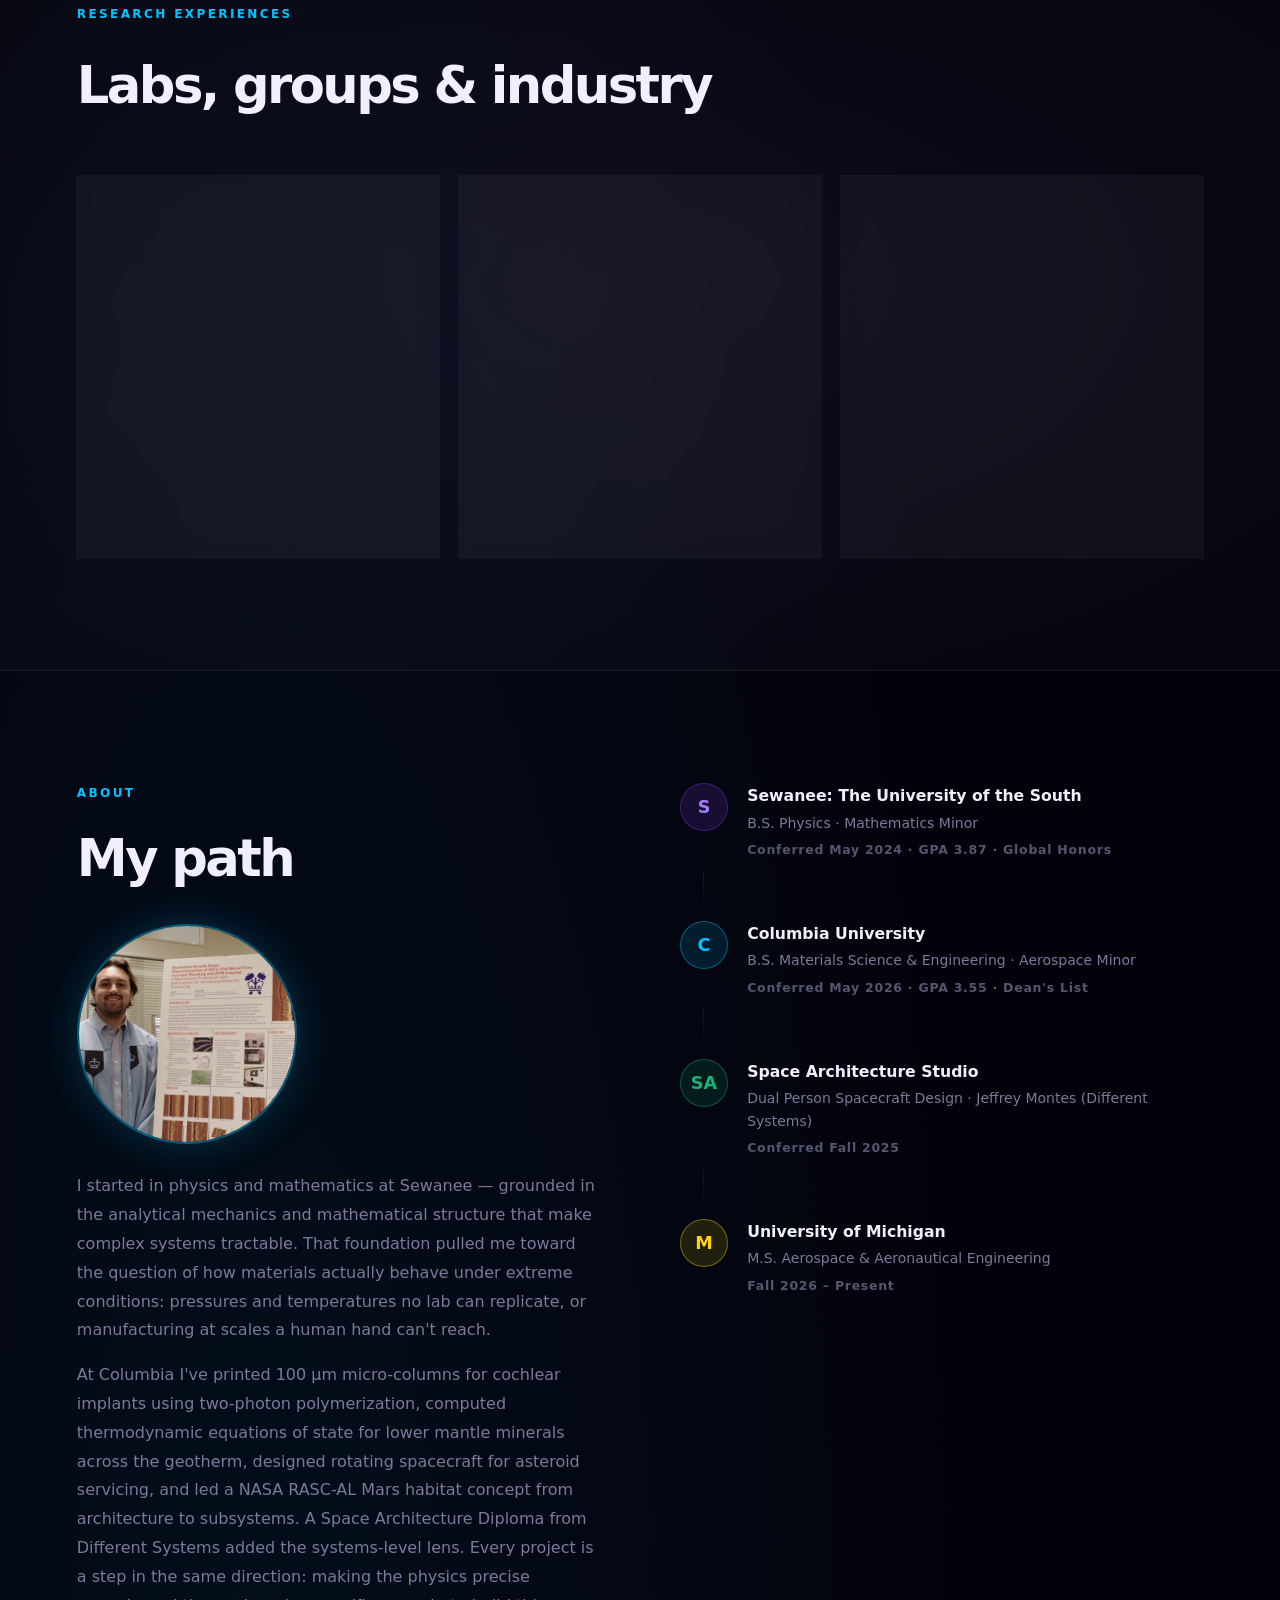
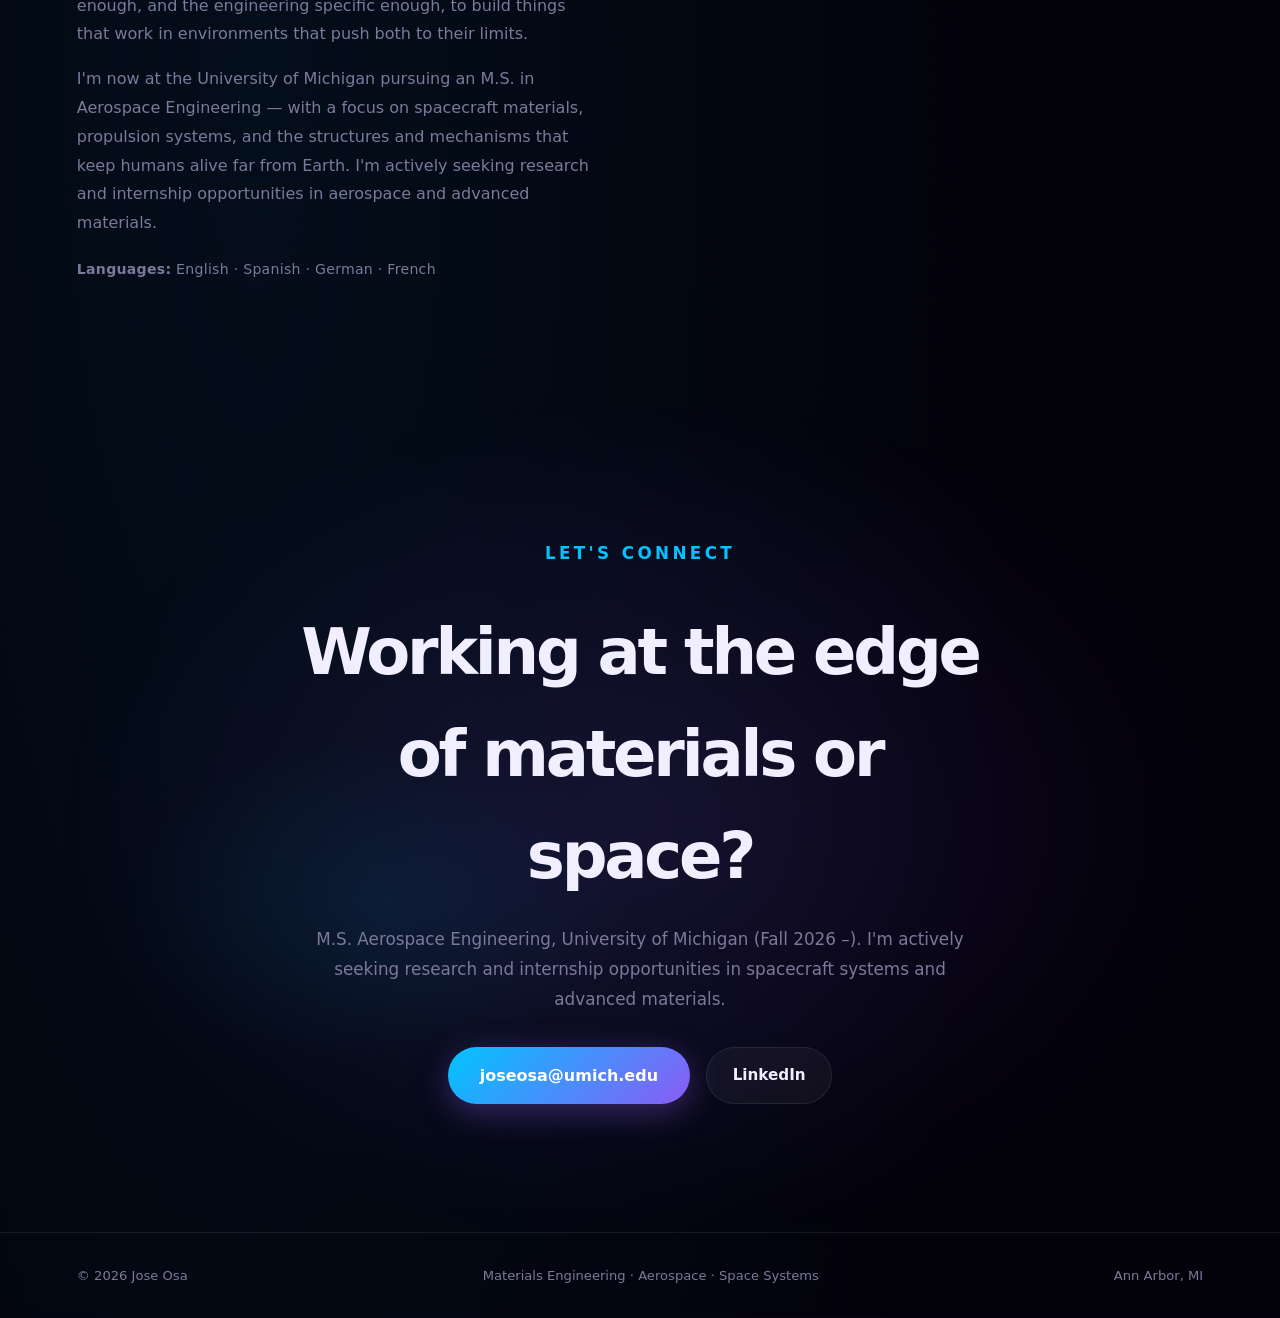
==== commit e24b82f5: "ARES: mark as NASA RASC-AL Finalist; remove Summer 2027 availability" ====
--- a/index.html
+++ b/index.html
@@ -142,7 +142,7 @@
             <img src="ares.png" alt="Ares Martian habitat" />
             <div class="bcard-overlay mars-tint"></div>
             <div class="bcard-body">
-              <span class="tag">NASA RASC-AL</span>
+              <span class="tag">NASA RASC-AL Finalist</span>
               <h3>Ares Mission: Martian Habitat</h3>
               <p>Self-sufficient Mars precursor mission with ISRU, robotics, and deployable dome.</p>
             </div>
@@ -251,7 +251,7 @@
         </div>
         <p>I started in physics and mathematics at Sewanee — grounded in the analytical mechanics and mathematical structure that make complex systems tractable. That foundation pulled me toward the question of how materials actually behave under extreme conditions: pressures and temperatures no lab can replicate, or manufacturing at scales a human hand can't reach.</p>
         <p>At Columbia I've printed 100 μm micro-columns for cochlear implants using two-photon polymerization, computed thermodynamic equations of state for lower mantle minerals across the geotherm, designed rotating spacecraft for asteroid servicing, and led a NASA RASC-AL Mars habitat concept from architecture to subsystems. A Space Architecture Diploma from Different Systems added the systems-level lens. Every project is a step in the same direction: making the physics precise enough, and the engineering specific enough, to build things that work in environments that push both to their limits.</p>
-        <p>I'm now at the University of Michigan pursuing an M.S. in Aerospace Engineering — with a focus on spacecraft materials, propulsion systems, and the structures and mechanisms that keep humans alive far from Earth. I'm actively seeking research and internship opportunities in aerospace and advanced materials for Summer 2027.</p>
+        <p>I'm now at the University of Michigan pursuing an M.S. in Aerospace Engineering — with a focus on spacecraft materials, propulsion systems, and the structures and mechanisms that keep humans alive far from Earth. I'm actively seeking research and internship opportunities in aerospace and advanced materials.</p>
         <p class="about-languages"><strong>Languages:</strong> English · Spanish · German · French</p>
       </div>
 
@@ -302,7 +302,7 @@
       <div class="cta-content">
         <p class="eyebrow">Let's connect</p>
         <h2>Working at the edge of materials or space?</h2>
-        <p>M.S. Aerospace Engineering, University of Michigan (Fall 2026 –). I'm actively seeking research and internship opportunities in spacecraft systems and advanced materials — available Summer 2027.</p>
+        <p>M.S. Aerospace Engineering, University of Michigan (Fall 2026 –). I'm actively seeking research and internship opportunities in spacecraft systems and advanced materials.</p>
         <div class="cta-actions">
           <a href="mailto:joseosa@umich.edu" class="btn primary large">joseosa@umich.edu</a>
           <a href="https://www.linkedin.com/in/jose-osa-4b381024b/" class="btn secondary" target="_blank" rel="noopener">LinkedIn</a>
